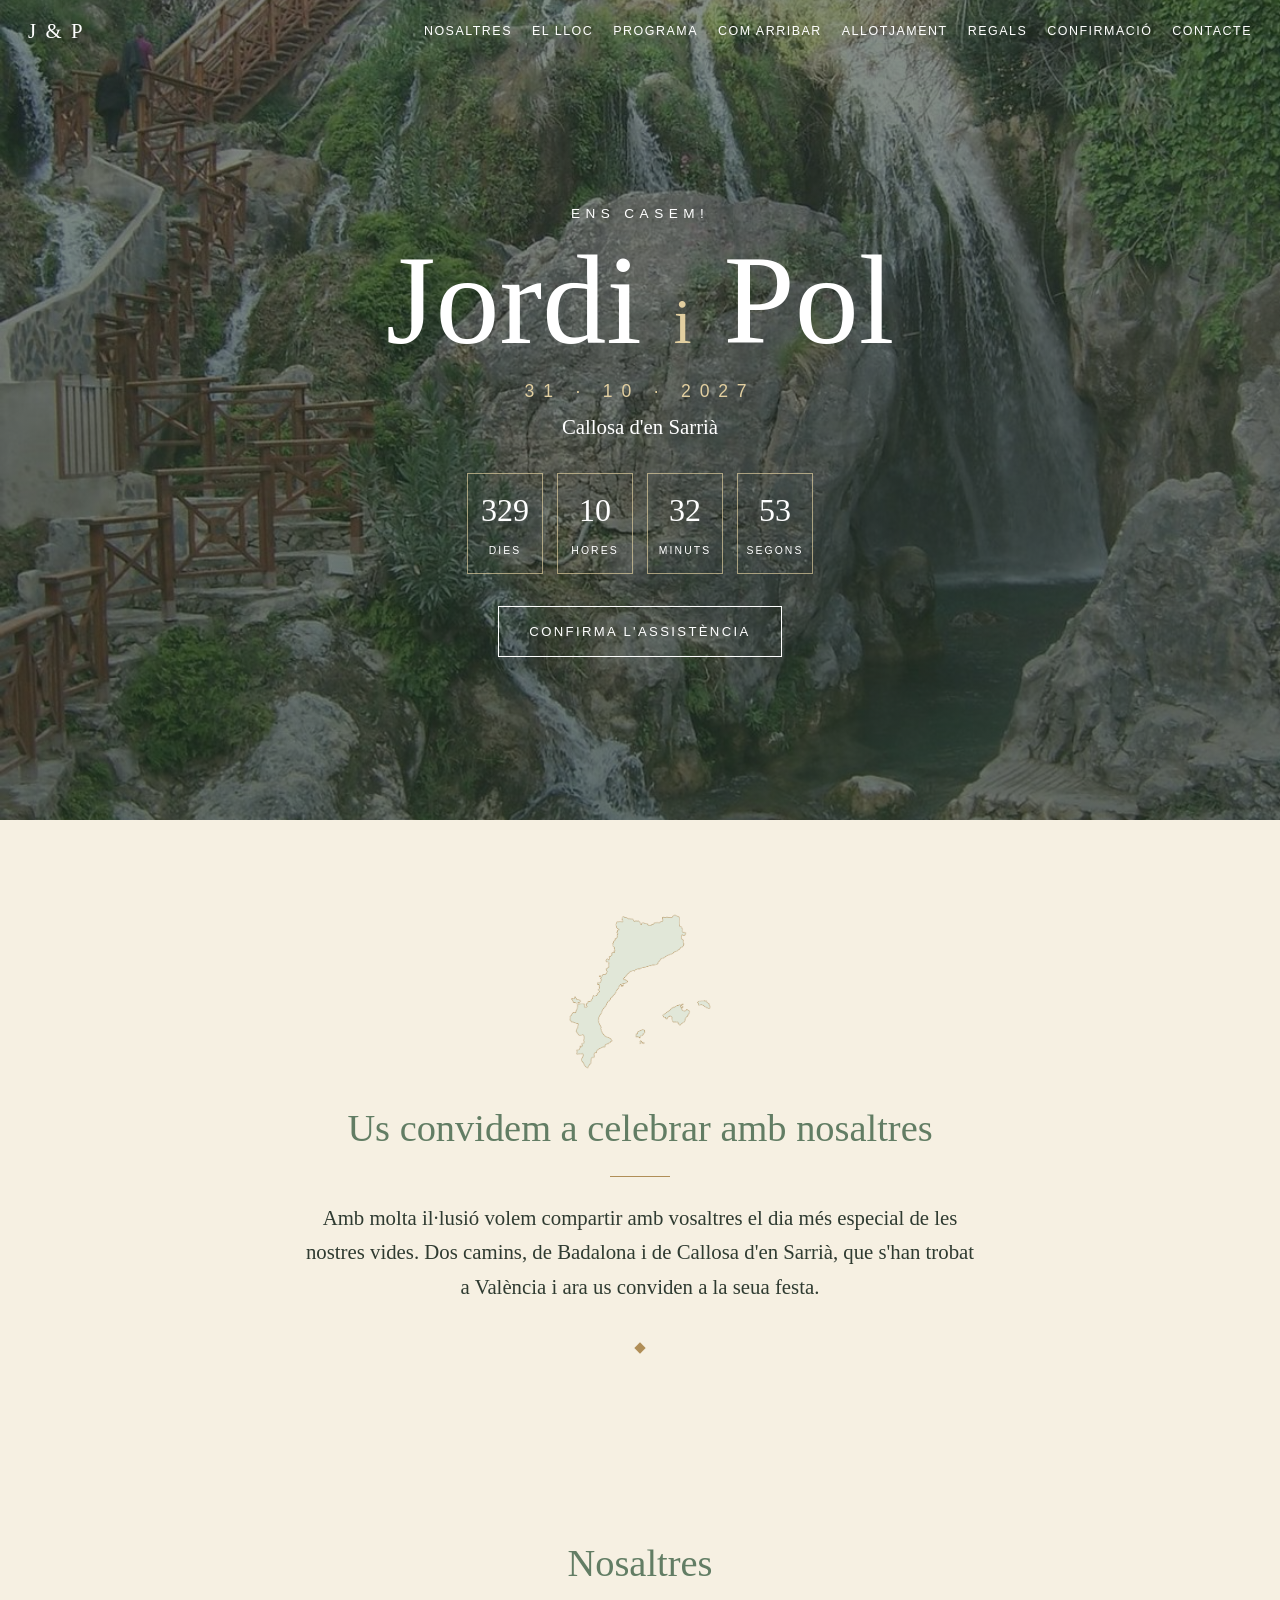
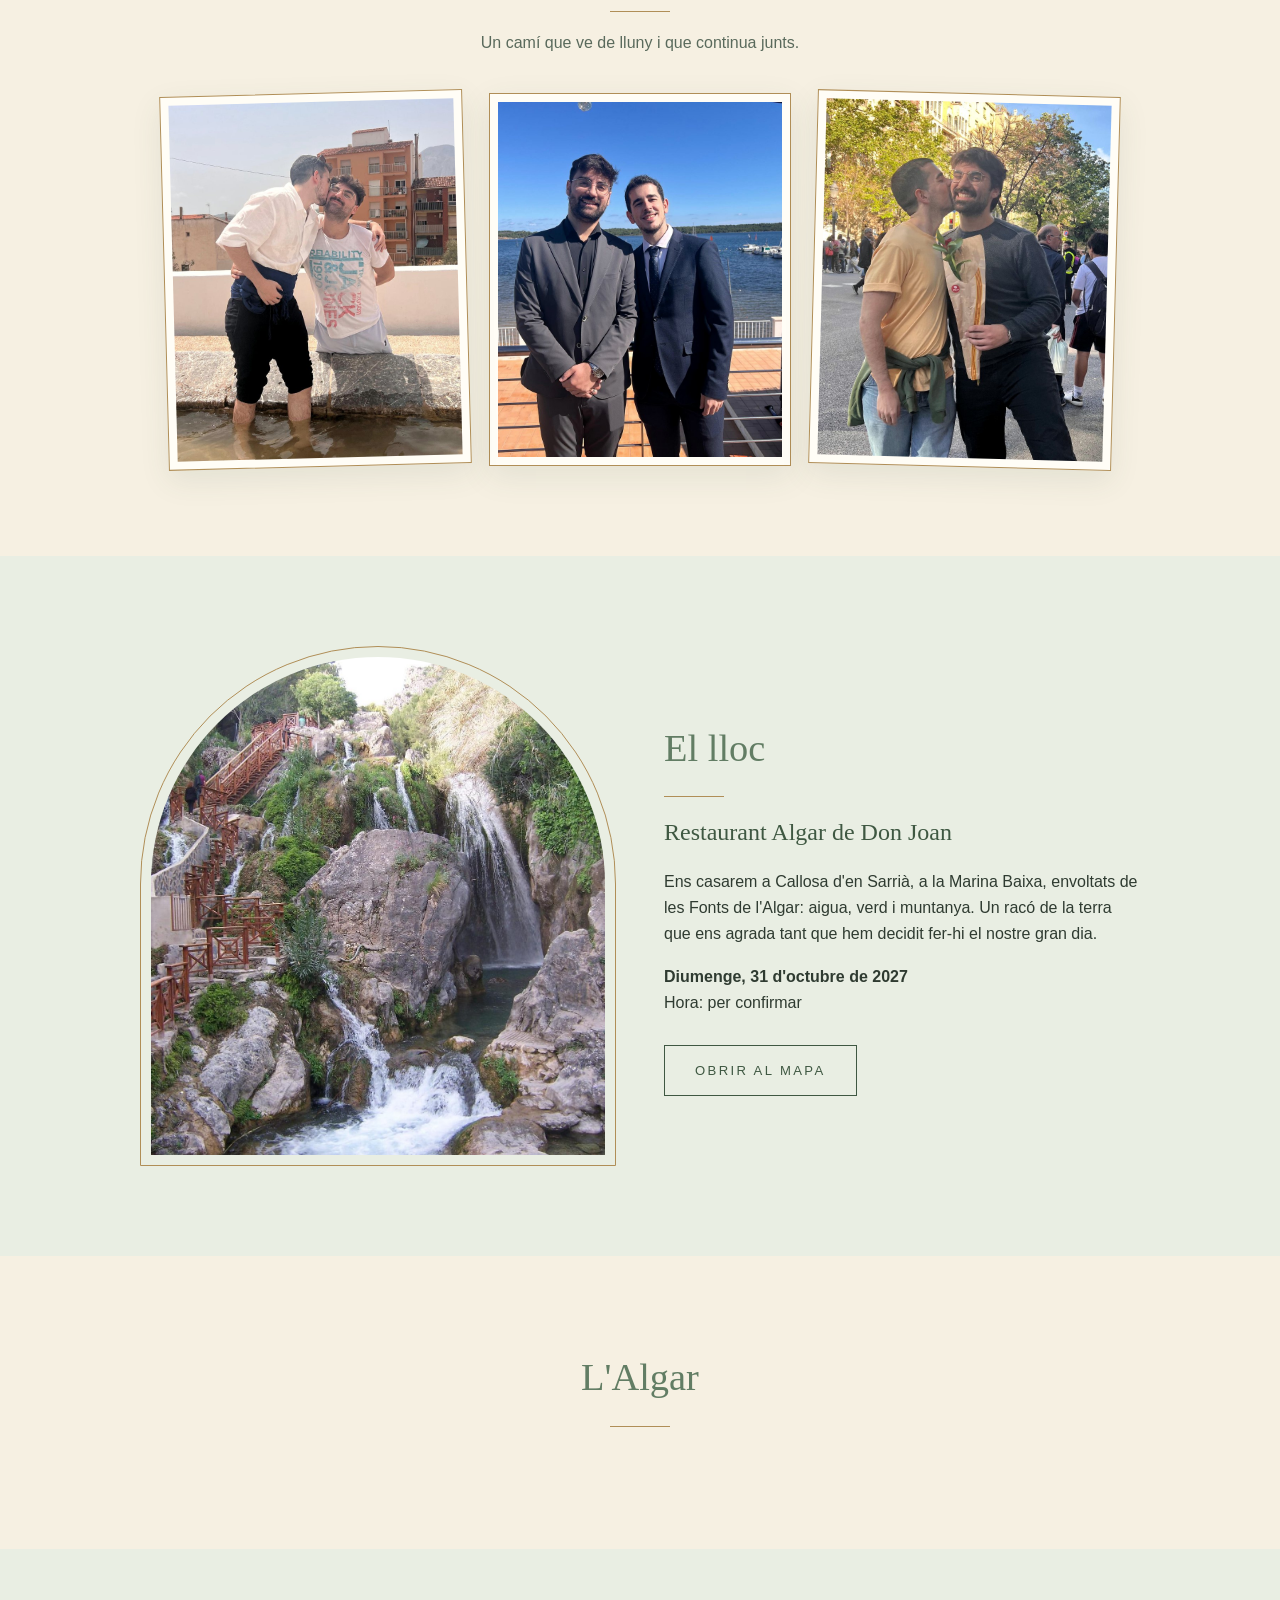
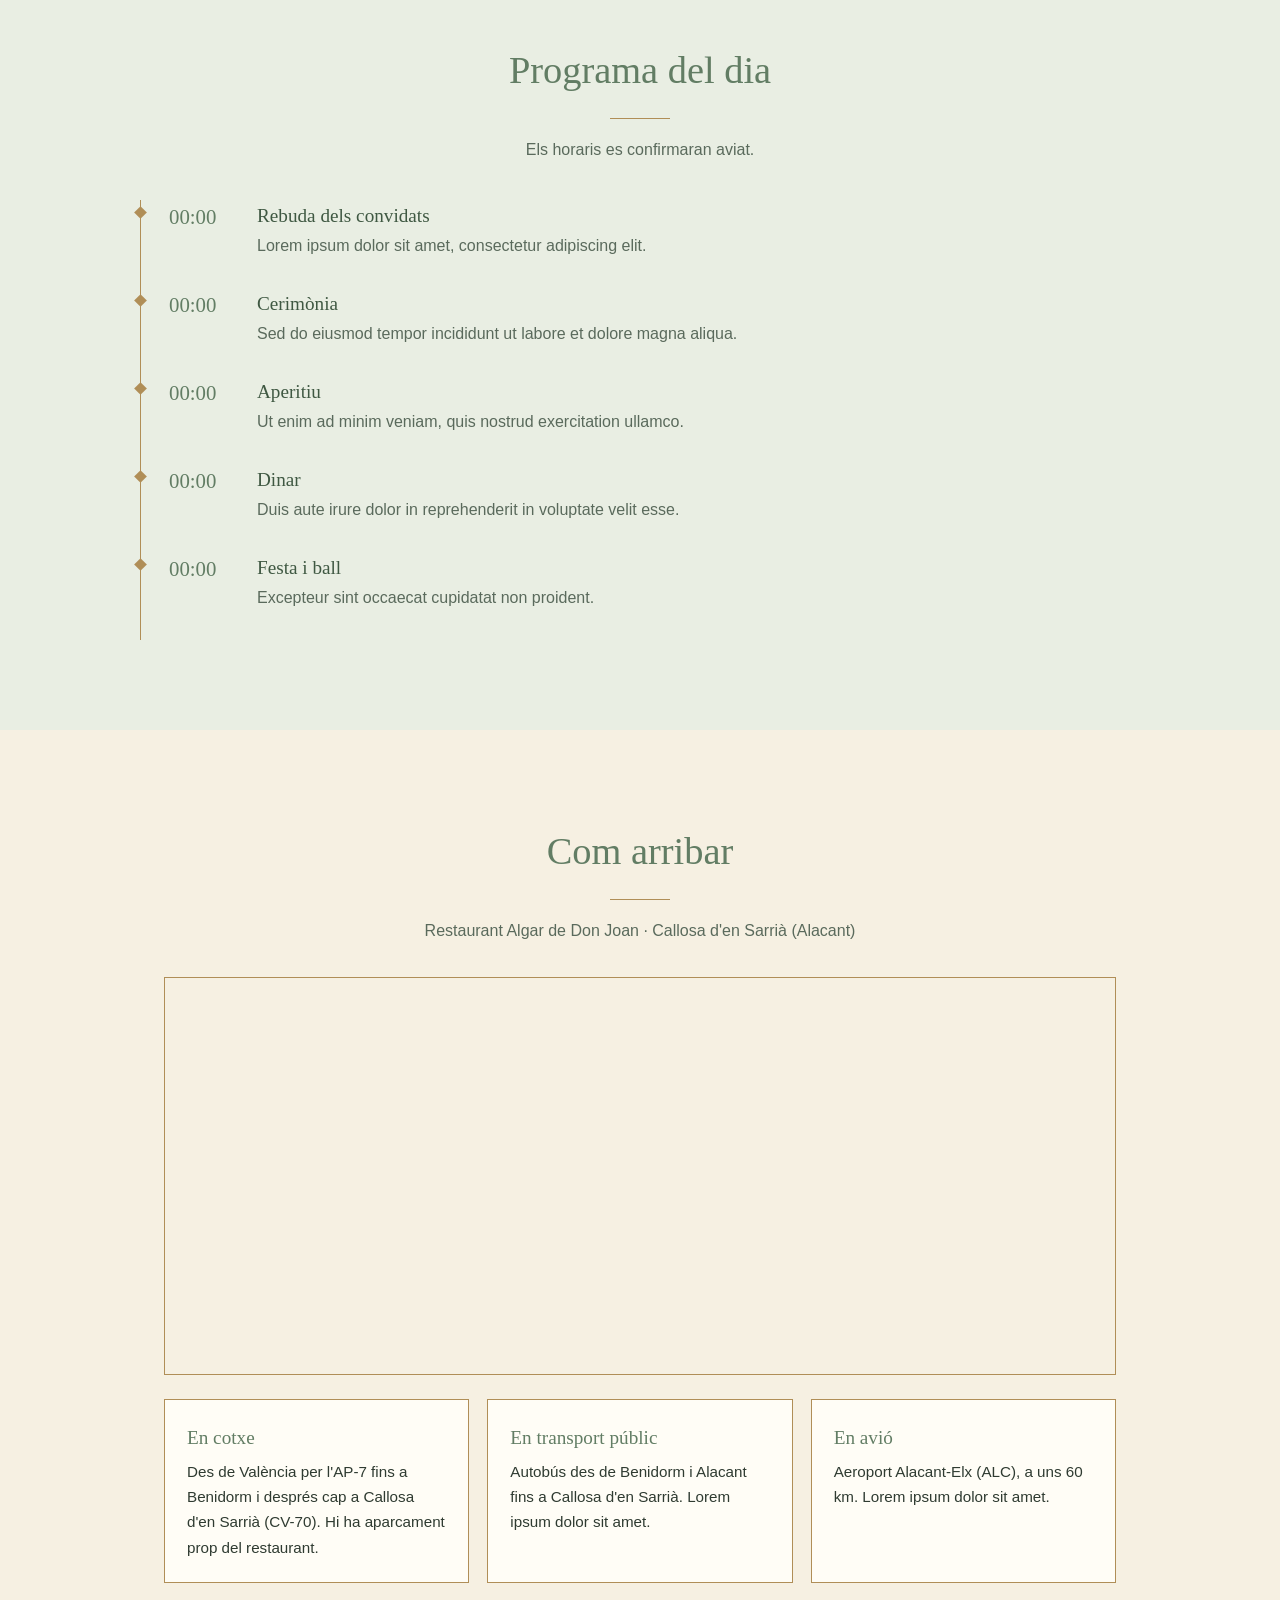
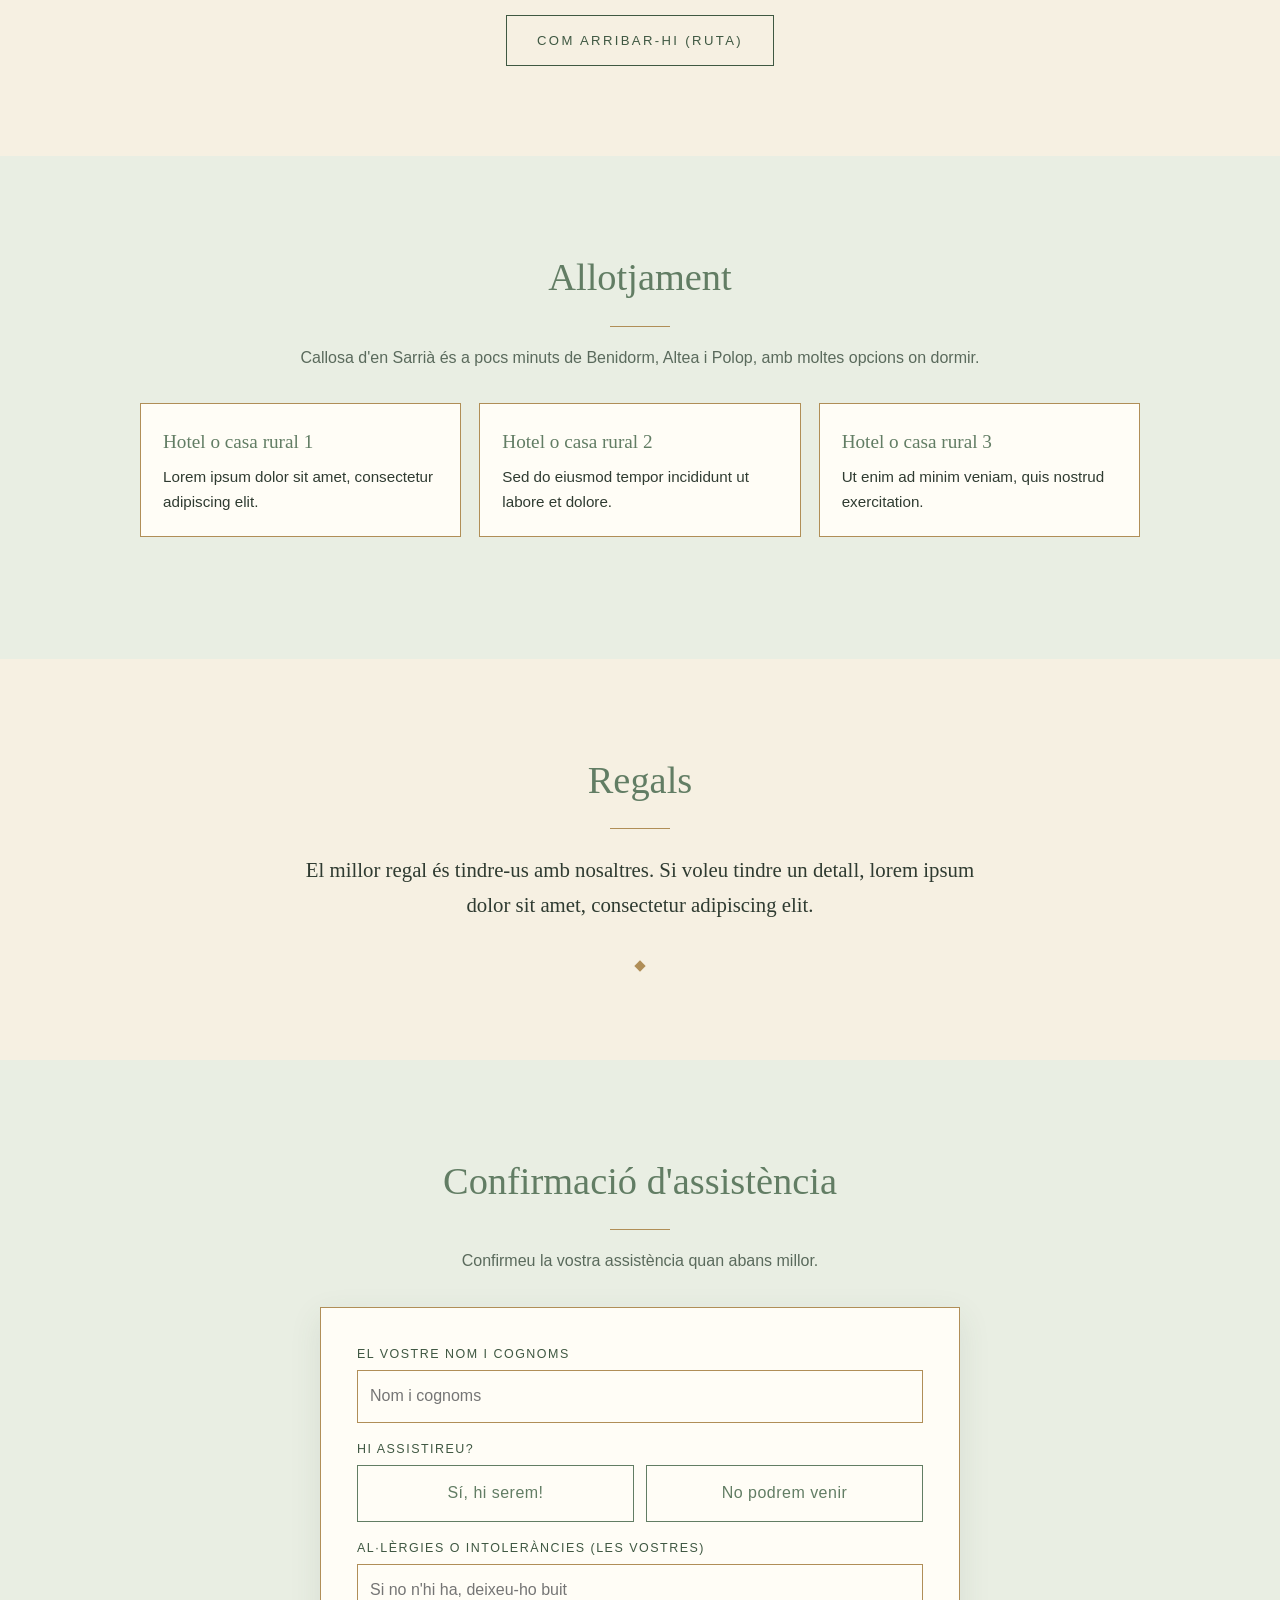
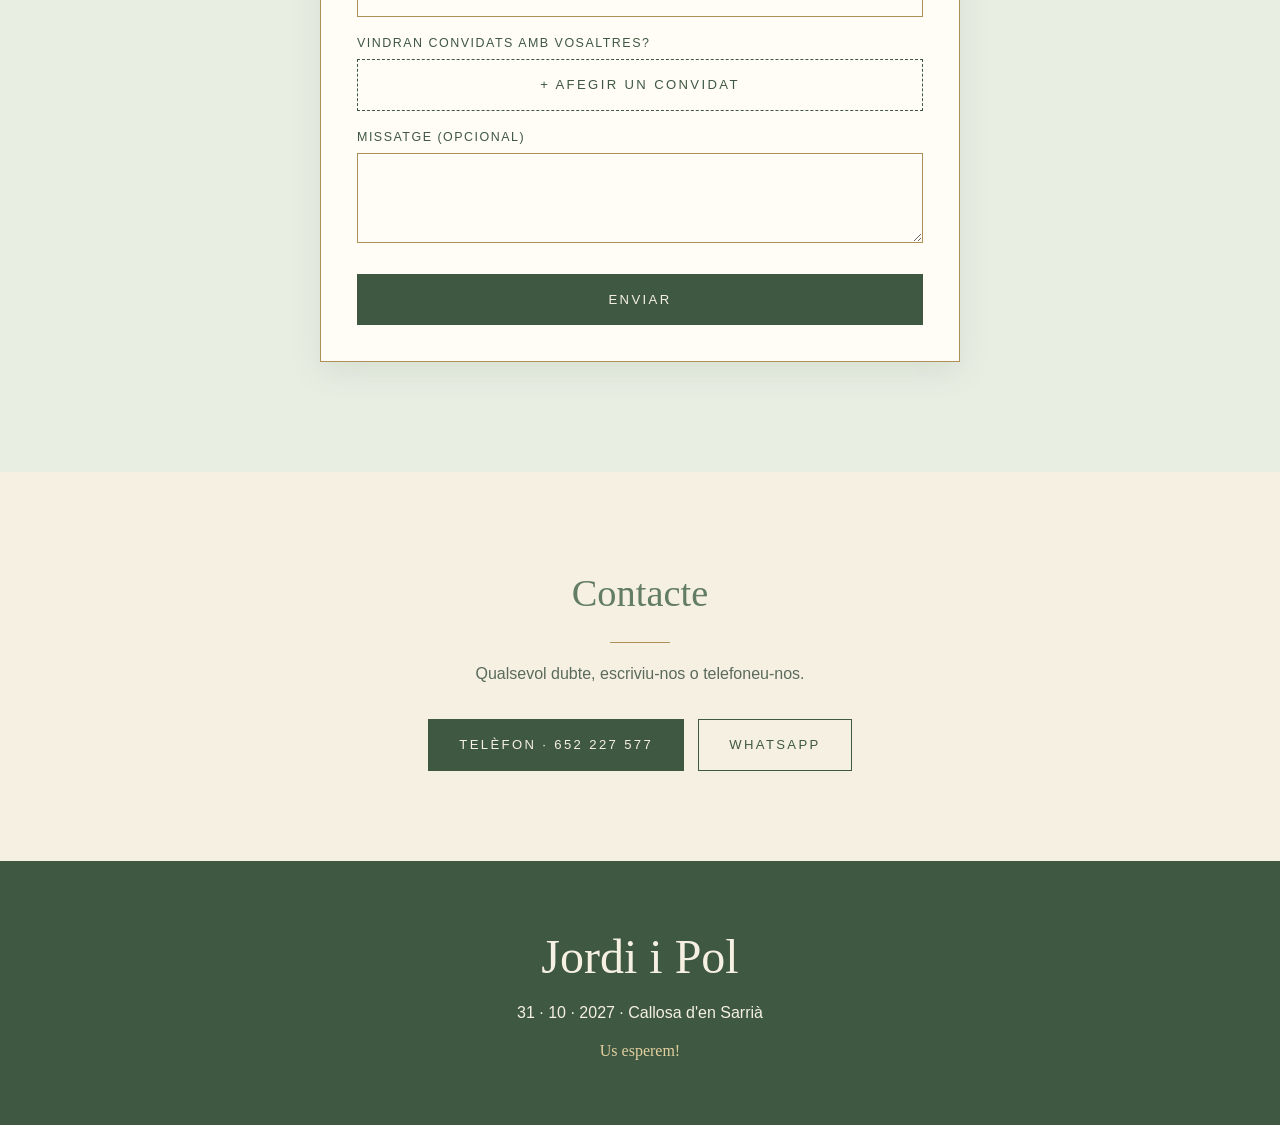
==== index.html @ e99ebb6a "Secció Nosaltres amb fotos" ====
<!doctype html>
<html lang="ca">
<head>
<meta charset="utf-8">
<meta name="viewport" content="width=device-width,initial-scale=1">
<title>Jordi i Pol · 31 d'octubre de 2027</title>
<meta name="description" content="Ens casem! 31 d'octubre de 2027 · Restaurant Algar de Don Joan, Callosa d'en Sarrià">
<meta name="robots" content="noindex">
<link rel="stylesheet" href="site.css?v=4">
</head>
<body>

<nav id="nav">
  <a href="#inici" class="brand">J &amp; P</a>
  <div class="links">
    <a href="#nosaltres">Nosaltres</a>
    <a href="#lloc">El lloc</a>
    <a href="#programa">Programa</a>
    <a href="#arribar">Com arribar</a>
    <a href="#allotjament">Allotjament</a>
    <a href="#regals">Regals</a>
    <a href="#confirmacio">Confirmació</a>
    <a href="#contacte">Contacte</a>
  </div>
</nav>

<header id="inici" class="hero">
  <div class="hero-inner">
    <p class="kicker">Ens casem!</p>
    <h1>Jordi <span>i</span> Pol</h1>
    <p class="when">31 · 10 · 2027</p>
    <p class="where">Callosa d'en Sarrià</p>
    <div id="count" class="count" aria-live="off">
      <div><b id="cd">–</b><span>dies</span></div>
      <div><b id="ch">–</b><span>hores</span></div>
      <div><b id="cm">–</b><span>minuts</span></div>
      <div><b id="cs">–</b><span>segons</span></div>
    </div>
    <a class="btn" href="#confirmacio">Confirma l'assistència</a>
  </div>
</header>

<section class="sec intro">
  <img class="mapa" src="paisos_catalans.png" alt="">
  <h2>Us convidem a celebrar amb nosaltres</h2>
  <p class="lead">Amb molta il·lusió volem compartir amb vosaltres el dia més especial de les nostres vides. Dos camins, de Badalona i de Callosa d'en Sarrià, que s'han trobat a València i ara us conviden a la seua festa.</p>
  <div class="orn"></div>
</section>

<section id="nosaltres" class="sec">
  <h2>Nosaltres</h2>
  <p class="soft">Un camí que ve de lluny i que continua junts.</p>
  <div class="us-grid">
    <figure><img src="img/nosaltres-1.jpg" alt="Jordi i Pol" loading="lazy"></figure>
    <figure><img src="img/nosaltres-2.jpg" alt="Jordi i Pol" loading="lazy"></figure>
    <figure><img src="img/nosaltres-3.jpg" alt="Jordi i Pol" loading="lazy"></figure>
  </div>
</section>

<section id="lloc" class="sec alt">
  <div class="split">
    <div class="photo"><img src="img/fonts.jpg" alt="Les Fonts de l'Algar"></div>
    <div class="txt">
      <h2>El lloc</h2>
      <h3>Restaurant Algar de Don Joan</h3>
      <p>Ens casarem a Callosa d'en Sarrià, a la Marina Baixa, envoltats de les Fonts de l'Algar: aigua, verd i muntanya. Un racó de la terra que ens agrada tant que hem decidit fer-hi el nostre gran dia.</p>
      <p><b>Diumenge, 31 d'octubre de 2027</b><br>Hora: per confirmar</p>
      <a class="btn ghost" href="https://www.google.com/maps/search/?api=1&query=Restaurante+Algar+de+Don+Joan+Callosa+d%27en+Sarria" target="_blank" rel="noopener">Obrir al mapa</a>
    </div>
  </div>
</section>

<section id="galeria" class="sec">
  <h2>L'Algar</h2>
  <div class="gallery">
    <figure><img src="img/algar-1.jpg" alt="Restaurant Algar de Don Joan" onerror="this.parentNode.remove()"></figure>
    <figure><img src="img/algar-2.jpg" alt="Restaurant Algar de Don Joan" onerror="this.parentNode.remove()"></figure>
    <figure><img src="img/algar-3.jpg" alt="Restaurant Algar de Don Joan" onerror="this.parentNode.remove()"></figure>
    <figure><img src="img/algar-4.jpg" alt="Restaurant Algar de Don Joan" onerror="this.parentNode.remove()"></figure>
  </div>
</section>

<section id="programa" class="sec alt">
  <h2>Programa del dia</h2>
  <p class="soft">Els horaris es confirmaran aviat.</p>
  <ol class="timeline">
    <li><time>00:00</time><div><h4>Rebuda dels convidats</h4><p>Lorem ipsum dolor sit amet, consectetur adipiscing elit.</p></div></li>
    <li><time>00:00</time><div><h4>Cerimònia</h4><p>Sed do eiusmod tempor incididunt ut labore et dolore magna aliqua.</p></div></li>
    <li><time>00:00</time><div><h4>Aperitiu</h4><p>Ut enim ad minim veniam, quis nostrud exercitation ullamco.</p></div></li>
    <li><time>00:00</time><div><h4>Dinar</h4><p>Duis aute irure dolor in reprehenderit in voluptate velit esse.</p></div></li>
    <li><time>00:00</time><div><h4>Festa i ball</h4><p>Excepteur sint occaecat cupidatat non proident.</p></div></li>
  </ol>
</section>

<section id="arribar" class="sec">
  <h2>Com arribar</h2>
  <p class="soft">Restaurant Algar de Don Joan · Callosa d'en Sarrià (Alacant)</p>
  <div class="mapwrap">
    <iframe title="Mapa" loading="lazy" referrerpolicy="no-referrer-when-downgrade"
      src="https://www.google.com/maps?q=Restaurante+Algar+de+Don+Joan+Callosa+d%27en+Sarria&hl=ca&z=14&output=embed"></iframe>
  </div>
  <div class="cards">
    <div class="card"><h4>En cotxe</h4><p>Des de València per l'AP-7 fins a Benidorm i després cap a Callosa d'en Sarrià (CV-70). Hi ha aparcament prop del restaurant.</p></div>
    <div class="card"><h4>En transport públic</h4><p>Autobús des de Benidorm i Alacant fins a Callosa d'en Sarrià. Lorem ipsum dolor sit amet.</p></div>
    <div class="card"><h4>En avió</h4><p>Aeroport Alacant-Elx (ALC), a uns 60 km. Lorem ipsum dolor sit amet.</p></div>
  </div>
  <a class="btn ghost" href="https://www.google.com/maps/dir/?api=1&destination=Restaurante+Algar+de+Don+Joan+Callosa+d%27en+Sarria" target="_blank" rel="noopener">Com arribar-hi (ruta)</a>
</section>

<section id="allotjament" class="sec alt">
  <h2>Allotjament</h2>
  <p class="soft">Callosa d'en Sarrià és a pocs minuts de Benidorm, Altea i Polop, amb moltes opcions on dormir.</p>
  <div class="cards">
    <div class="card"><h4>Hotel o casa rural 1</h4><p>Lorem ipsum dolor sit amet, consectetur adipiscing elit.</p></div>
    <div class="card"><h4>Hotel o casa rural 2</h4><p>Sed do eiusmod tempor incididunt ut labore et dolore.</p></div>
    <div class="card"><h4>Hotel o casa rural 3</h4><p>Ut enim ad minim veniam, quis nostrud exercitation.</p></div>
  </div>
</section>

<section id="regals" class="sec">
  <h2>Regals</h2>
  <p class="lead">El millor regal és tindre-us amb nosaltres. Si voleu tindre un detall, lorem ipsum dolor sit amet, consectetur adipiscing elit.</p>
  <div class="orn"></div>
</section>

<section id="confirmacio" class="sec alt">
  <h2>Confirmació d'assistència</h2>
  <p class="soft">Confirmeu la vostra assistència quan abans millor.</p>
  <form id="f" class="rsvp card-form">
    <div>
      <label for="nom">El vostre nom i cognoms</label>
      <input type="text" id="nom" name="nom" required maxlength="120" autocomplete="name" placeholder="Nom i cognoms">
    </div>
    <div>
      <label>Hi assistireu?</label>
      <div class="choice">
        <div><input type="radio" name="assistencia" id="si" value="Sí" required><label for="si">Sí, hi serem!</label></div>
        <div><input type="radio" name="assistencia" id="no" value="No"><label for="no">No podrem venir</label></div>
      </div>
    </div>
    <div id="extra">
      <div>
        <label for="alergies">Al·lèrgies o intoleràncies (les vostres)</label>
        <input type="text" id="alergies" maxlength="60" placeholder="Si no n'hi ha, deixeu-ho buit">
      </div>
      <div style="margin-top:16px">
        <label>Vindran convidats amb vosaltres?</label>
        <div id="guests"></div>
        <button type="button" id="add" class="btn ghost small">+ Afegir un convidat</button>
      </div>
    </div>
    <div>
      <label for="missatge">Missatge (opcional)</label>
      <textarea id="missatge" name="missatge" maxlength="500"></textarea>
    </div>
    <input type="text" name="web" tabindex="-1" autocomplete="off" class="hidden">
    <button type="submit" id="btn" class="btn">Enviar</button>
  </form>
  <div id="res" class="msg"></div>
</section>

<section id="contacte" class="sec">
  <h2>Contacte</h2>
  <p class="soft">Qualsevol dubte, escriviu-nos o telefoneu-nos.</p>
  <div class="contact">
    <a class="btn" href="tel:+34652227577">Telèfon · 652 227 577</a>
    <a class="btn ghost" href="https://wa.me/34652227577" target="_blank" rel="noopener">WhatsApp</a>
  </div>
</section>

<footer>
  <p class="script">Jordi i Pol</p>
  <p>31 · 10 · 2027 · Callosa d'en Sarrià</p>
  <p class="us">Us esperem!</p>
</footer>

<script src="config.js"></script>
<script>
const target = new Date('2027-10-31T12:00:00+01:00').getTime();
const pad = n => String(n).padStart(2, '0');
function tick() {
  let d = Math.max(0, target - Date.now()) / 1000;
  cd.textContent = Math.floor(d / 86400);
  ch.textContent = pad(Math.floor(d % 86400 / 3600));
  cm.textContent = pad(Math.floor(d % 3600 / 60));
  cs.textContent = pad(Math.floor(d % 60));
}
tick(); setInterval(tick, 1000);

addEventListener('scroll', () => nav.classList.toggle('solid', scrollY > 60), { passive: true });

const f = document.getElementById('f'), res = document.getElementById('res'), btn = document.getElementById('btn'), extra = document.getElementById('extra');
const guests = document.getElementById('guests'), add = document.getElementById('add'), MAX = 9;
function renum() { [...guests.children].forEach((g, i) => g.querySelector('.gt').textContent = 'Convidat ' + (i + 2)); }
function addGuest() {
  if (guests.children.length >= MAX) return;
  const g = document.createElement('div'); g.className = 'guest';
  g.innerHTML = '<div class="gh"><span class="gt"></span><button type="button" class="rm">Eliminar</button></div>' +
    '<div class="gf"><div><label>Nom i cognoms</label><input type="text" class="gn" maxlength="50"></div>' +
    '<div><label>Al·lèrgies o intoleràncies</label><input type="text" class="ga" maxlength="60" placeholder="Opcional"></div></div>';
  g.querySelector('.rm').onclick = () => { g.remove(); renum(); add.classList.remove('hidden'); };
  guests.appendChild(g); renum();
  add.classList.toggle('hidden', guests.children.length >= MAX);
}
add.onclick = addGuest;
f.addEventListener('change', () => extra.classList.toggle('hidden', f.assistencia.value === 'No'));
const hasSurname = n => n.trim().split(/\s+/).filter(Boolean).length >= 2;
function fail(msg, el) { res.className = 'msg err'; res.textContent = msg; if (el) el.focus(); res.scrollIntoView({ block: 'center', behavior: 'smooth' }); }
f.addEventListener('submit', async e => {
  e.preventDefault();
  res.className = 'msg'; res.textContent = '';
  if (!window.SCRIPT_URL) return fail('El formulari encara no està configurat.');
  const nom = f.nom.value.trim();
  if (!hasSurname(nom)) return fail('Escriviu el vostre nom i, almenys, un cognom.', f.nom);
  const d = { nom, assistencia: f.assistencia.value, missatge: f.missatge.value, web: f.web.value, convidats: [] };
  if (d.assistencia === 'Sí') {
    d.convidats.push({ nom, alergies: f.alergies.value.trim() });
    for (const g of guests.children) {
      const gn = g.querySelector('.gn'), ga = g.querySelector('.ga').value.trim();
      if (!gn.value.trim()) { if (ga) return fail('Falta el nom d\'un convidat.', gn); continue; }
      if (!hasSurname(gn.value)) return fail('Cada convidat necessita nom i, almenys, un cognom.', gn);
      d.convidats.push({ nom: gn.value.trim(), alergies: ga });
    }
  } else d.convidats.push({ nom, alergies: '' });
  btn.disabled = true; btn.textContent = 'Enviant…';
  try {
    await fetch(window.SCRIPT_URL, { method: 'POST', mode: 'no-cors', headers: { 'Content-Type': 'text/plain' }, body: JSON.stringify(d) });
    f.classList.add('hidden');
    res.textContent = d.assistencia === 'Sí'
      ? 'Gràcies! Hem rebut la vostra confirmació. Us esperem el 31 d\'octubre!'
      : 'Gràcies per avisar-nos. Us trobarem a faltar!';
  } catch (err) {
    res.className = 'msg err'; res.textContent = 'No s\'ha pogut enviar. Torneu-ho a provar o escriviu-nos al 652 227 577.';
    btn.disabled = false; btn.textContent = 'Enviar';
  }
});
</script>
</body>
</html>
---- site.css ----
:root{--green:#627d64;--dgreen:#3f5842;--gold:#b08e57;--cream:#f6f0e2;--sage:#e9eee3;--ink:#2f3b31}
*{box-sizing:border-box}
html{scroll-behavior:smooth;scroll-padding-top:64px}
body{margin:0;background:var(--cream);color:var(--ink);font-family:"Avenir Next",Avenir,"Helvetica Neue",Arial,sans-serif;line-height:1.65}
img{max-width:100%;display:block}
h1,h2,h3,h4{font-family:Didot,"Playfair Display",Georgia,serif;font-weight:400;margin:0}
.script,h1{font-family:"Snell Roundhand","Brush Script MT",cursive}

nav{position:fixed;top:0;left:0;right:0;z-index:10;display:flex;justify-content:space-between;align-items:center;padding:14px 28px;color:#fff;transition:.3s}
nav.solid{background:var(--cream);color:var(--dgreen);box-shadow:0 1px 0 #b08e5755}
nav a{color:inherit;text-decoration:none}
.brand{font-family:Didot,Georgia,serif;font-size:1.3rem;letter-spacing:.1em}
.links{display:flex;gap:20px;font-size:.78rem;letter-spacing:.12em;text-transform:uppercase}
.links a:hover{color:var(--gold)}
@media(max-width:860px){.links{display:none}}

.hero{min-height:min(100vh,820px);display:flex;align-items:center;justify-content:center;text-align:center;color:#fff;
  background:linear-gradient(rgba(35,52,38,.55),rgba(35,52,38,.65)),url(img/fonts.jpg) center/cover;padding:100px 24px 60px}
.kicker{letter-spacing:.4em;text-transform:uppercase;font-size:.85rem;margin:0 0 8px}
.hero h1{font-size:clamp(4rem,12vw,8rem);line-height:1.05;margin:0}
.hero h1 span{font-size:.5em;color:#e2cfa0}
.when{letter-spacing:.5em;font-size:1.1rem;margin:10px 0 0;color:#e2cfa0}
.where{font-family:Didot,Georgia,serif;font-size:1.3rem;margin:4px 0 28px}
.count{display:flex;gap:14px;justify-content:center;margin-bottom:32px;flex-wrap:wrap}
.count div{border:1px solid #e2cfa0aa;min-width:76px;padding:10px 8px}
.count b{display:block;font-family:Didot,Georgia,serif;font-size:2rem;font-weight:400}
.count span{font-size:.65rem;letter-spacing:.2em;text-transform:uppercase}

.btn{display:inline-block;padding:14px 30px;background:var(--dgreen);color:var(--cream);text-decoration:none;border:1px solid var(--dgreen);font:inherit;font-size:.82rem;letter-spacing:.18em;text-transform:uppercase;cursor:pointer;transition:.25s}
.btn:hover{background:var(--gold);border-color:var(--gold)}
.hero .btn{background:transparent;border-color:#fff;color:#fff}
.hero .btn:hover{background:#fff;color:var(--dgreen)}
.btn.ghost{background:transparent;color:var(--dgreen)}
.btn.ghost:hover{background:var(--dgreen);color:var(--cream)}
.btn:disabled{opacity:.6}

.sec{padding:90px 24px;max-width:1000px;margin:0 auto;text-align:center}
.alt{max-width:none;background:var(--sage)}
.sec h2{font-size:2.4rem;color:var(--green);margin-bottom:12px}
.sec h2::after{content:"";display:block;width:60px;height:1px;background:var(--gold);margin:16px auto 0}
.soft{color:#5a6a5c;margin:18px 0 32px}
.lead{font-family:Didot,Georgia,serif;font-size:1.3rem;max-width:680px;margin:24px auto 0}
.intro .mapa{width:150px;margin:0 auto 24px;opacity:.9}
.orn{width:8px;height:8px;background:var(--gold);transform:rotate(45deg);margin:40px auto 0}

.split{display:grid;grid-template-columns:1fr 1fr;gap:48px;align-items:center;text-align:left}
.photo img{width:100%;height:520px;object-fit:cover;border-radius:260px 260px 0 0;border:1px solid var(--gold);padding:10px}
.txt h2{text-align:left}.txt h2::after{margin-left:0}
.txt h3{color:var(--dgreen);font-size:1.5rem;margin:16px 0}
.txt .btn{margin-top:12px}
@media(max-width:760px){.split{grid-template-columns:1fr}.photo img{height:380px}}

.gallery{display:grid;grid-template-columns:repeat(auto-fit,minmax(220px,1fr));gap:14px;margin-top:32px}
.gallery:empty{display:none}
.gallery img{width:100%;height:260px;object-fit:cover}

.timeline{list-style:none;padding:0;margin:36px auto 0;max-width:640px;text-align:left;border-left:1px solid var(--gold)}
.timeline li{display:flex;gap:24px;padding:0 0 28px 28px;position:relative}
.timeline li::before{content:"";position:absolute;left:-5px;top:8px;width:9px;height:9px;background:var(--gold);transform:rotate(45deg)}
.timeline time{font-family:Didot,Georgia,serif;font-size:1.3rem;color:var(--green);min-width:64px}
.timeline h4{font-size:1.2rem;color:var(--dgreen)}
.timeline p{margin:2px 0 0;color:#5a6a5c}

.mapwrap{border:1px solid var(--gold);padding:8px;margin-bottom:24px}
.mapwrap iframe{width:100%;height:380px;border:0;display:block;filter:saturate(.8)}
.cards{display:grid;grid-template-columns:repeat(auto-fit,minmax(240px,1fr));gap:18px;margin:0 0 32px;text-align:left}
.card{border:1px solid var(--gold);padding:22px;background:#fffdf6}
.card h4{color:var(--green);font-size:1.2rem;margin-bottom:6px}
.card p{margin:0;font-size:.95rem}

.rsvp{display:grid;gap:16px;text-align:left;max-width:560px;margin:0 auto}
label{font-size:.78rem;letter-spacing:.12em;text-transform:uppercase;color:var(--dgreen);display:block;margin-bottom:6px}
input[type=text],input[type=number],textarea{width:100%;padding:12px;border:1px solid var(--gold);background:#fffdf6;font:inherit;color:var(--ink);border-radius:0}
textarea{min-height:90px;resize:vertical}
.choice{display:grid;grid-template-columns:1fr 1fr;gap:12px}
.choice>div{position:relative}
.choice input{position:absolute;opacity:0}
.choice label{margin:0;padding:14px;border:1px solid var(--green);text-align:center;cursor:pointer;text-transform:none;letter-spacing:.03em;font-size:1rem;color:var(--green)}
.choice input:checked+label{background:var(--green);color:var(--cream)}
.choice input:focus-visible+label{outline:2px solid var(--gold)}
.msg{margin-top:20px;font-family:Didot,Georgia,serif;font-size:1.25rem}
.err{color:#9a3b2e}
.hidden{display:none}

.contact{display:flex;gap:14px;justify-content:center;flex-wrap:wrap}
footer{background:var(--dgreen);color:var(--cream);text-align:center;padding:56px 24px}
footer .script{font-size:3rem;margin:0}
footer p{margin:4px 0}
footer .us{color:#e2cfa0;font-family:Didot,Georgia,serif;margin-top:12px}
.alt>*{margin-left:auto;margin-right:auto;max-width:1000px}
.card-form{background:#fffdf6;border:1px solid var(--gold);padding:36px;box-shadow:0 10px 30px #3f58421a}
.card-form .btn[type=submit]{width:100%;margin-top:6px}
.guest{border:1px solid #b08e5788;background:var(--cream);padding:16px;margin-bottom:12px;position:relative}
.gh{display:flex;justify-content:space-between;align-items:center;margin-bottom:10px}
.gt{font-family:Didot,Georgia,serif;font-size:1.1rem;color:var(--green)}
.gf{display:grid;grid-template-columns:1fr 1fr;gap:12px}
.rm{background:none;border:0;color:#9a3b2e;font:inherit;font-size:.75rem;letter-spacing:.1em;text-transform:uppercase;cursor:pointer;padding:0}
.rm:hover{text-decoration:underline}
#add{width:100%;border-style:dashed}
@media(max-width:600px){.card-form{padding:22px 16px}.gf{grid-template-columns:1fr}}
.alt>.rsvp{max-width:640px}
.us-grid{display:grid;grid-template-columns:repeat(3,1fr);gap:22px;margin-top:36px;align-items:center}
.us-grid figure{margin:0;border:1px solid var(--gold);padding:8px;background:#fffdf6;box-shadow:0 10px 30px #3f58421a}
.us-grid figure:nth-child(1){transform:rotate(-1.5deg)}
.us-grid figure:nth-child(3){transform:rotate(1.5deg)}
.us-grid img{width:100%;aspect-ratio:4/5;object-fit:cover}
@media(max-width:700px){.us-grid{grid-template-columns:1fr;max-width:340px;margin-left:auto;margin-right:auto}.us-grid figure{transform:none!important}}
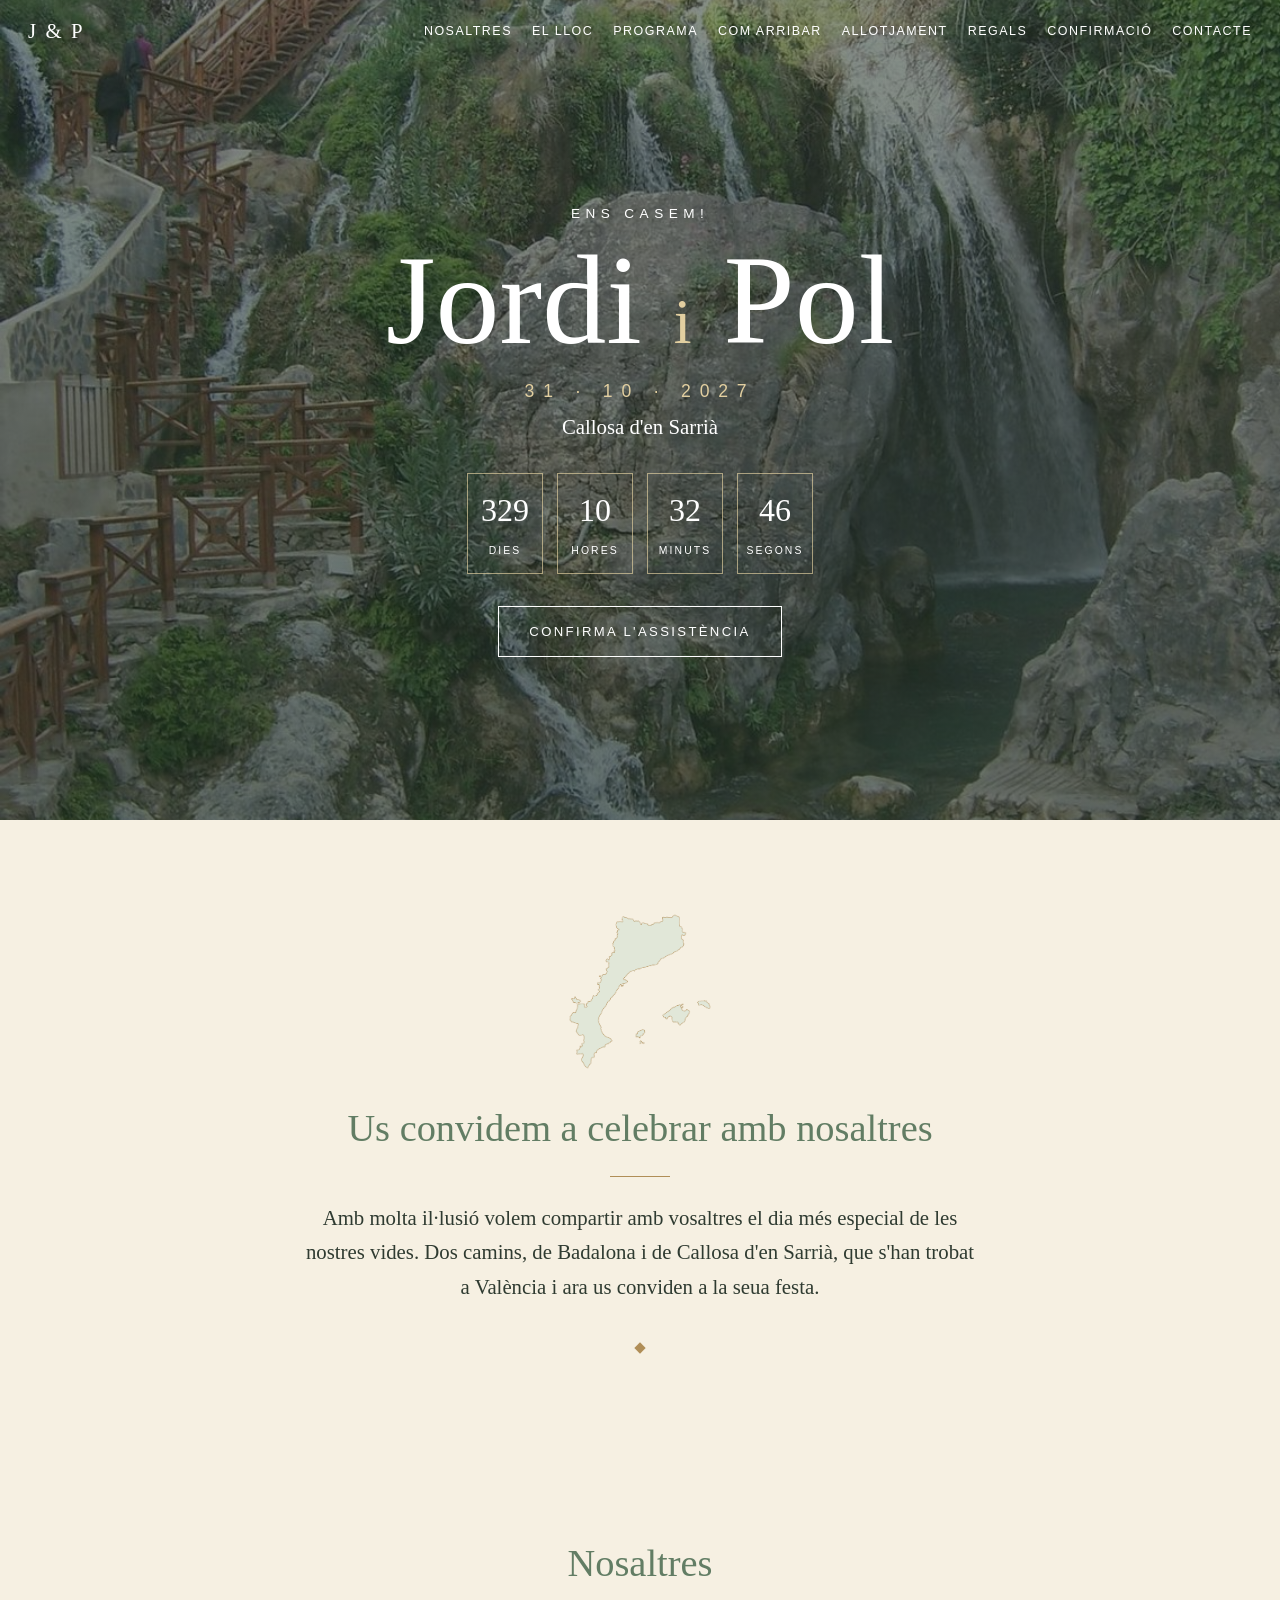
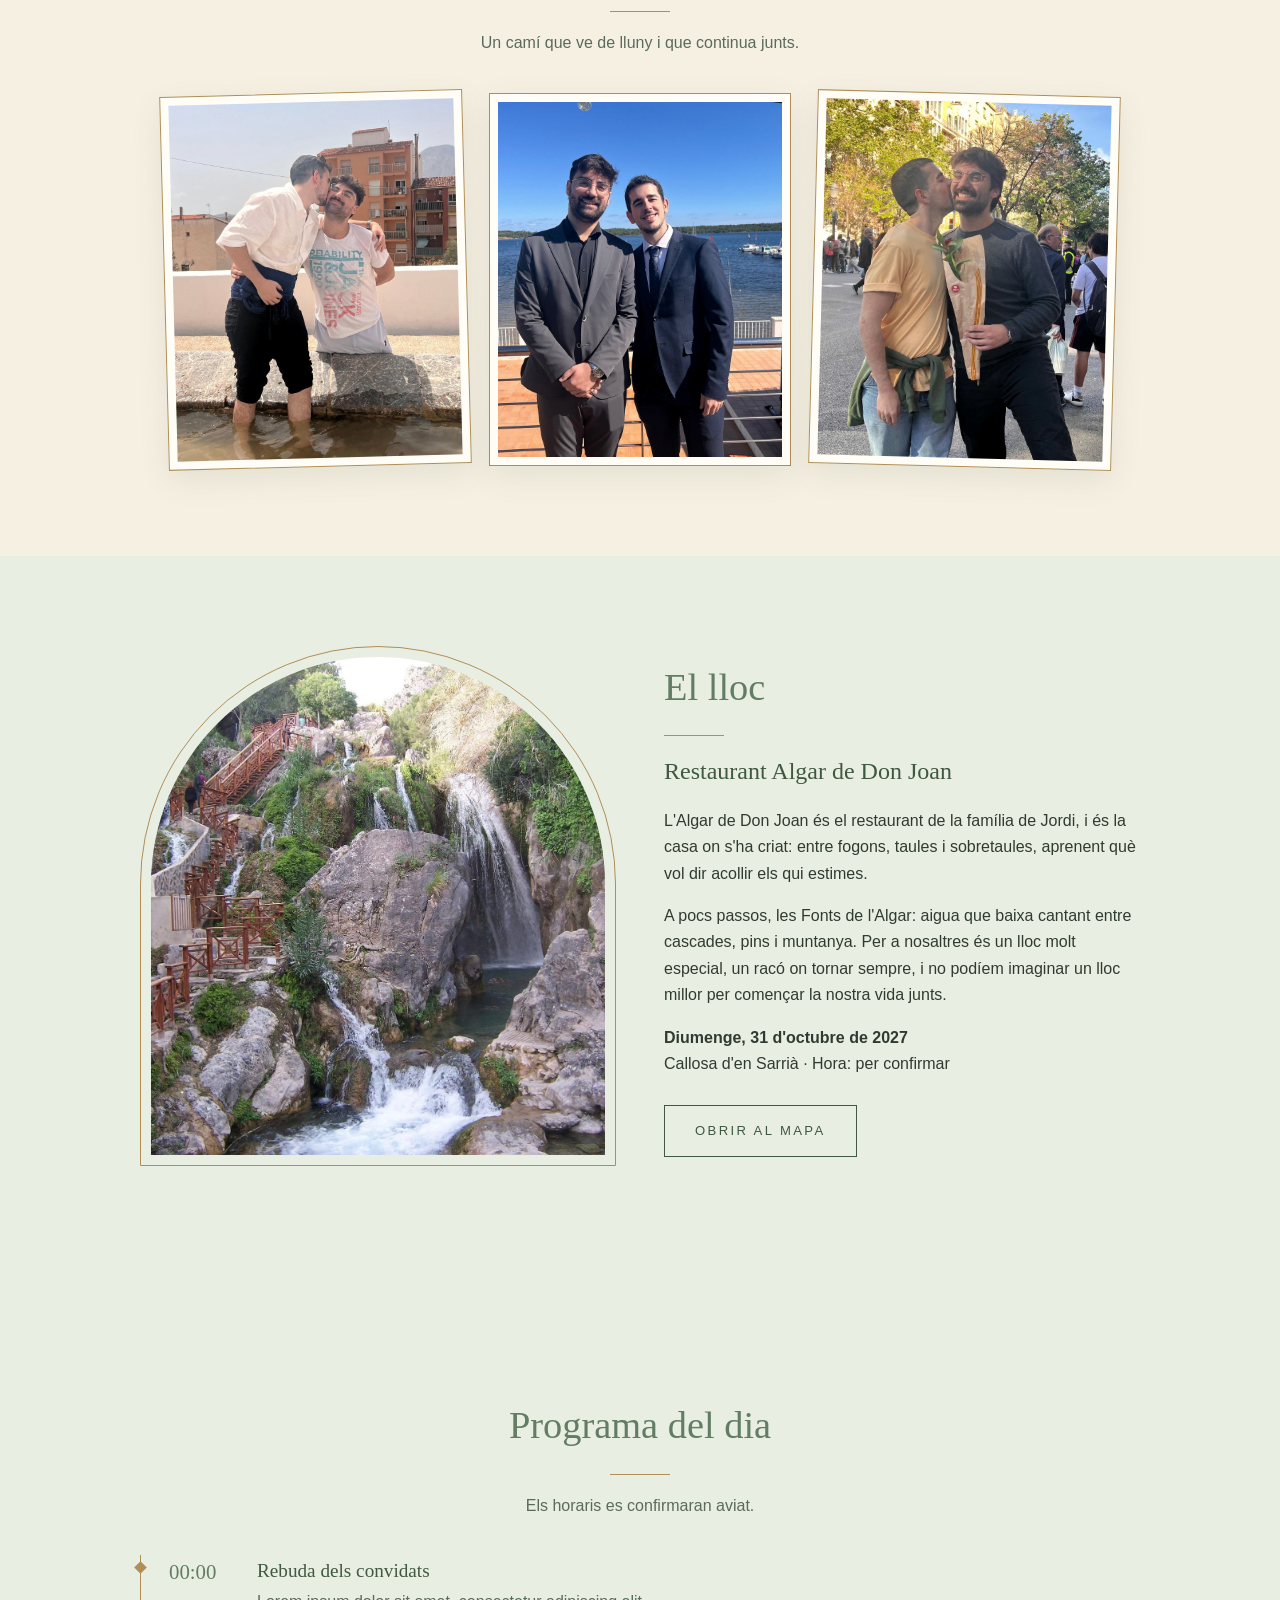
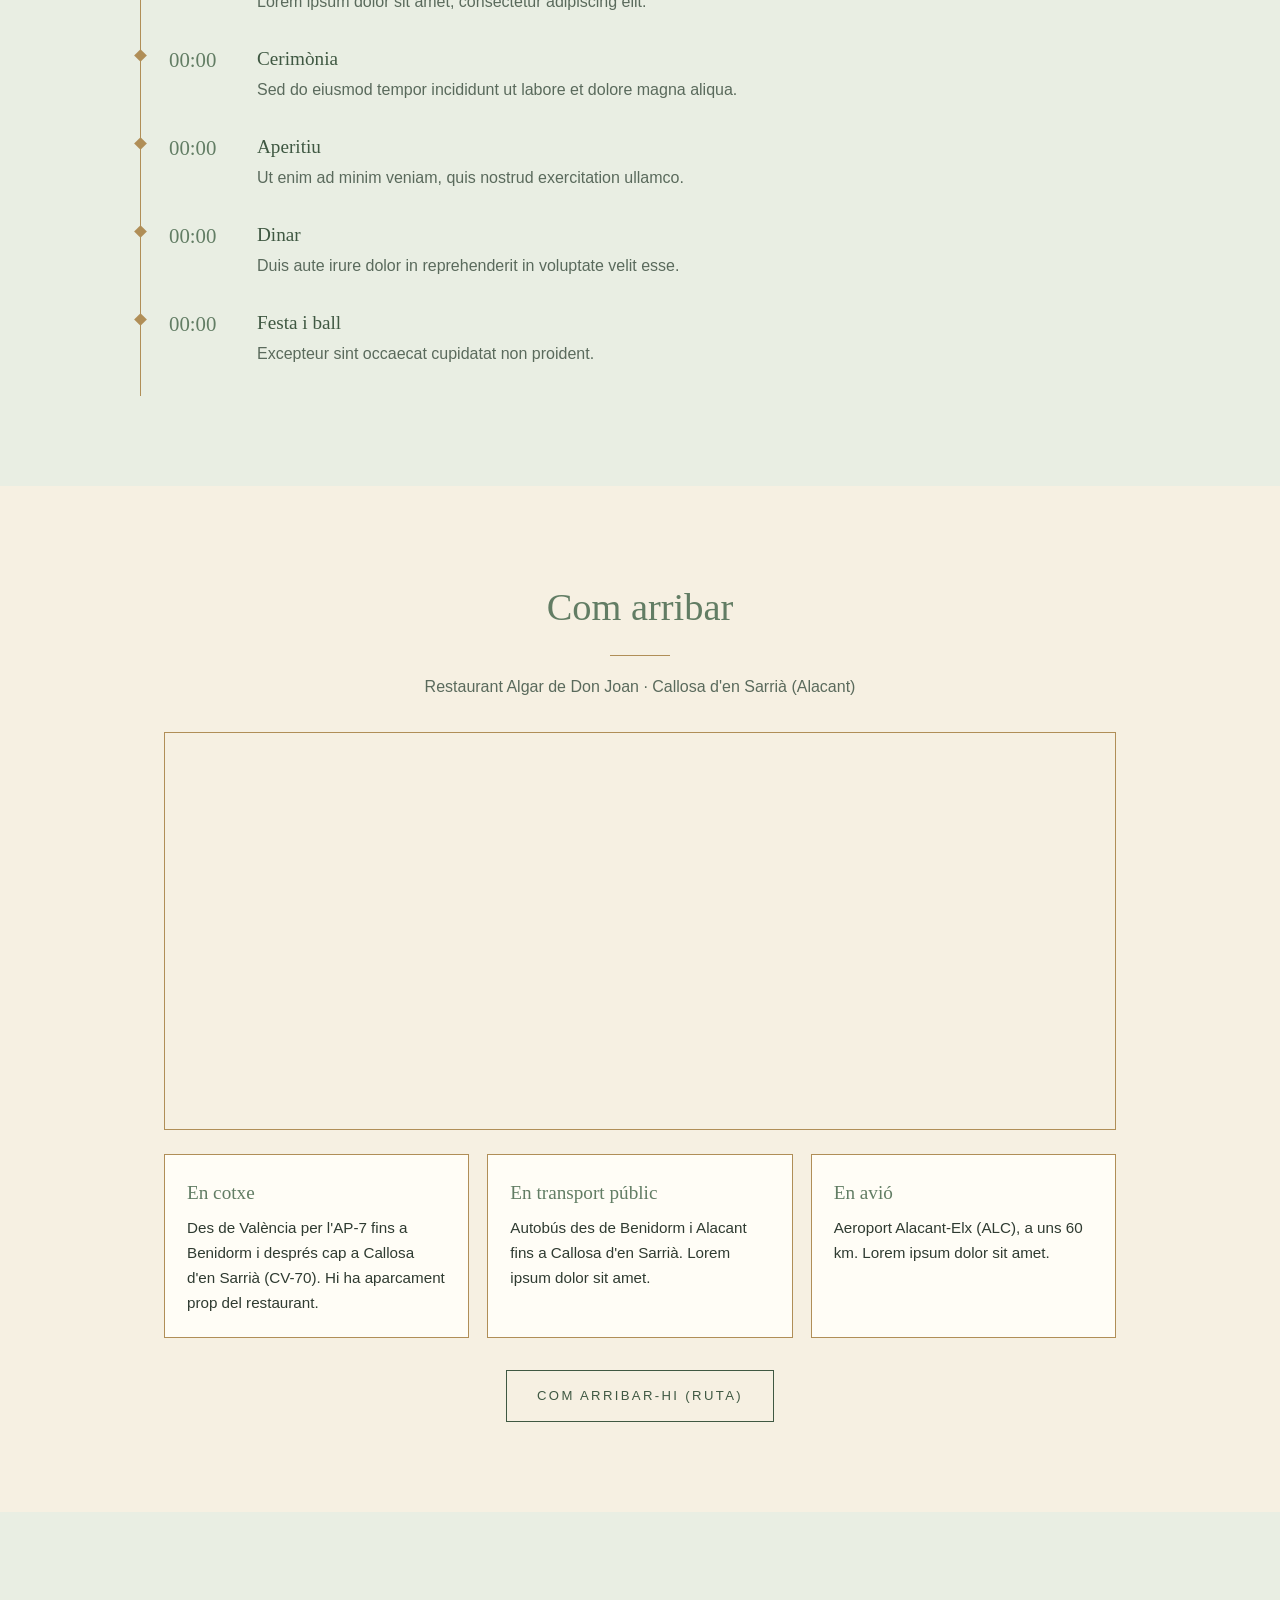
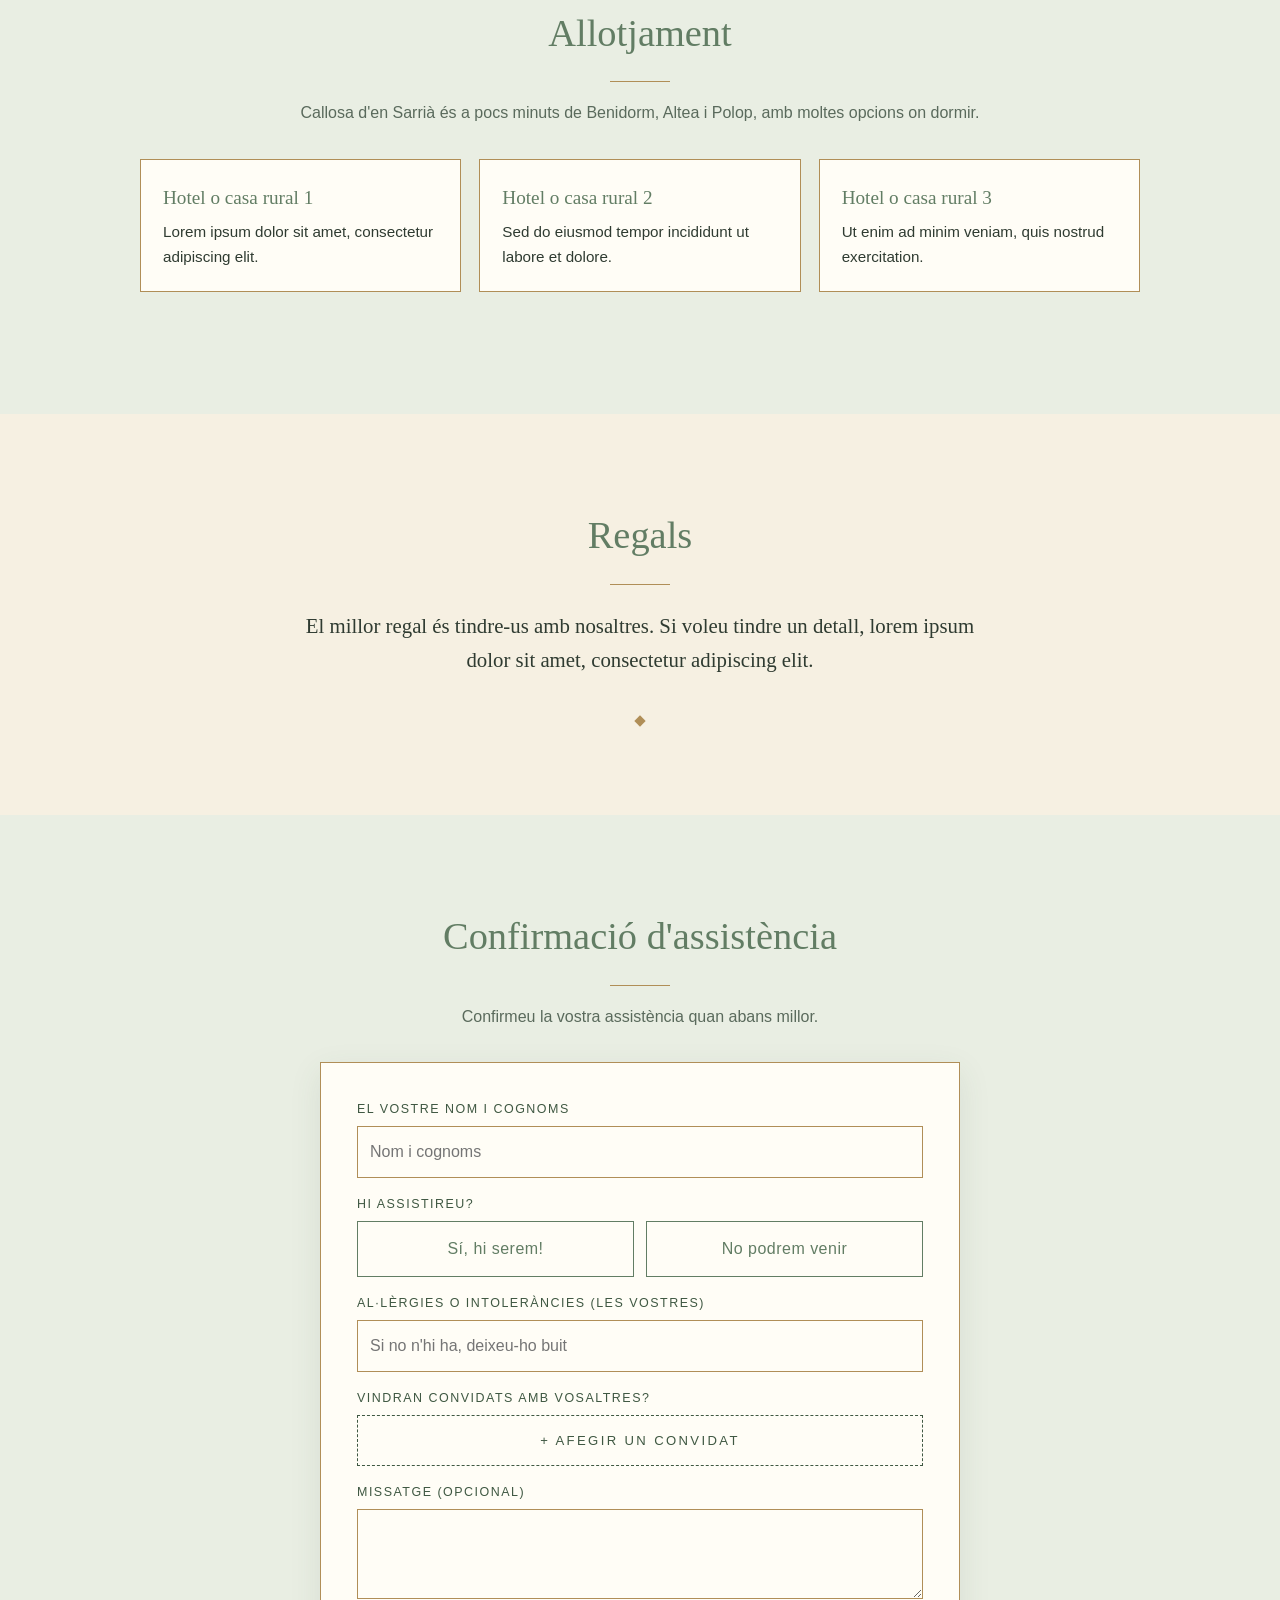
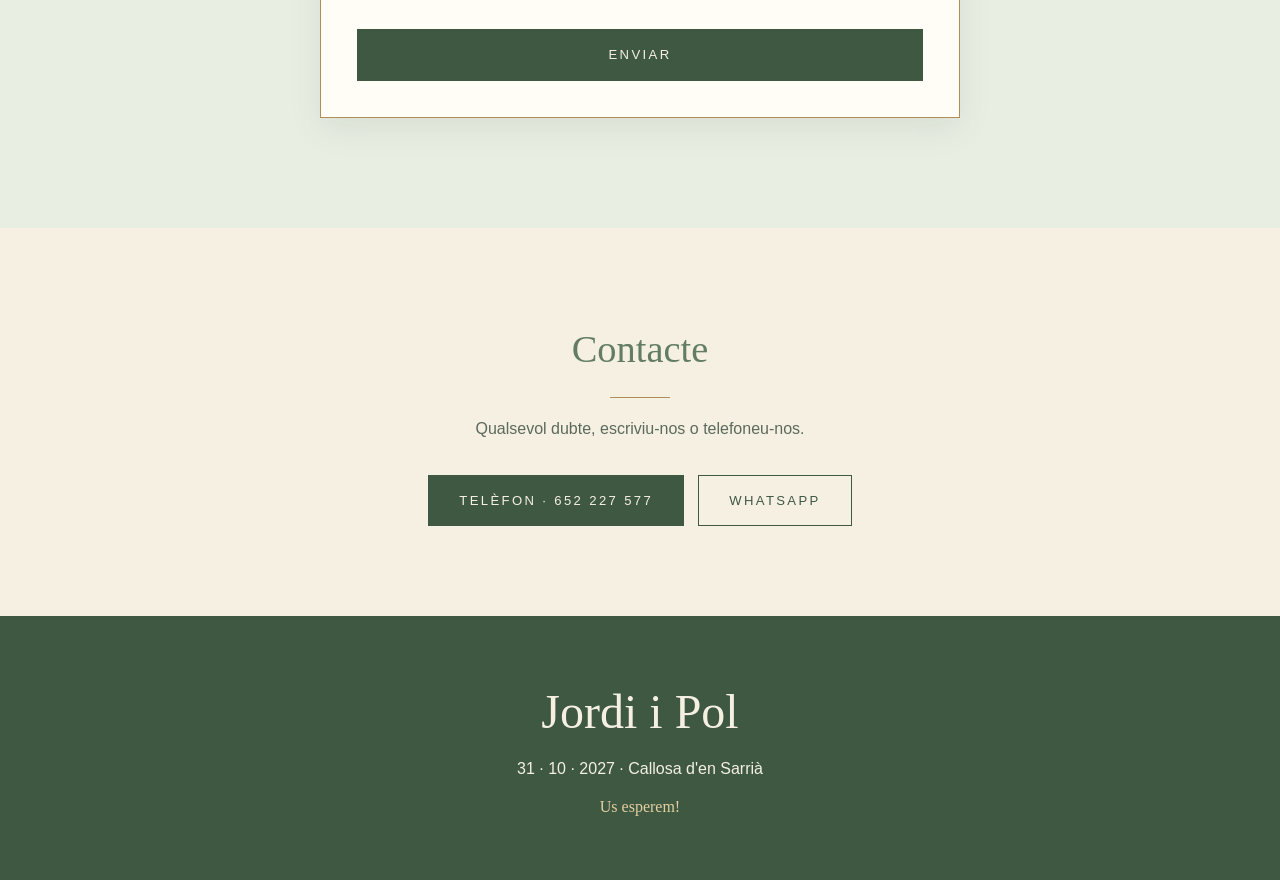
==== commit 85282b48: "Fusiona lloc i Algar" ====
--- a/index.html
+++ b/index.html
@@ -63,16 +63,13 @@
     <div class="txt">
       <h2>El lloc</h2>
       <h3>Restaurant Algar de Don Joan</h3>
-      <p>Ens casarem a Callosa d'en Sarrià, a la Marina Baixa, envoltats de les Fonts de l'Algar: aigua, verd i muntanya. Un racó de la terra que ens agrada tant que hem decidit fer-hi el nostre gran dia.</p>
-      <p><b>Diumenge, 31 d'octubre de 2027</b><br>Hora: per confirmar</p>
+      <p>L'Algar de Don Joan és el restaurant de la família de Jordi, i és la casa on s'ha criat: entre fogons, taules i sobretaules, aprenent què vol dir acollir els qui estimes.</p>
+      <p>A pocs passos, les Fonts de l'Algar: aigua que baixa cantant entre cascades, pins i muntanya. Per a nosaltres és un lloc molt especial, un racó on tornar sempre, i no podíem imaginar un lloc millor per començar la nostra vida junts.</p>
+      <p><b>Diumenge, 31 d'octubre de 2027</b><br>Callosa d'en Sarrià · Hora: per confirmar</p>
       <a class="btn ghost" href="https://www.google.com/maps/search/?api=1&query=Restaurante+Algar+de+Don+Joan+Callosa+d%27en+Sarria" target="_blank" rel="noopener">Obrir al mapa</a>
     </div>
   </div>
-</section>
-
-<section id="galeria" class="sec">
-  <h2>L'Algar</h2>
-  <div class="gallery">
+  <div class="gallery" style="margin-top:48px">
     <figure><img src="img/algar-1.jpg" alt="Restaurant Algar de Don Joan" onerror="this.parentNode.remove()"></figure>
     <figure><img src="img/algar-2.jpg" alt="Restaurant Algar de Don Joan" onerror="this.parentNode.remove()"></figure>
     <figure><img src="img/algar-3.jpg" alt="Restaurant Algar de Don Joan" onerror="this.parentNode.remove()"></figure>
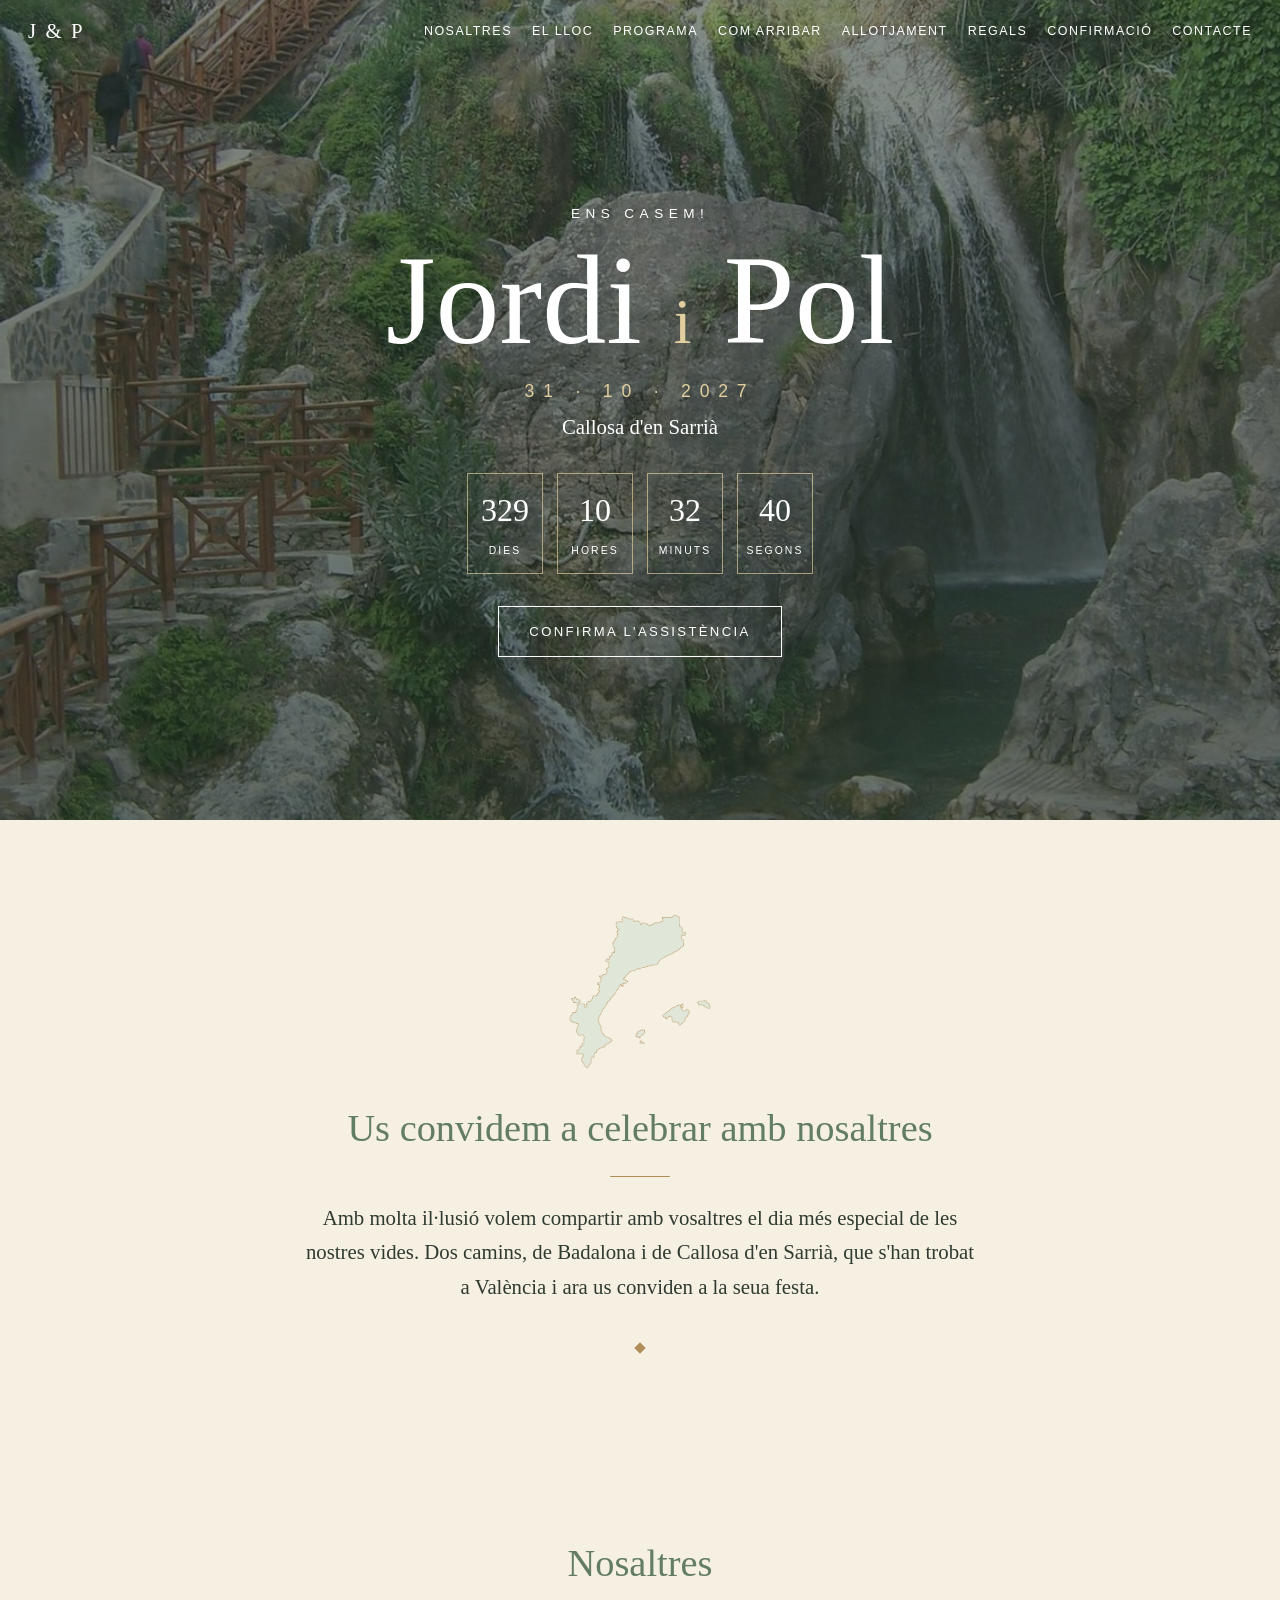
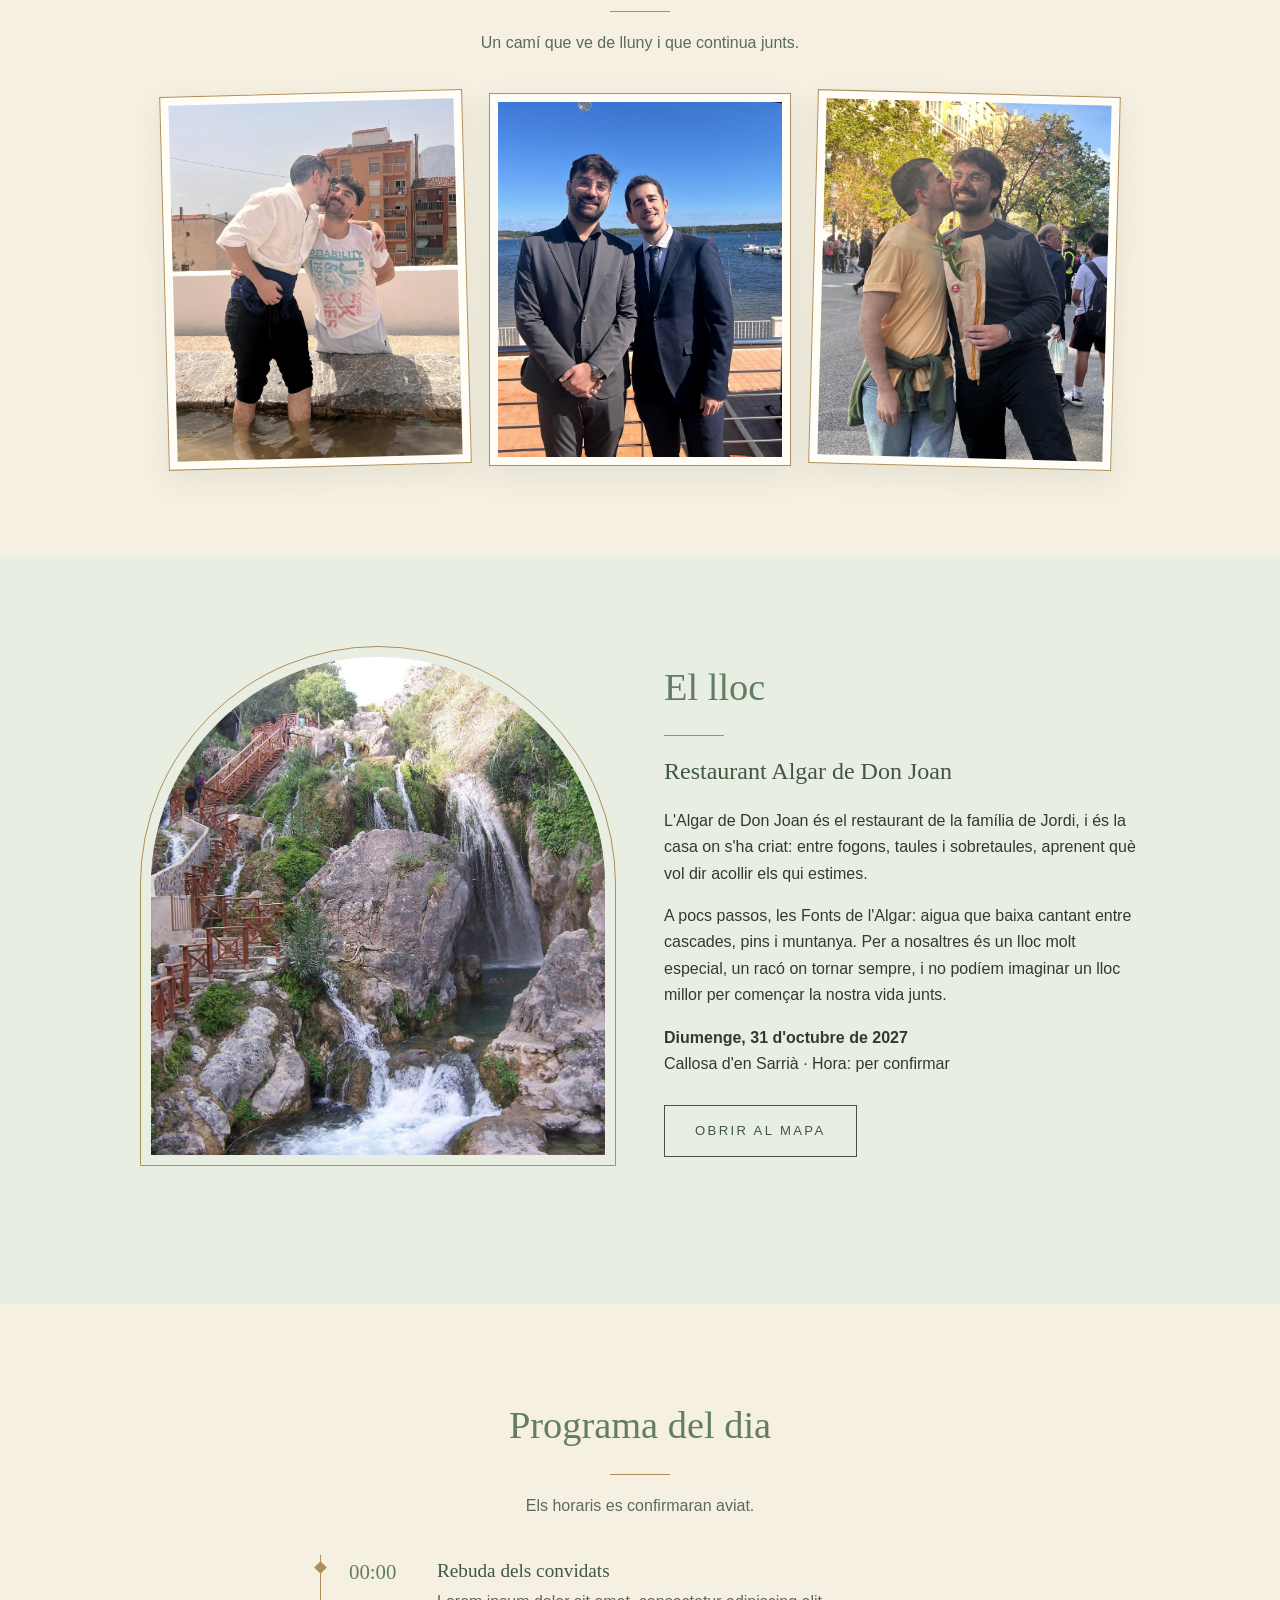
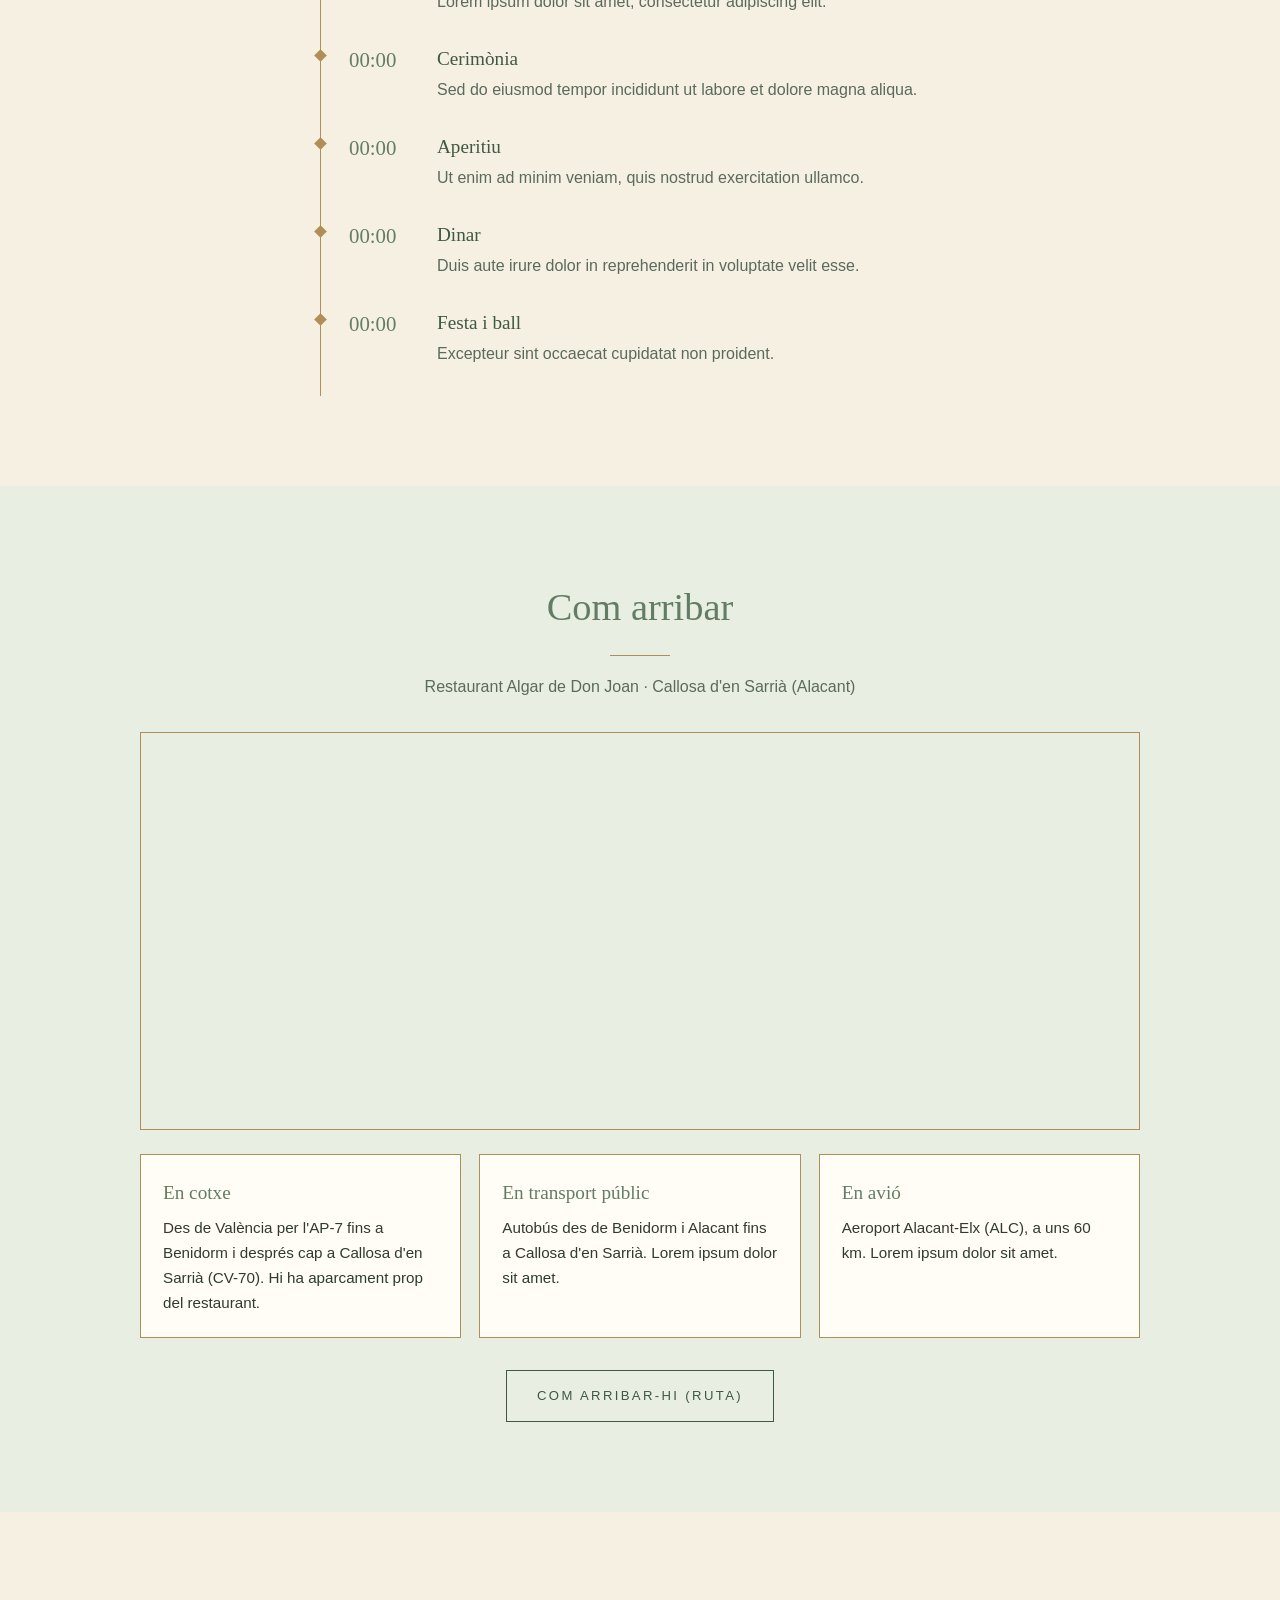
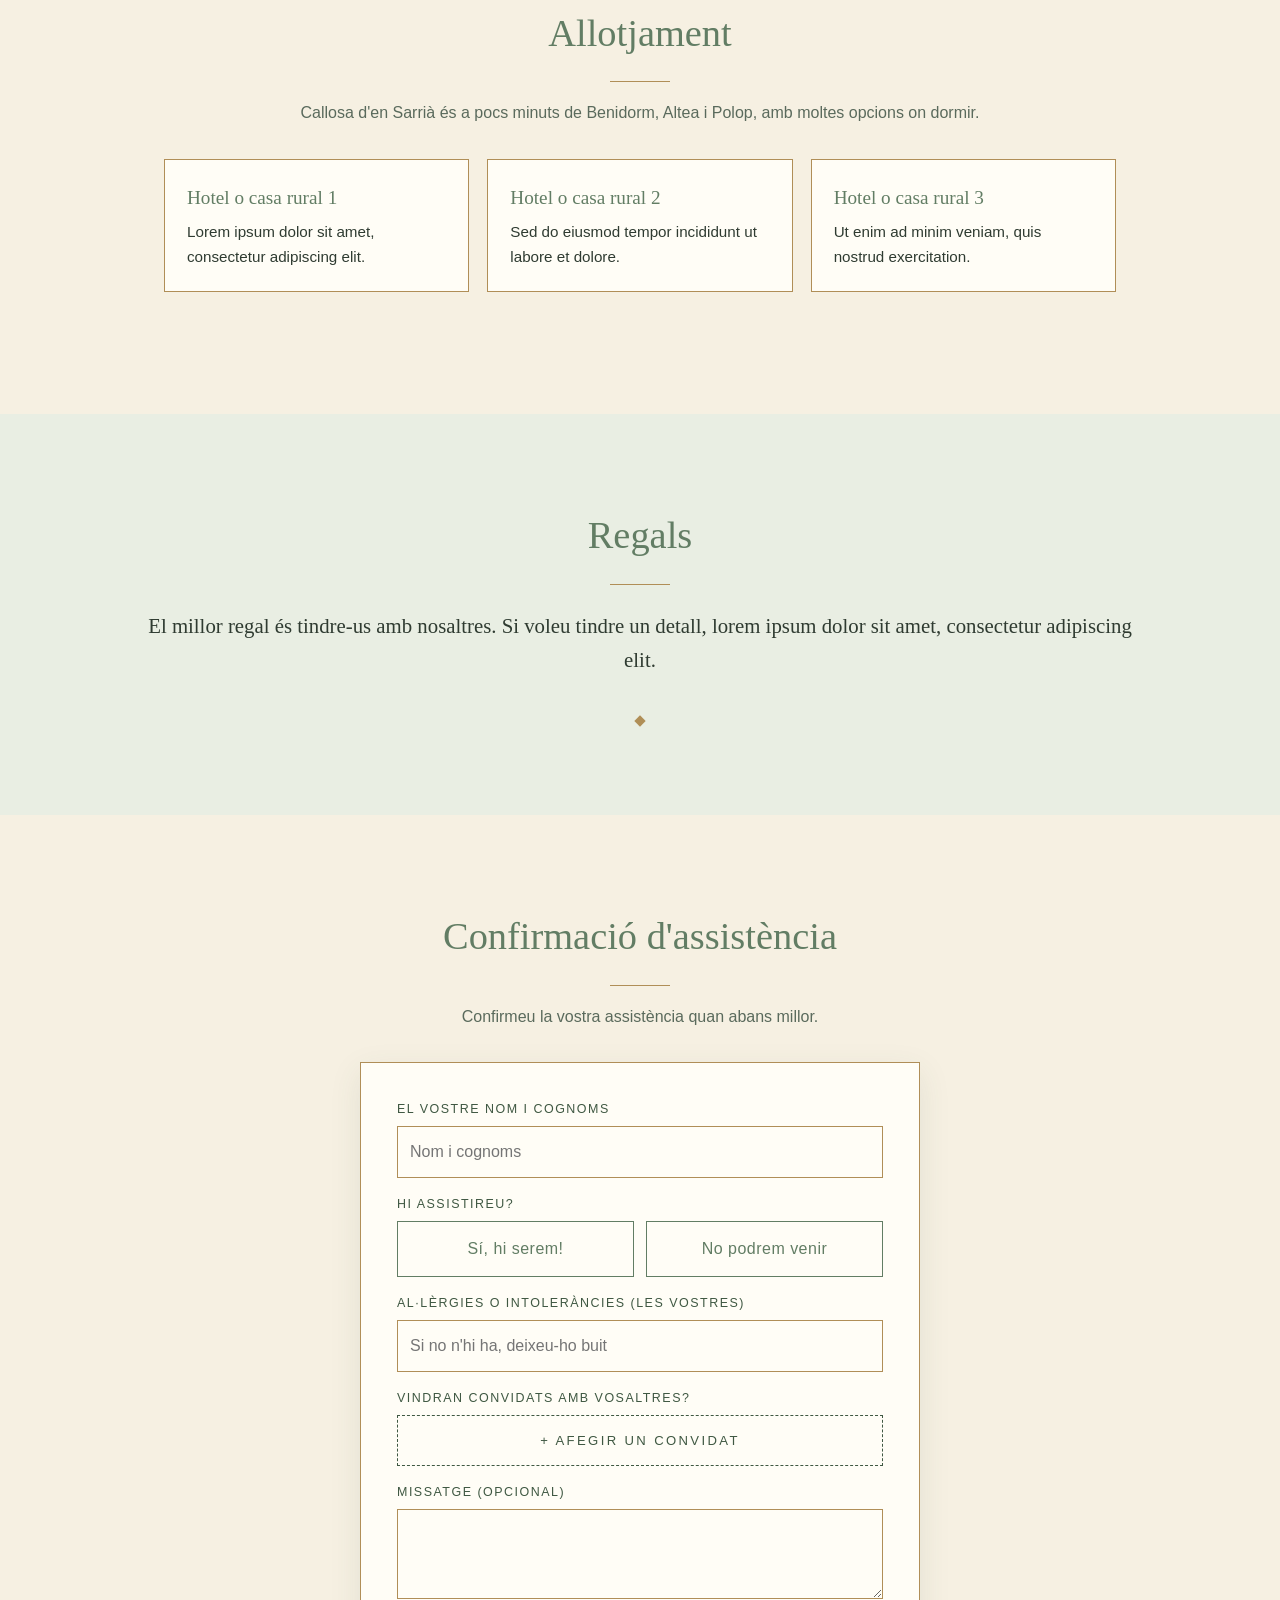
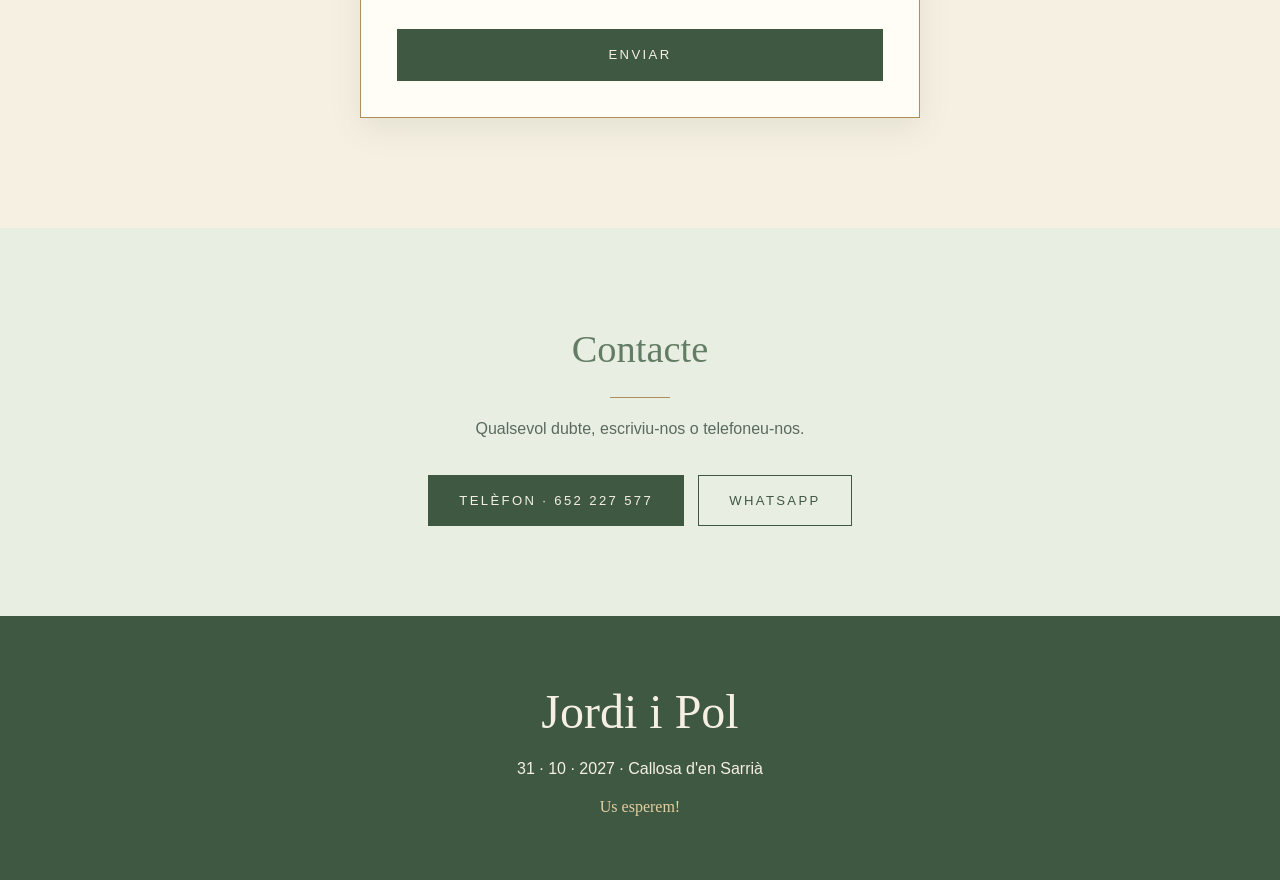
==== commit ed5c1a7d: "Alterna colors de seccions" ====
--- a/index.html
+++ b/index.html
@@ -77,7 +77,7 @@
   </div>
 </section>
 
-<section id="programa" class="sec alt">
+<section id="programa" class="sec">
   <h2>Programa del dia</h2>
   <p class="soft">Els horaris es confirmaran aviat.</p>
   <ol class="timeline">
@@ -89,7 +89,7 @@
   </ol>
 </section>
 
-<section id="arribar" class="sec">
+<section id="arribar" class="sec alt">
   <h2>Com arribar</h2>
   <p class="soft">Restaurant Algar de Don Joan · Callosa d'en Sarrià (Alacant)</p>
   <div class="mapwrap">
@@ -104,7 +104,7 @@
   <a class="btn ghost" href="https://www.google.com/maps/dir/?api=1&destination=Restaurante+Algar+de+Don+Joan+Callosa+d%27en+Sarria" target="_blank" rel="noopener">Com arribar-hi (ruta)</a>
 </section>
 
-<section id="allotjament" class="sec alt">
+<section id="allotjament" class="sec">
   <h2>Allotjament</h2>
   <p class="soft">Callosa d'en Sarrià és a pocs minuts de Benidorm, Altea i Polop, amb moltes opcions on dormir.</p>
   <div class="cards">
@@ -114,13 +114,13 @@
   </div>
 </section>
 
-<section id="regals" class="sec">
+<section id="regals" class="sec alt">
   <h2>Regals</h2>
   <p class="lead">El millor regal és tindre-us amb nosaltres. Si voleu tindre un detall, lorem ipsum dolor sit amet, consectetur adipiscing elit.</p>
   <div class="orn"></div>
 </section>
 
-<section id="confirmacio" class="sec alt">
+<section id="confirmacio" class="sec">
   <h2>Confirmació d'assistència</h2>
   <p class="soft">Confirmeu la vostra assistència quan abans millor.</p>
   <form id="f" class="rsvp card-form">
@@ -156,7 +156,7 @@
   <div id="res" class="msg"></div>
 </section>
 
-<section id="contacte" class="sec">
+<section id="contacte" class="sec alt">
   <h2>Contacte</h2>
   <p class="soft">Qualsevol dubte, escriviu-nos o telefoneu-nos.</p>
   <div class="contact">
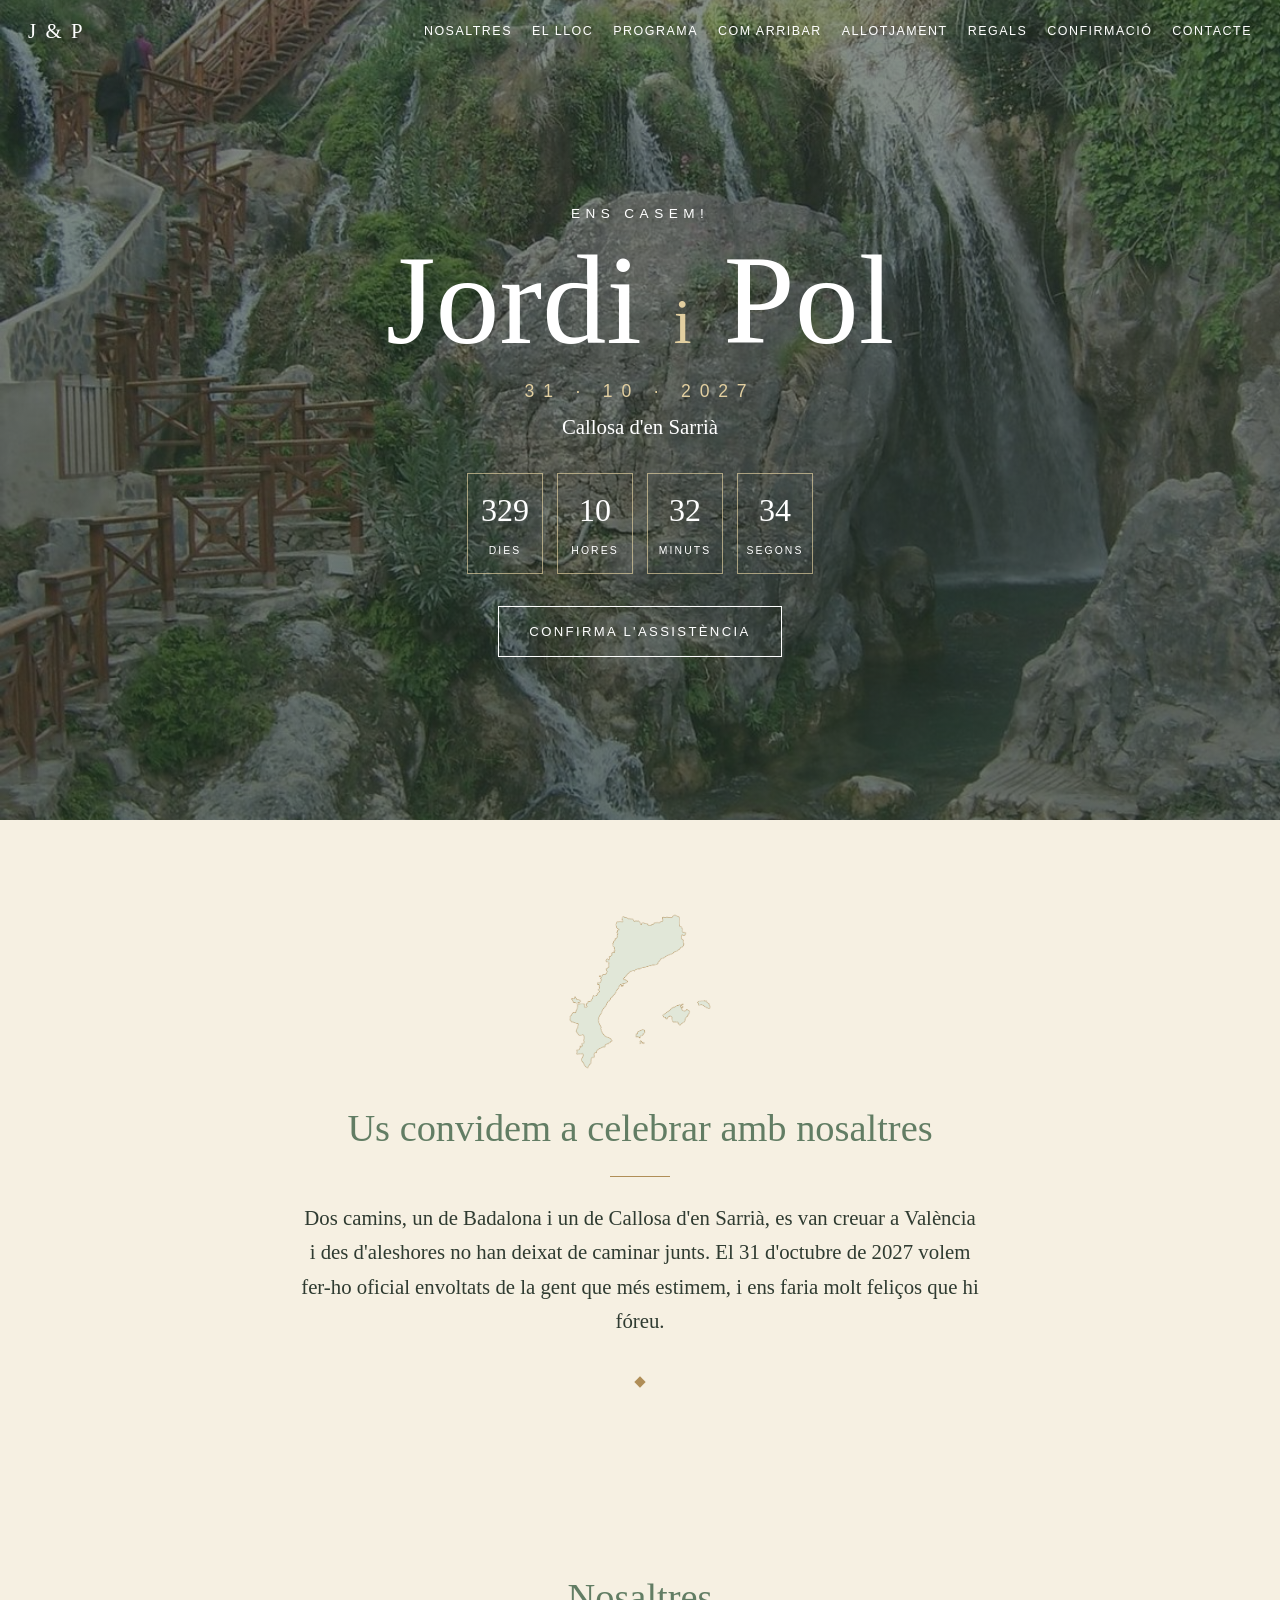
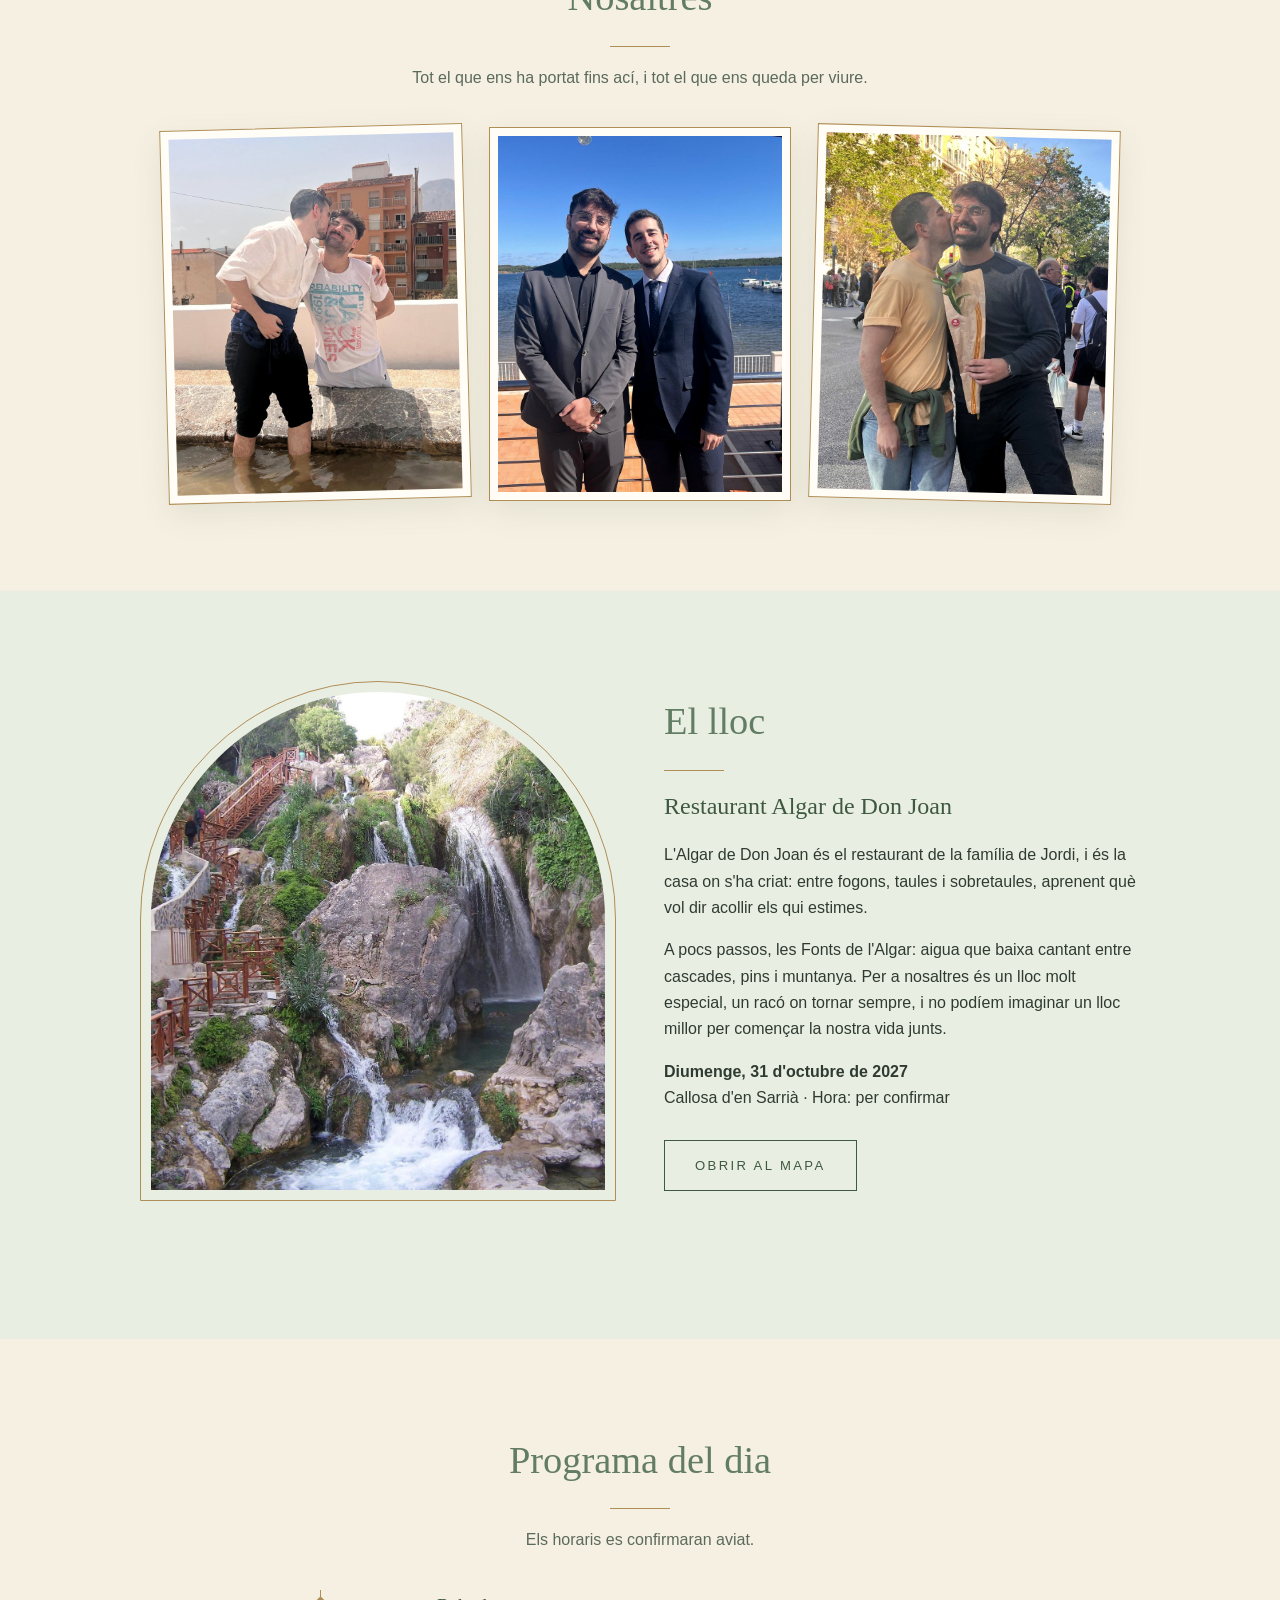
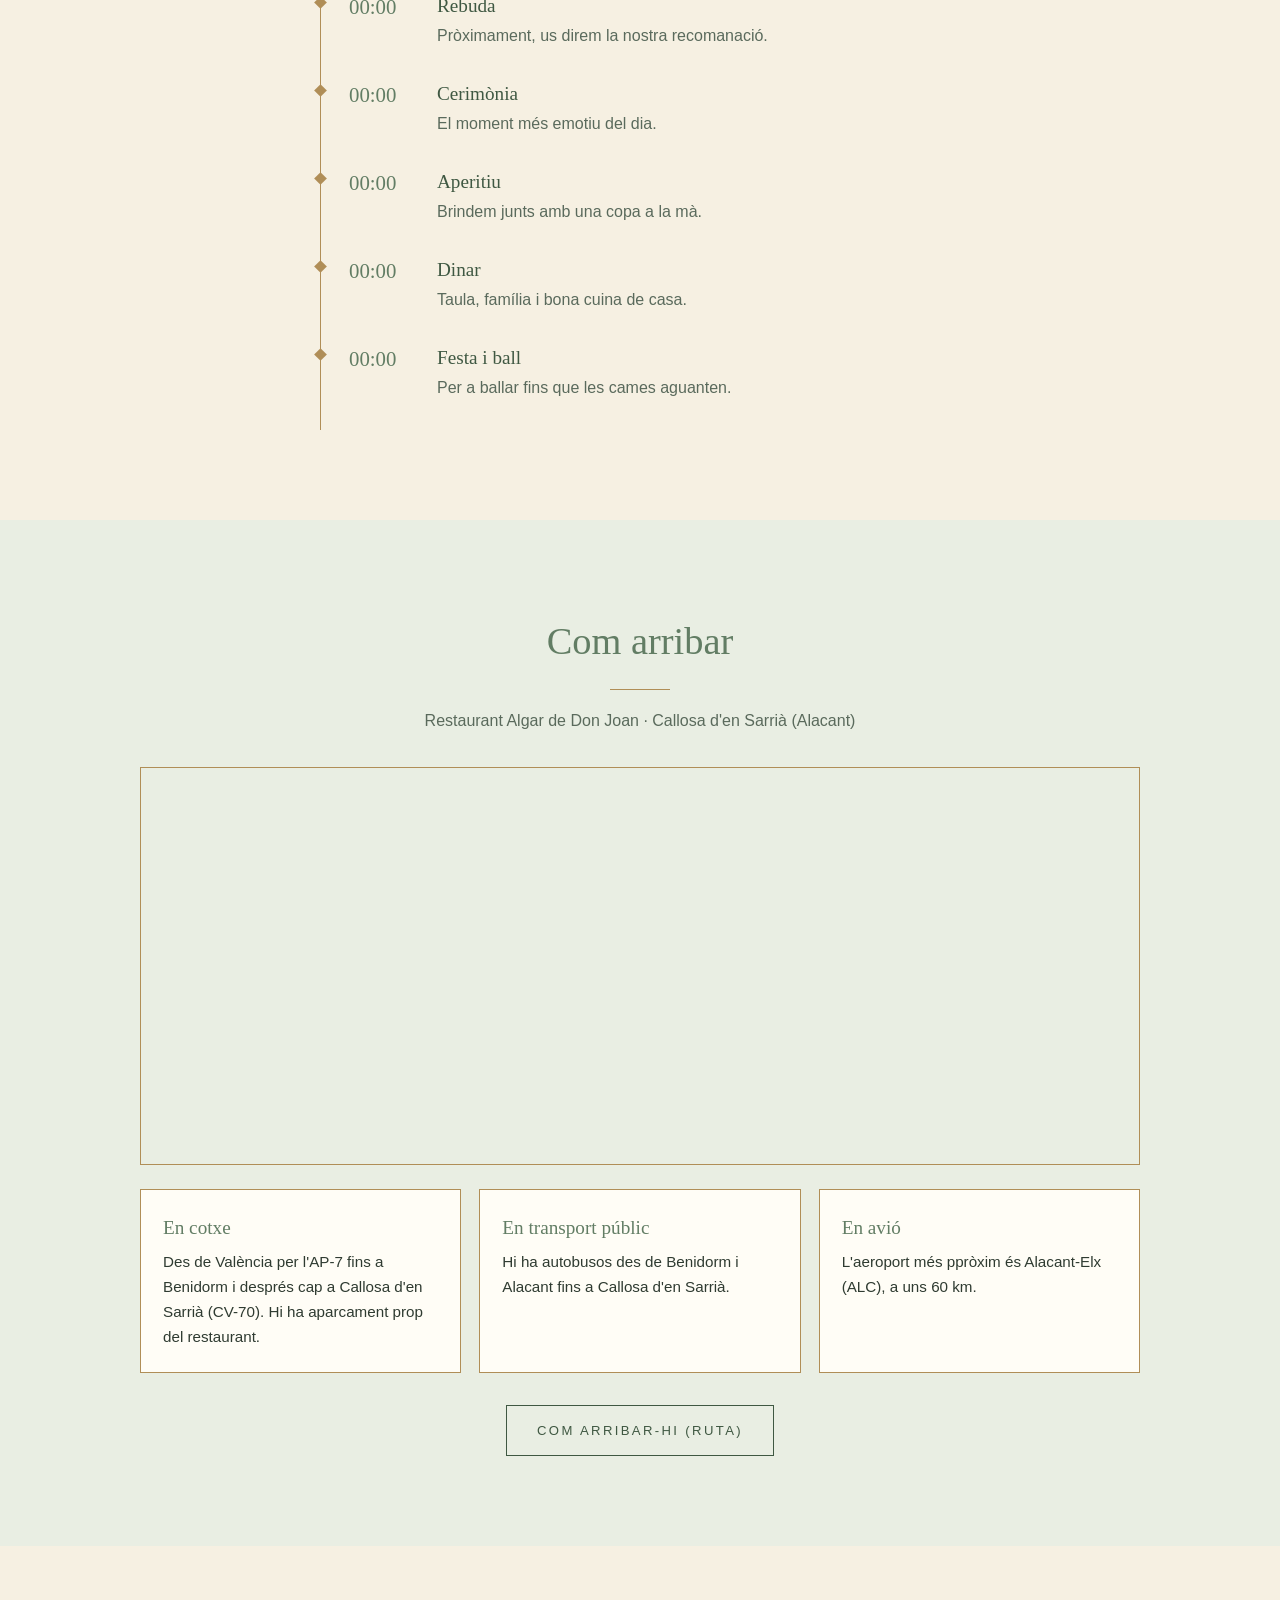
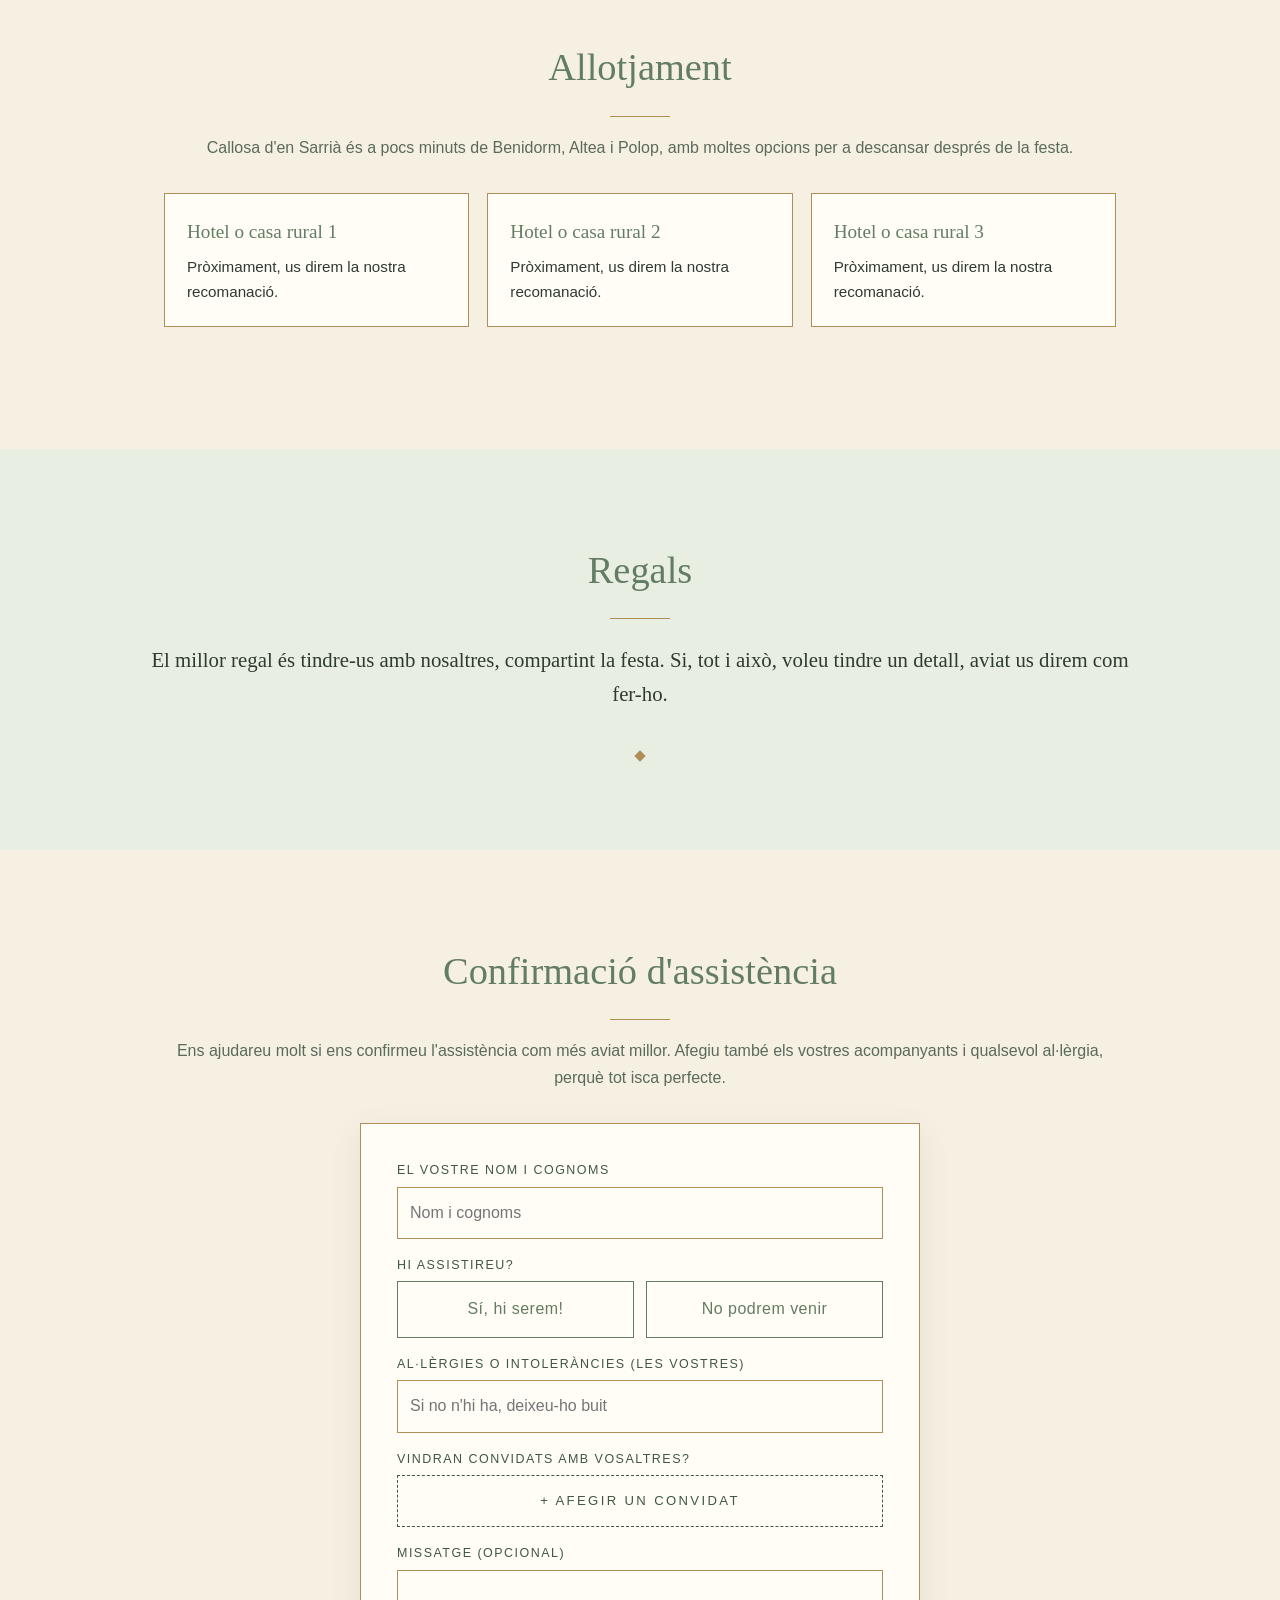
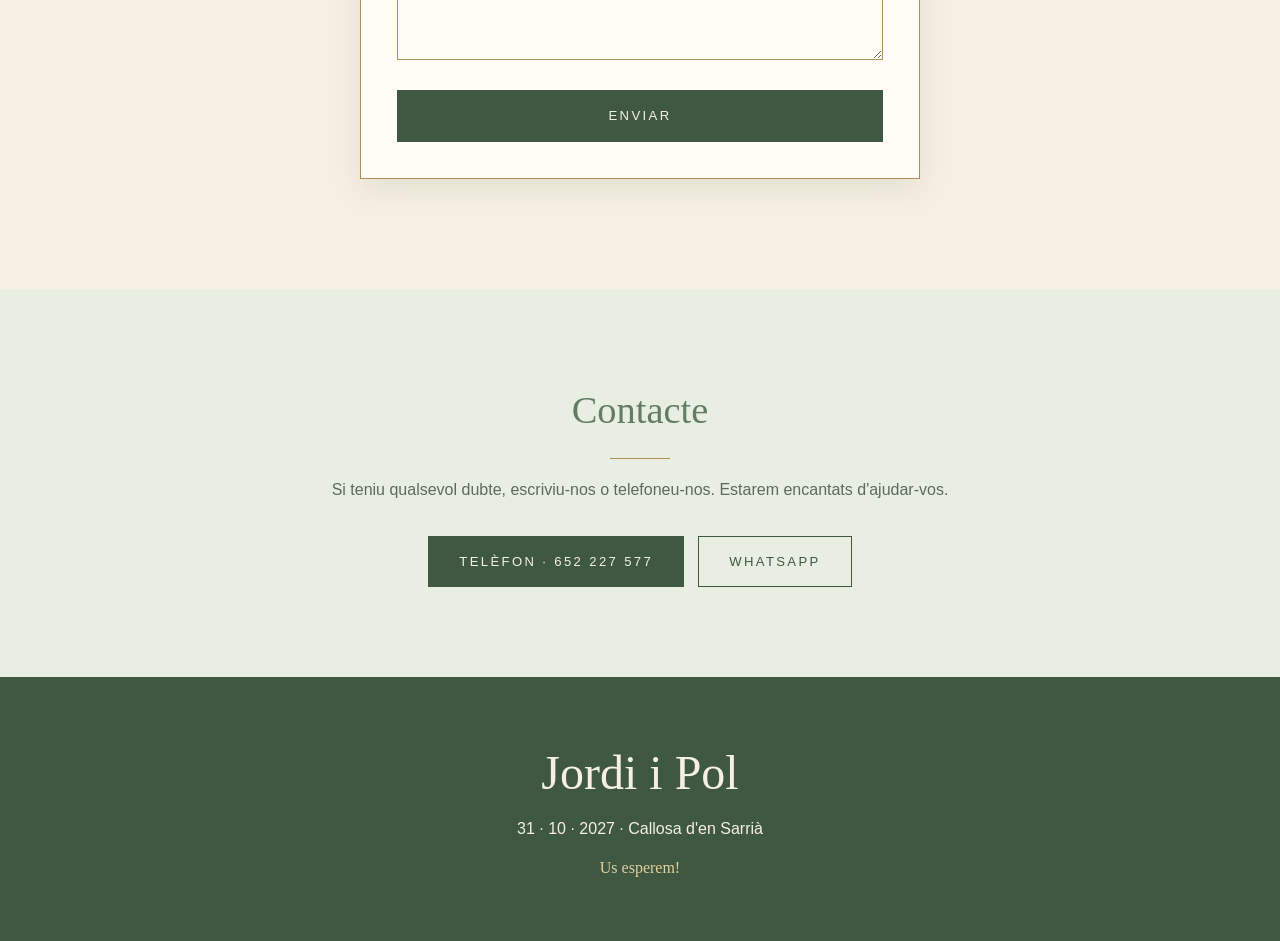
==== commit c877fa63: "Millora textos" ====
--- a/index.html
+++ b/index.html
@@ -43,13 +43,13 @@
 <section class="sec intro">
   <img class="mapa" src="paisos_catalans.png" alt="">
   <h2>Us convidem a celebrar amb nosaltres</h2>
-  <p class="lead">Amb molta il·lusió volem compartir amb vosaltres el dia més especial de les nostres vides. Dos camins, de Badalona i de Callosa d'en Sarrià, que s'han trobat a València i ara us conviden a la seua festa.</p>
+  <p class="lead">Dos camins, un de Badalona i un de Callosa d'en Sarrià, es van creuar a València i des d'aleshores no han deixat de caminar junts. El 31 d'octubre de 2027 volem fer-ho oficial envoltats de la gent que més estimem, i ens faria molt feliços que hi fóreu.</p>
   <div class="orn"></div>
 </section>
 
 <section id="nosaltres" class="sec">
   <h2>Nosaltres</h2>
-  <p class="soft">Un camí que ve de lluny i que continua junts.</p>
+  <p class="soft">Tot el que ens ha portat fins ací, i tot el que ens queda per viure.</p>
   <div class="us-grid">
     <figure><img src="img/nosaltres-1.jpg" alt="Jordi i Pol" loading="lazy"></figure>
     <figure><img src="img/nosaltres-2.jpg" alt="Jordi i Pol" loading="lazy"></figure>
@@ -81,11 +81,11 @@
   <h2>Programa del dia</h2>
   <p class="soft">Els horaris es confirmaran aviat.</p>
   <ol class="timeline">
-    <li><time>00:00</time><div><h4>Rebuda dels convidats</h4><p>Lorem ipsum dolor sit amet, consectetur adipiscing elit.</p></div></li>
-    <li><time>00:00</time><div><h4>Cerimònia</h4><p>Sed do eiusmod tempor incididunt ut labore et dolore magna aliqua.</p></div></li>
-    <li><time>00:00</time><div><h4>Aperitiu</h4><p>Ut enim ad minim veniam, quis nostrud exercitation ullamco.</p></div></li>
-    <li><time>00:00</time><div><h4>Dinar</h4><p>Duis aute irure dolor in reprehenderit in voluptate velit esse.</p></div></li>
-    <li><time>00:00</time><div><h4>Festa i ball</h4><p>Excepteur sint occaecat cupidatat non proident.</p></div></li>
+    <li><time>00:00</time><div><h4>Rebuda</h4><p>Pròximament, us direm la nostra recomanació.</p></div></li>
+    <li><time>00:00</time><div><h4>Cerimònia</h4><p>El moment més emotiu del dia.</p></div></li>
+    <li><time>00:00</time><div><h4>Aperitiu</h4><p>Brindem junts amb una copa a la mà.</p></div></li>
+    <li><time>00:00</time><div><h4>Dinar</h4><p>Taula, família i bona cuina de casa.</p></div></li>
+    <li><time>00:00</time><div><h4>Festa i ball</h4><p>Per a ballar fins que les cames aguanten.</p></div></li>
   </ol>
 </section>
 
@@ -98,31 +98,31 @@
   </div>
   <div class="cards">
     <div class="card"><h4>En cotxe</h4><p>Des de València per l'AP-7 fins a Benidorm i després cap a Callosa d'en Sarrià (CV-70). Hi ha aparcament prop del restaurant.</p></div>
-    <div class="card"><h4>En transport públic</h4><p>Autobús des de Benidorm i Alacant fins a Callosa d'en Sarrià. Lorem ipsum dolor sit amet.</p></div>
-    <div class="card"><h4>En avió</h4><p>Aeroport Alacant-Elx (ALC), a uns 60 km. Lorem ipsum dolor sit amet.</p></div>
+    <div class="card"><h4>En transport públic</h4><p>Hi ha autobusos des de Benidorm i Alacant fins a Callosa d'en Sarrià.</p></div>
+    <div class="card"><h4>En avió</h4><p>L'aeroport més ppròxim és Alacant-Elx (ALC), a uns 60 km.</p></div>
   </div>
   <a class="btn ghost" href="https://www.google.com/maps/dir/?api=1&destination=Restaurante+Algar+de+Don+Joan+Callosa+d%27en+Sarria" target="_blank" rel="noopener">Com arribar-hi (ruta)</a>
 </section>
 
 <section id="allotjament" class="sec">
   <h2>Allotjament</h2>
-  <p class="soft">Callosa d'en Sarrià és a pocs minuts de Benidorm, Altea i Polop, amb moltes opcions on dormir.</p>
+  <p class="soft">Callosa d'en Sarrià és a pocs minuts de Benidorm, Altea i Polop, amb moltes opcions per a descansar després de la festa.</p>
   <div class="cards">
-    <div class="card"><h4>Hotel o casa rural 1</h4><p>Lorem ipsum dolor sit amet, consectetur adipiscing elit.</p></div>
-    <div class="card"><h4>Hotel o casa rural 2</h4><p>Sed do eiusmod tempor incididunt ut labore et dolore.</p></div>
-    <div class="card"><h4>Hotel o casa rural 3</h4><p>Ut enim ad minim veniam, quis nostrud exercitation.</p></div>
+    <div class="card"><h4>Hotel o casa rural 1</h4><p>Pròximament, us direm la nostra recomanació.</p></div>
+    <div class="card"><h4>Hotel o casa rural 2</h4><p>Pròximament, us direm la nostra recomanació.</p></div>
+    <div class="card"><h4>Hotel o casa rural 3</h4><p>Pròximament, us direm la nostra recomanació.</p></div>
   </div>
 </section>
 
 <section id="regals" class="sec alt">
   <h2>Regals</h2>
-  <p class="lead">El millor regal és tindre-us amb nosaltres. Si voleu tindre un detall, lorem ipsum dolor sit amet, consectetur adipiscing elit.</p>
+  <p class="lead">El millor regal és tindre-us amb nosaltres, compartint la festa. Si, tot i això, voleu tindre un detall, aviat us direm com fer-ho.</p>
   <div class="orn"></div>
 </section>
 
 <section id="confirmacio" class="sec">
   <h2>Confirmació d'assistència</h2>
-  <p class="soft">Confirmeu la vostra assistència quan abans millor.</p>
+  <p class="soft">Ens ajudareu molt si ens confirmeu l'assistència com més aviat millor. Afegiu també els vostres acompanyants i qualsevol al·lèrgia, perquè tot isca perfecte.</p>
   <form id="f" class="rsvp card-form">
     <div>
       <label for="nom">El vostre nom i cognoms</label>
@@ -158,7 +158,7 @@
 
 <section id="contacte" class="sec alt">
   <h2>Contacte</h2>
-  <p class="soft">Qualsevol dubte, escriviu-nos o telefoneu-nos.</p>
+  <p class="soft">Si teniu qualsevol dubte, escriviu-nos o telefoneu-nos. Estarem encantats d'ajudar-vos.</p>
   <div class="contact">
     <a class="btn" href="tel:+34652227577">Telèfon · 652 227 577</a>
     <a class="btn ghost" href="https://wa.me/34652227577" target="_blank" rel="noopener">WhatsApp</a>
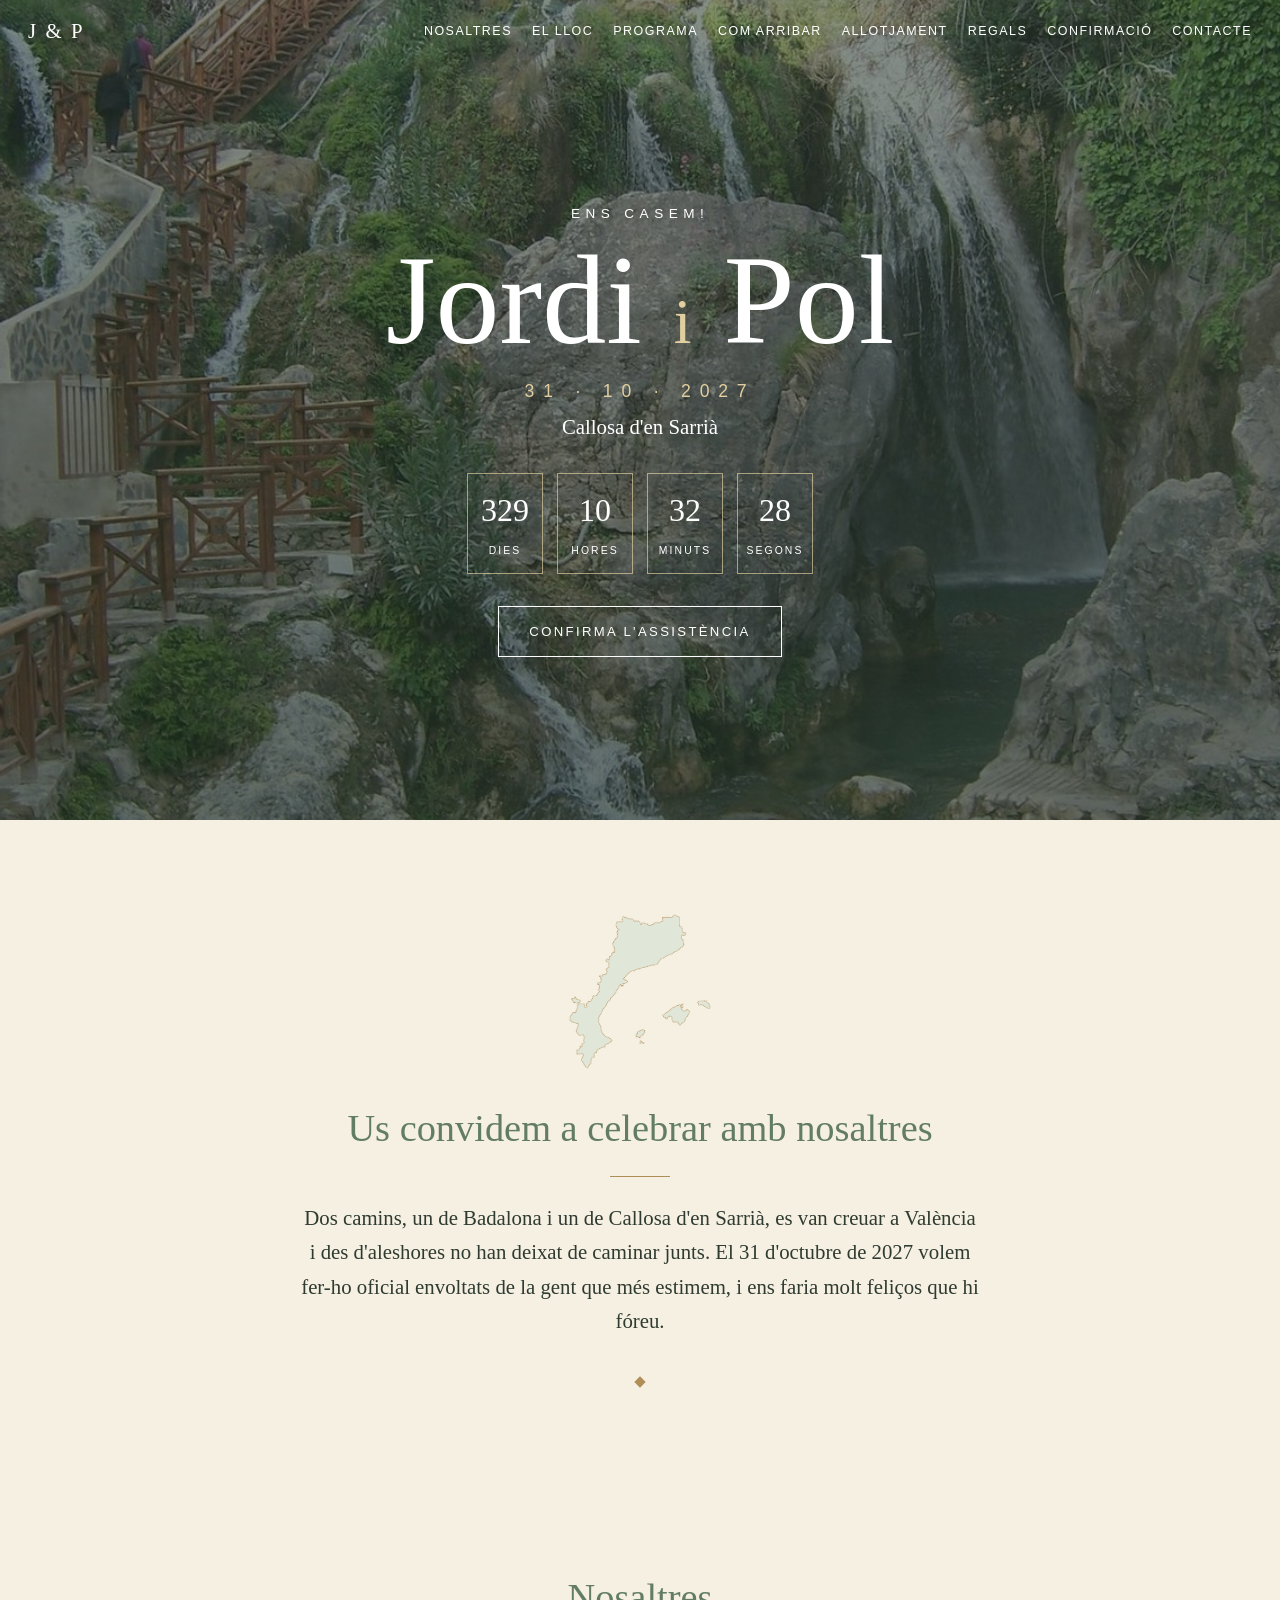
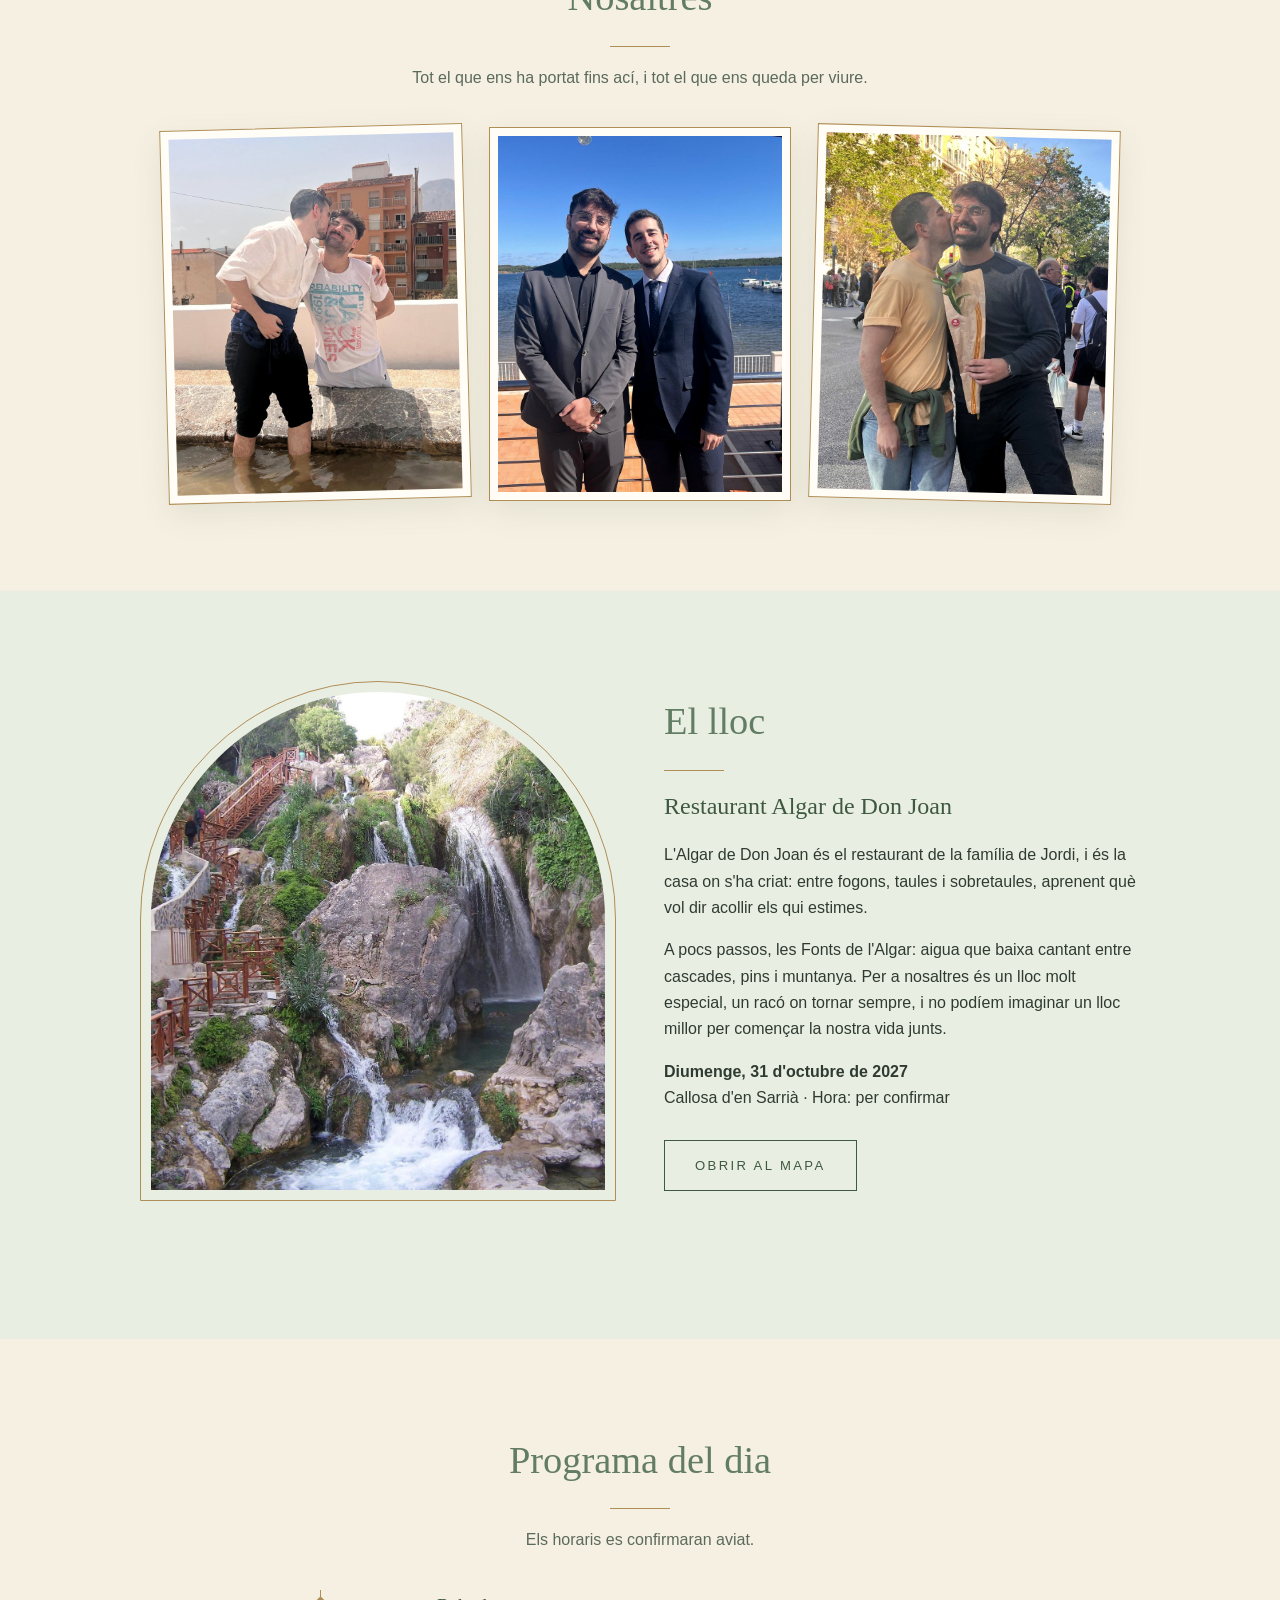
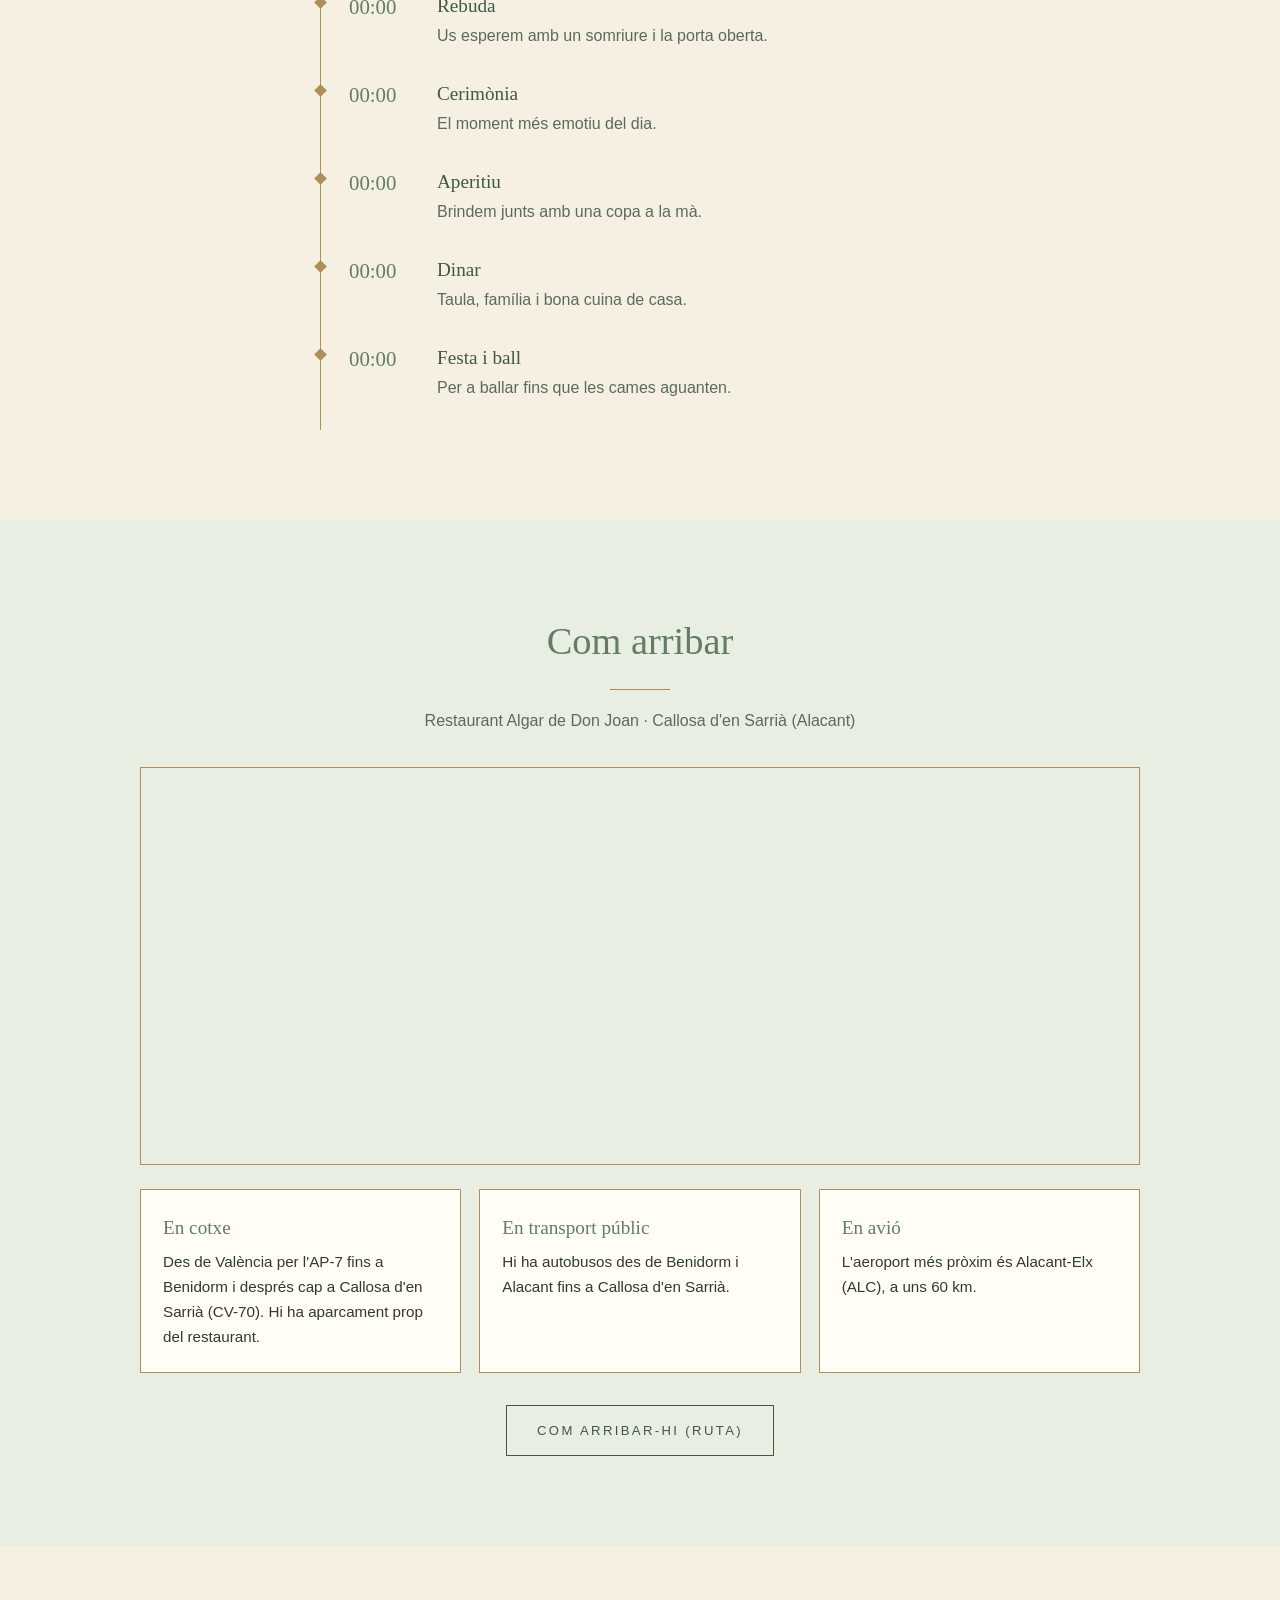
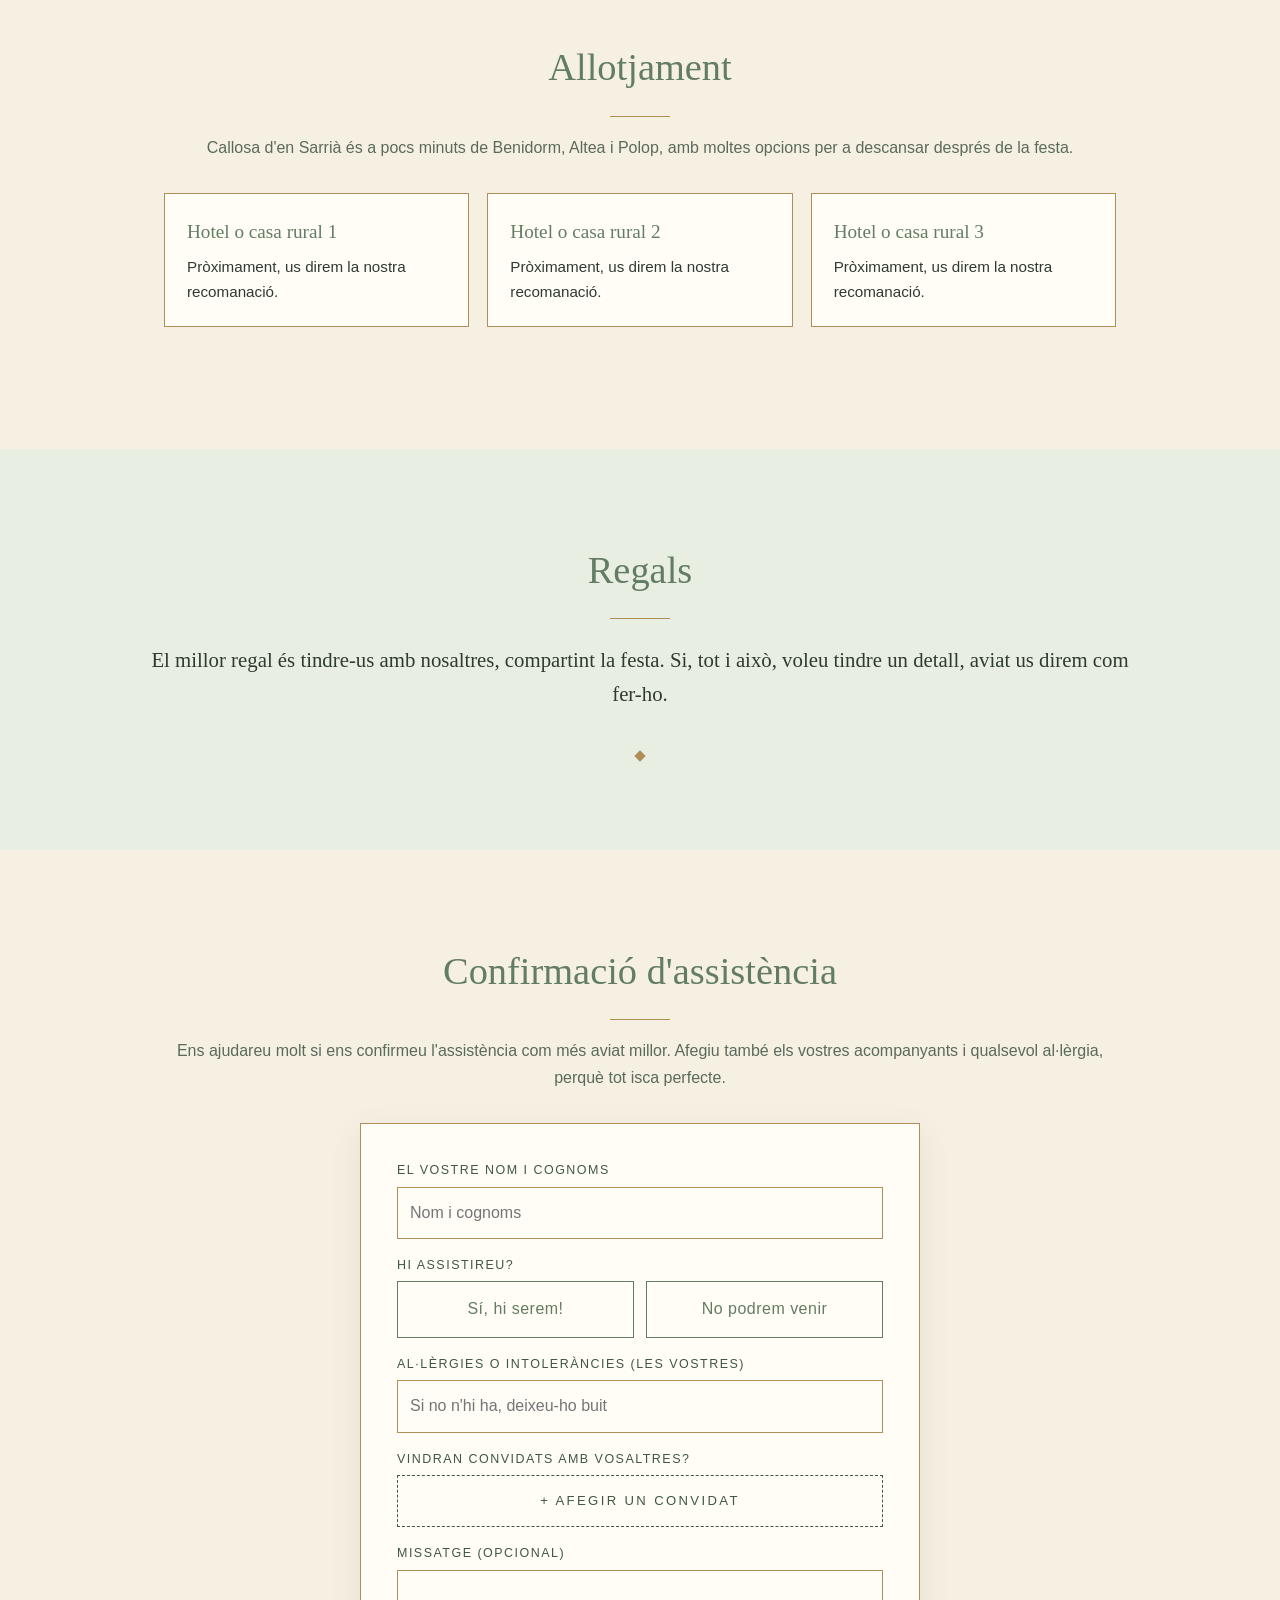
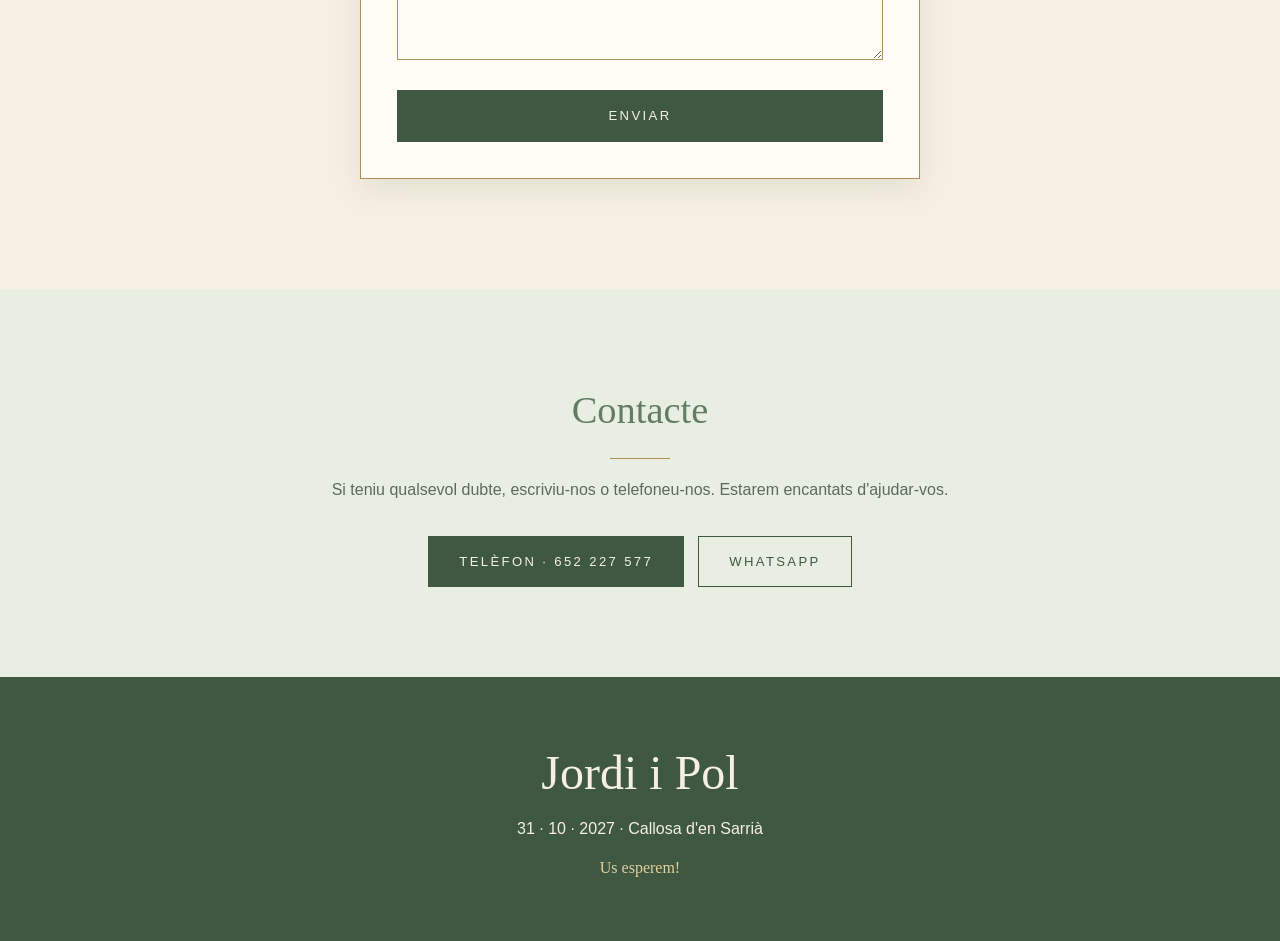
==== commit 420d9424: "Arregla textos" ====
--- a/index.html
+++ b/index.html
@@ -81,7 +81,7 @@
   <h2>Programa del dia</h2>
   <p class="soft">Els horaris es confirmaran aviat.</p>
   <ol class="timeline">
-    <li><time>00:00</time><div><h4>Rebuda</h4><p>Pròximament, us direm la nostra recomanació.</p></div></li>
+    <li><time>00:00</time><div><h4>Rebuda</h4><p>Us esperem amb un somriure i la porta oberta.</p></div></li>
     <li><time>00:00</time><div><h4>Cerimònia</h4><p>El moment més emotiu del dia.</p></div></li>
     <li><time>00:00</time><div><h4>Aperitiu</h4><p>Brindem junts amb una copa a la mà.</p></div></li>
     <li><time>00:00</time><div><h4>Dinar</h4><p>Taula, família i bona cuina de casa.</p></div></li>
@@ -99,7 +99,7 @@
   <div class="cards">
     <div class="card"><h4>En cotxe</h4><p>Des de València per l'AP-7 fins a Benidorm i després cap a Callosa d'en Sarrià (CV-70). Hi ha aparcament prop del restaurant.</p></div>
     <div class="card"><h4>En transport públic</h4><p>Hi ha autobusos des de Benidorm i Alacant fins a Callosa d'en Sarrià.</p></div>
-    <div class="card"><h4>En avió</h4><p>L'aeroport més ppròxim és Alacant-Elx (ALC), a uns 60 km.</p></div>
+    <div class="card"><h4>En avió</h4><p>L'aeroport més pròxim és Alacant-Elx (ALC), a uns 60 km.</p></div>
   </div>
   <a class="btn ghost" href="https://www.google.com/maps/dir/?api=1&destination=Restaurante+Algar+de+Don+Joan+Callosa+d%27en+Sarria" target="_blank" rel="noopener">Com arribar-hi (ruta)</a>
 </section>
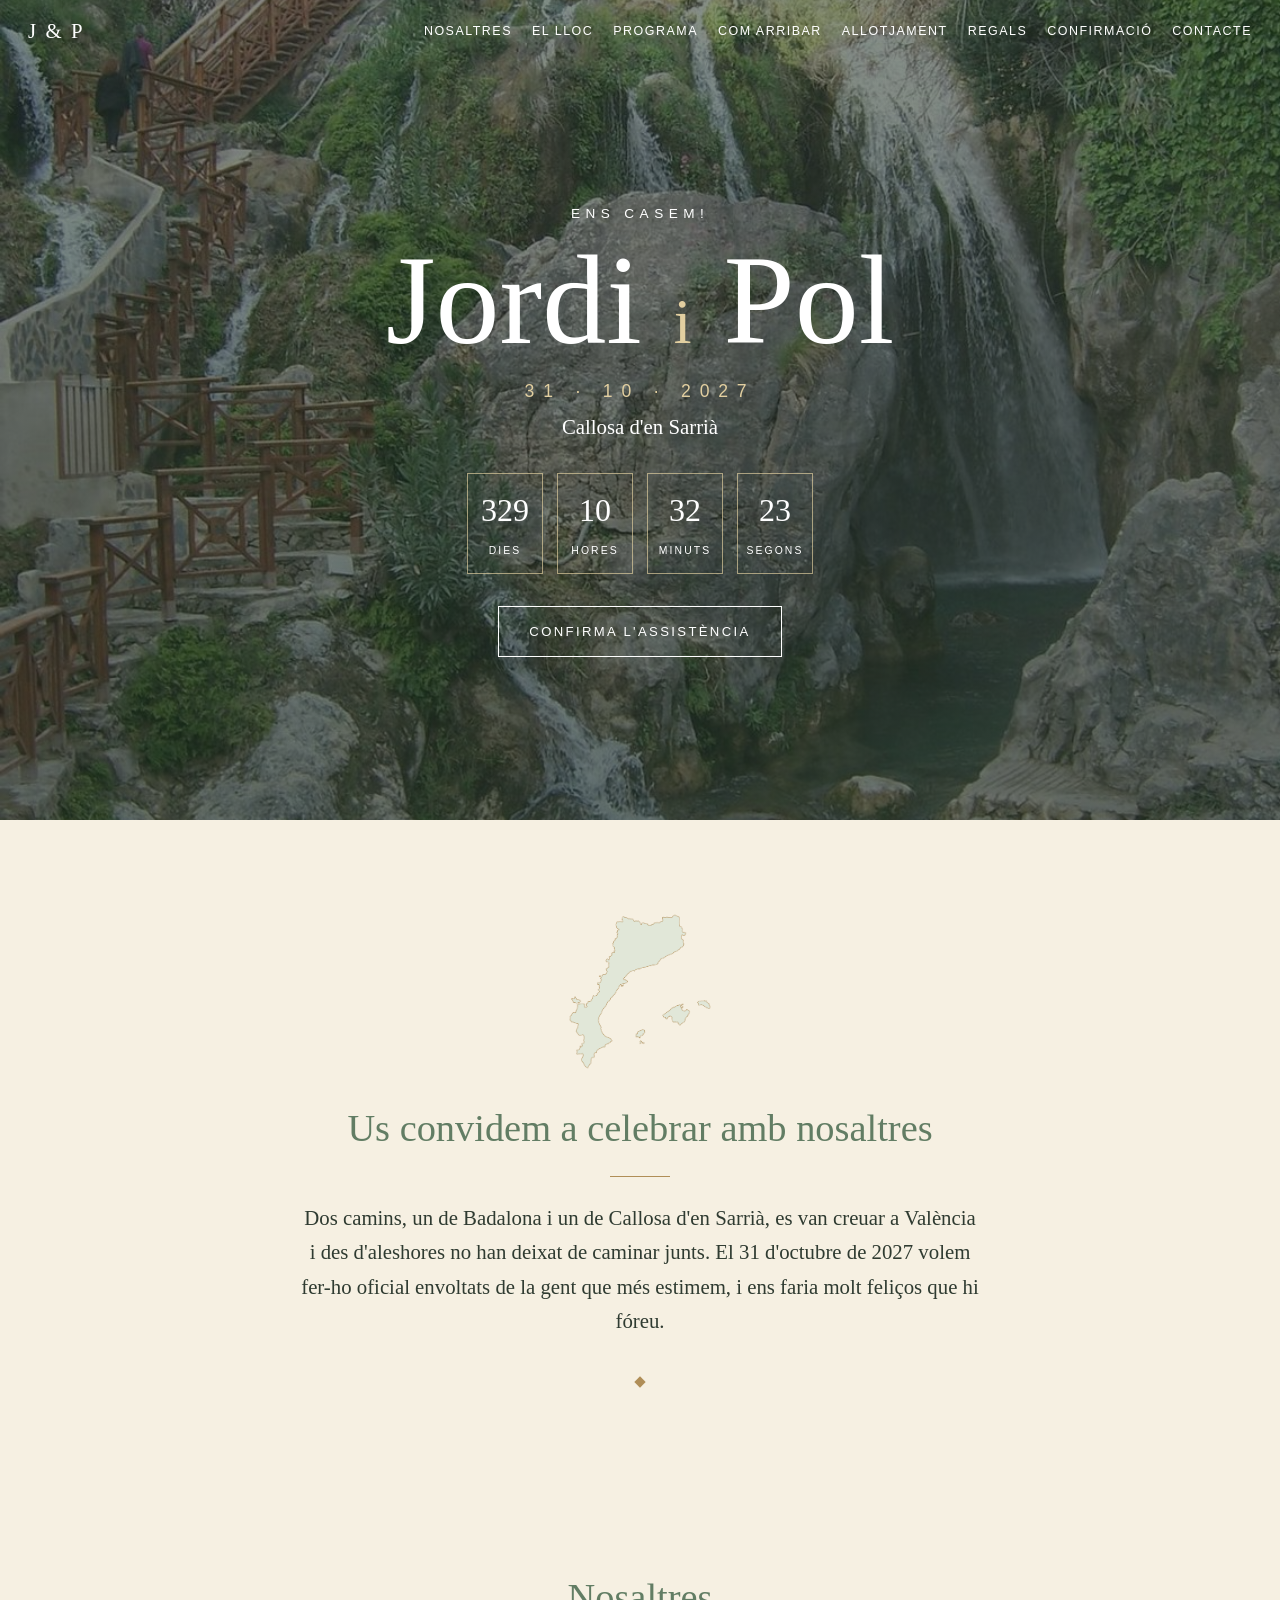
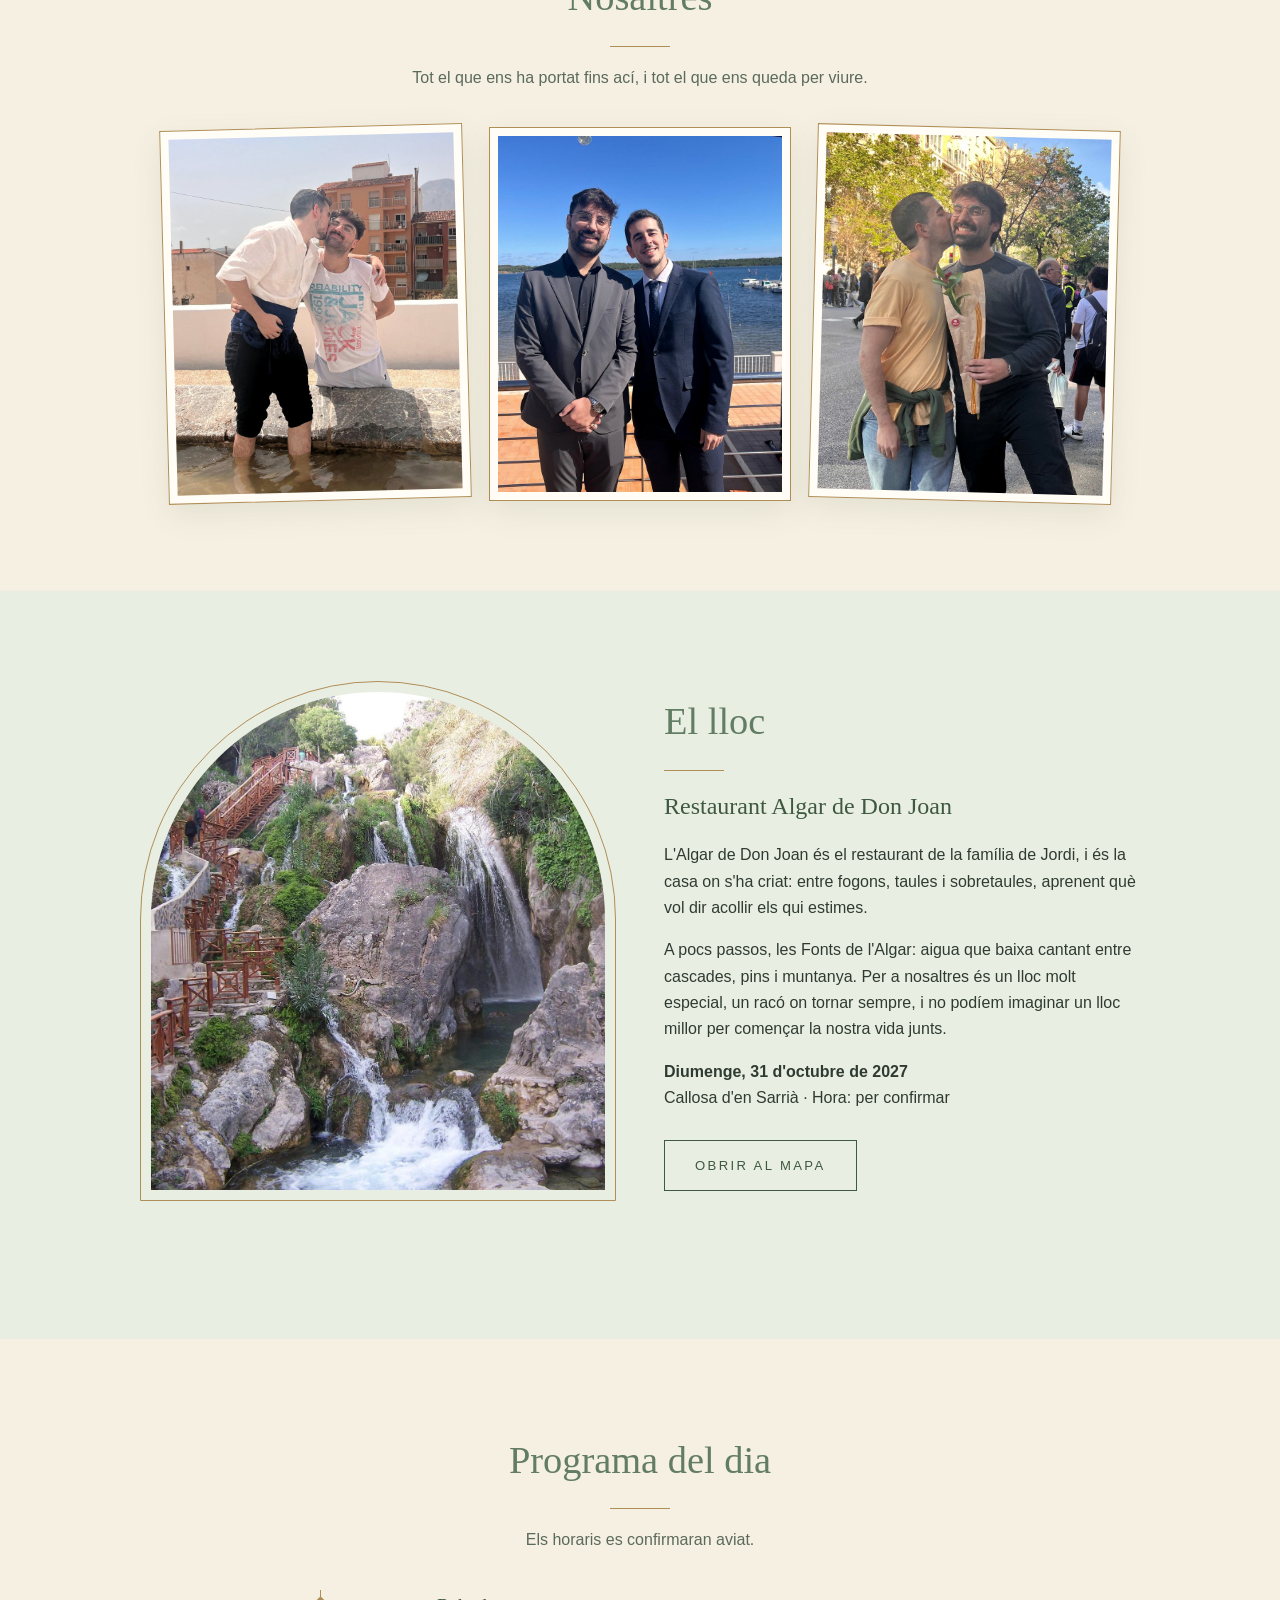
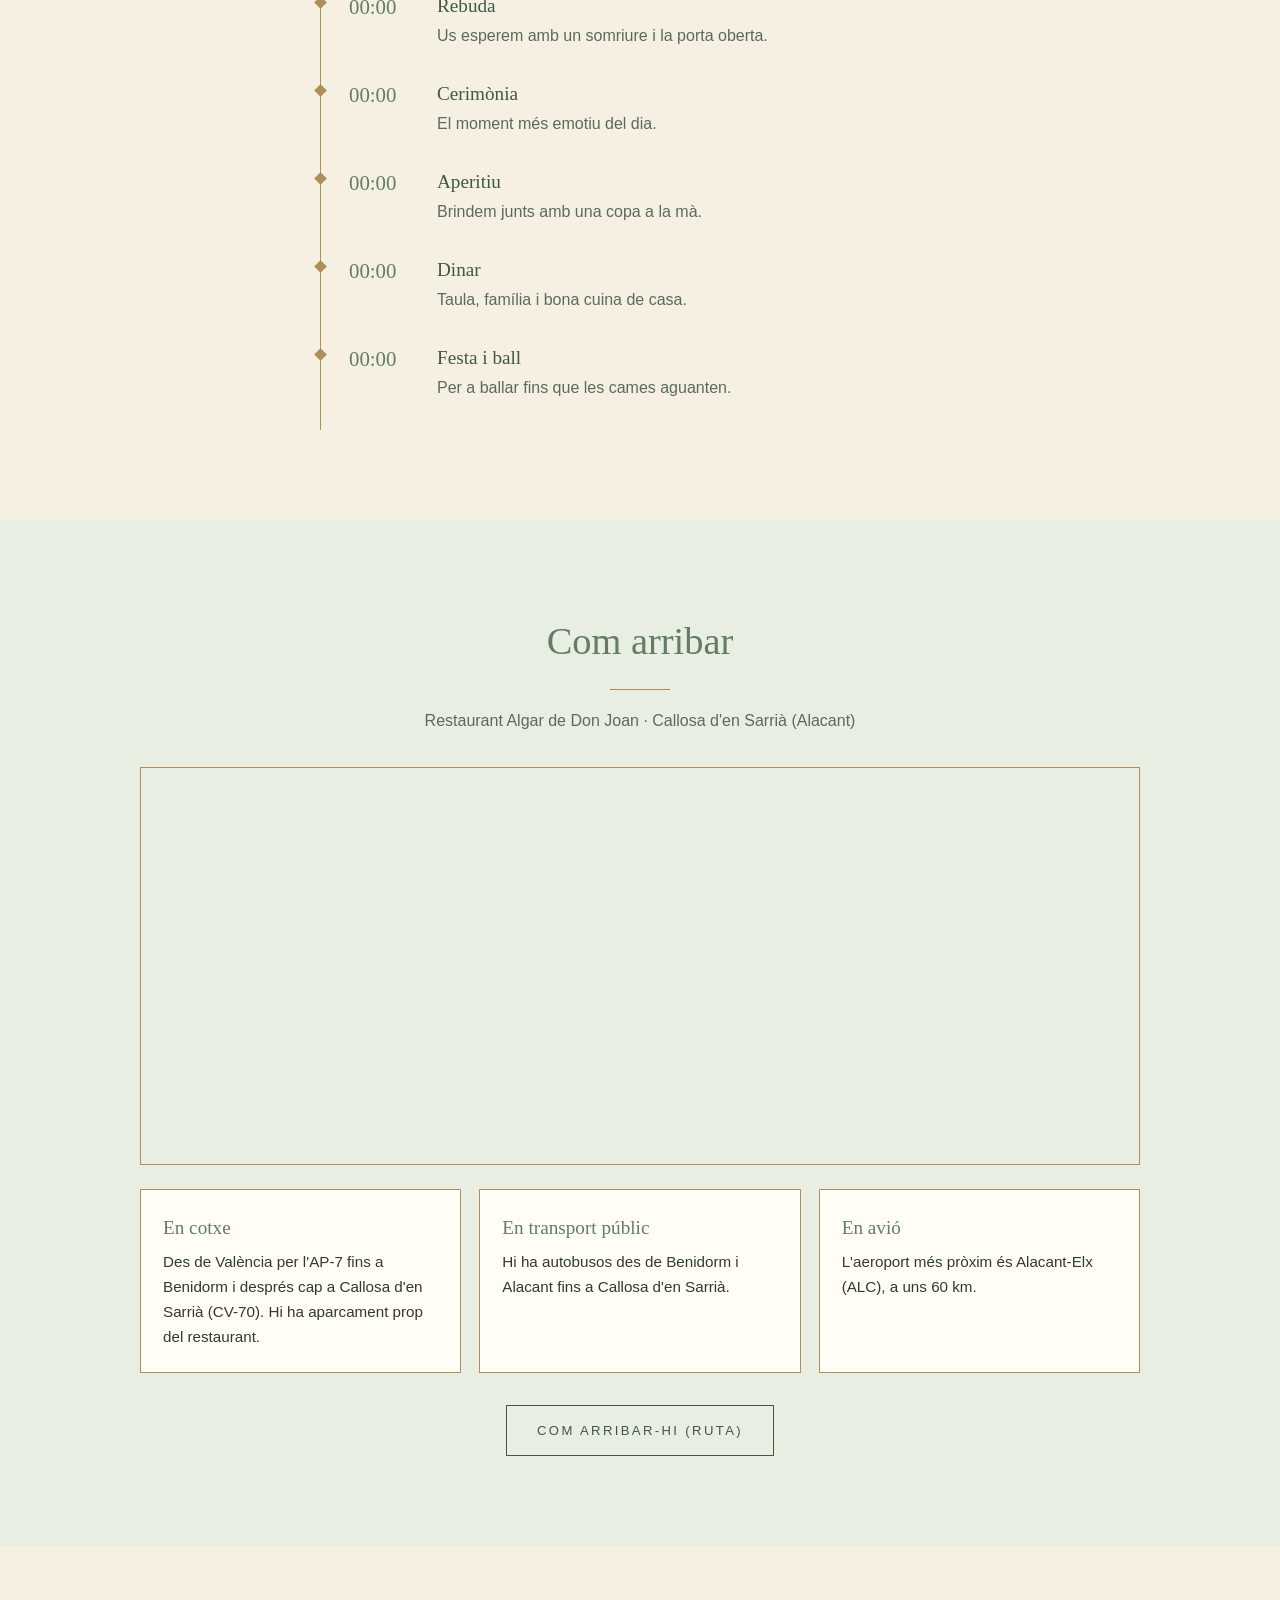
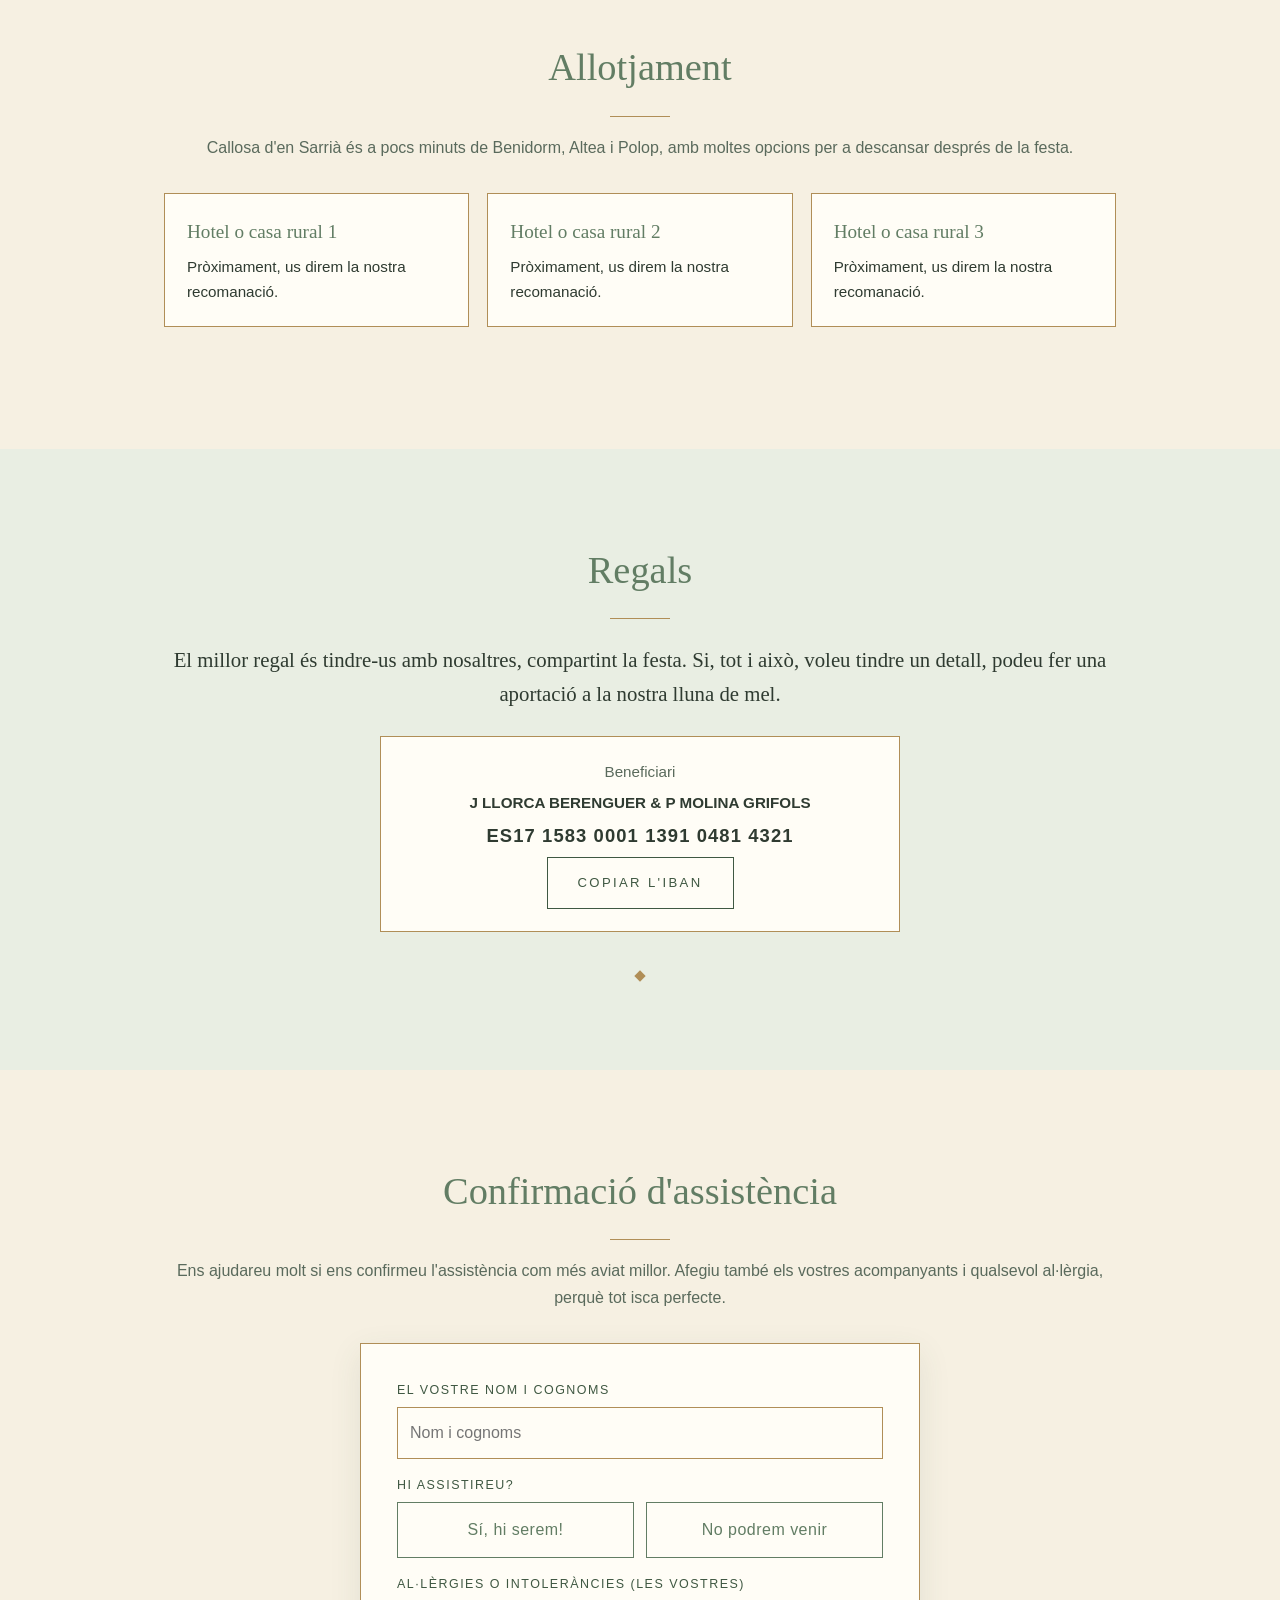
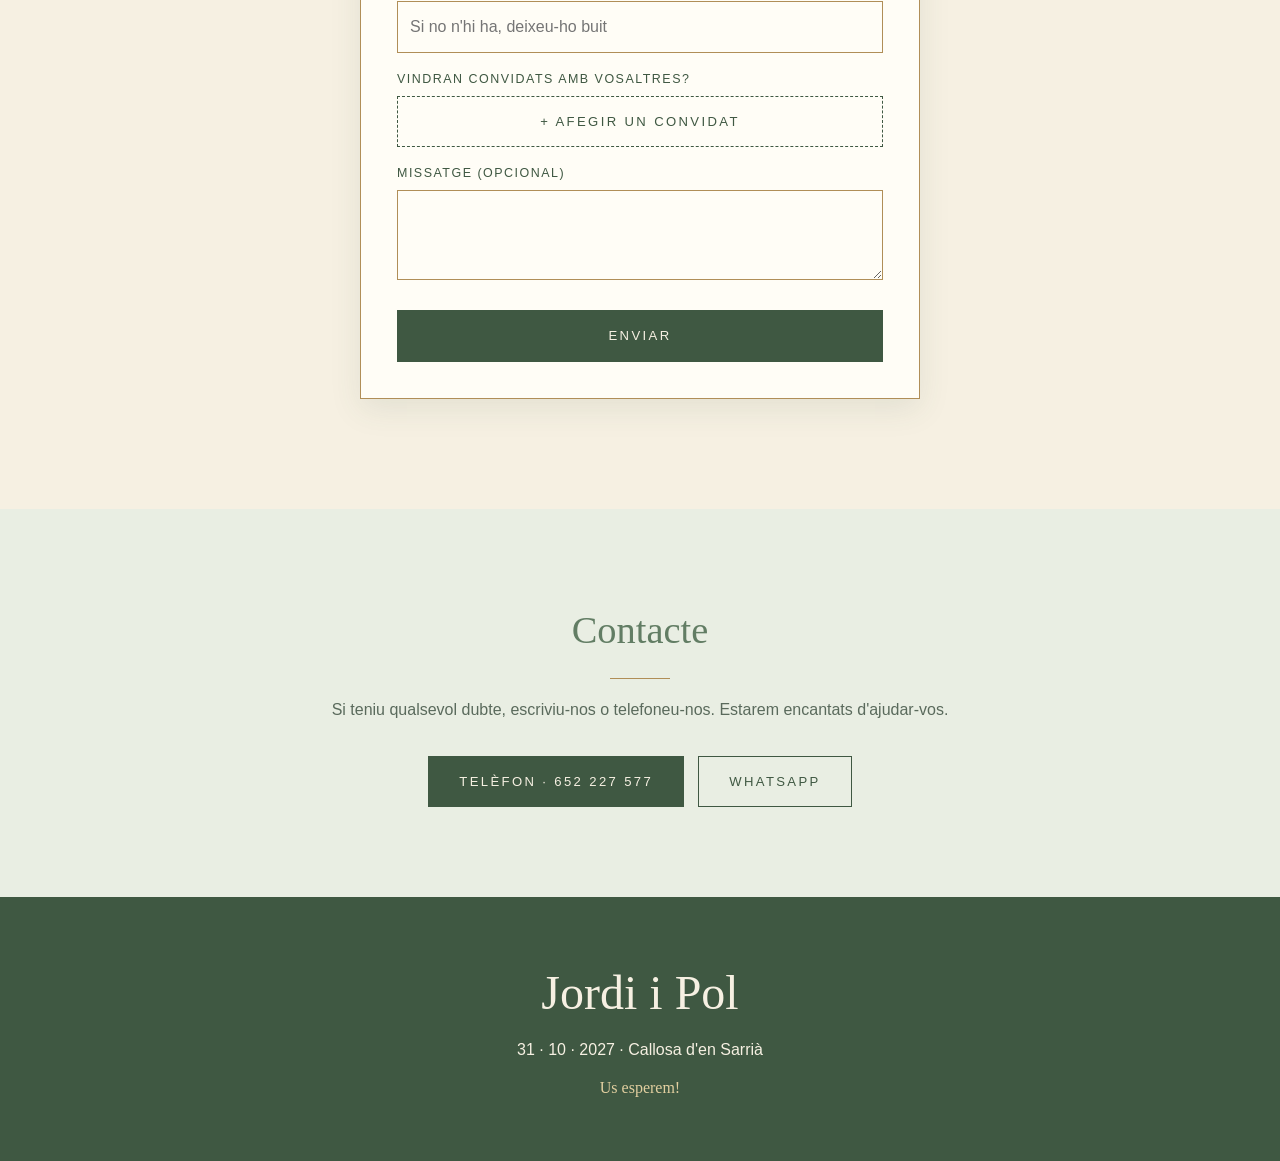
==== commit b1a66d5c: "Afegeix IBAN a regals" ====
--- a/index.html
+++ b/index.html
@@ -6,7 +6,7 @@
 <title>Jordi i Pol · 31 d'octubre de 2027</title>
 <meta name="description" content="Ens casem! 31 d'octubre de 2027 · Restaurant Algar de Don Joan, Callosa d'en Sarrià">
 <meta name="robots" content="noindex">
-<link rel="stylesheet" href="site.css?v=4">
+<link rel="stylesheet" href="site.css?v=5">
 </head>
 <body>
 
@@ -116,7 +116,13 @@
 
 <section id="regals" class="sec alt">
   <h2>Regals</h2>
-  <p class="lead">El millor regal és tindre-us amb nosaltres, compartint la festa. Si, tot i això, voleu tindre un detall, aviat us direm com fer-ho.</p>
+  <p class="lead">El millor regal és tindre-us amb nosaltres, compartint la festa. Si, tot i això, voleu tindre un detall, podeu fer una aportació a la nostra lluna de mel.</p>
+  <div class="card iban">
+    <p class="soft" style="margin:0">Beneficiari</p>
+    <p><b>J LLORCA BERENGUER &amp; P MOLINA GRIFOLS</b></p>
+    <p id="iban" style="letter-spacing:.06em;font-size:1.15em"><b>ES17 1583 0001 1391 0481 4321</b></p>
+    <button type="button" class="btn ghost small" onclick="navigator.clipboard.writeText('ES17 1583 0001 1391 0481 4321').then(()=>{this.textContent='Copiat!'})">Copiar l'IBAN</button>
+  </div>
   <div class="orn"></div>
 </section>
 
--- a/site.css
+++ b/site.css
@@ -105,3 +105,5 @@
 .us-grid figure:nth-child(3){transform:rotate(1.5deg)}
 .us-grid img{width:100%;aspect-ratio:4/5;object-fit:cover}
 @media(max-width:700px){.us-grid{grid-template-columns:1fr;max-width:340px;margin-left:auto;margin-right:auto}.us-grid figure{transform:none!important}}
+
+.iban{max-width:520px;margin:24px auto 0;text-align:center}.iban p{margin:6px 0}
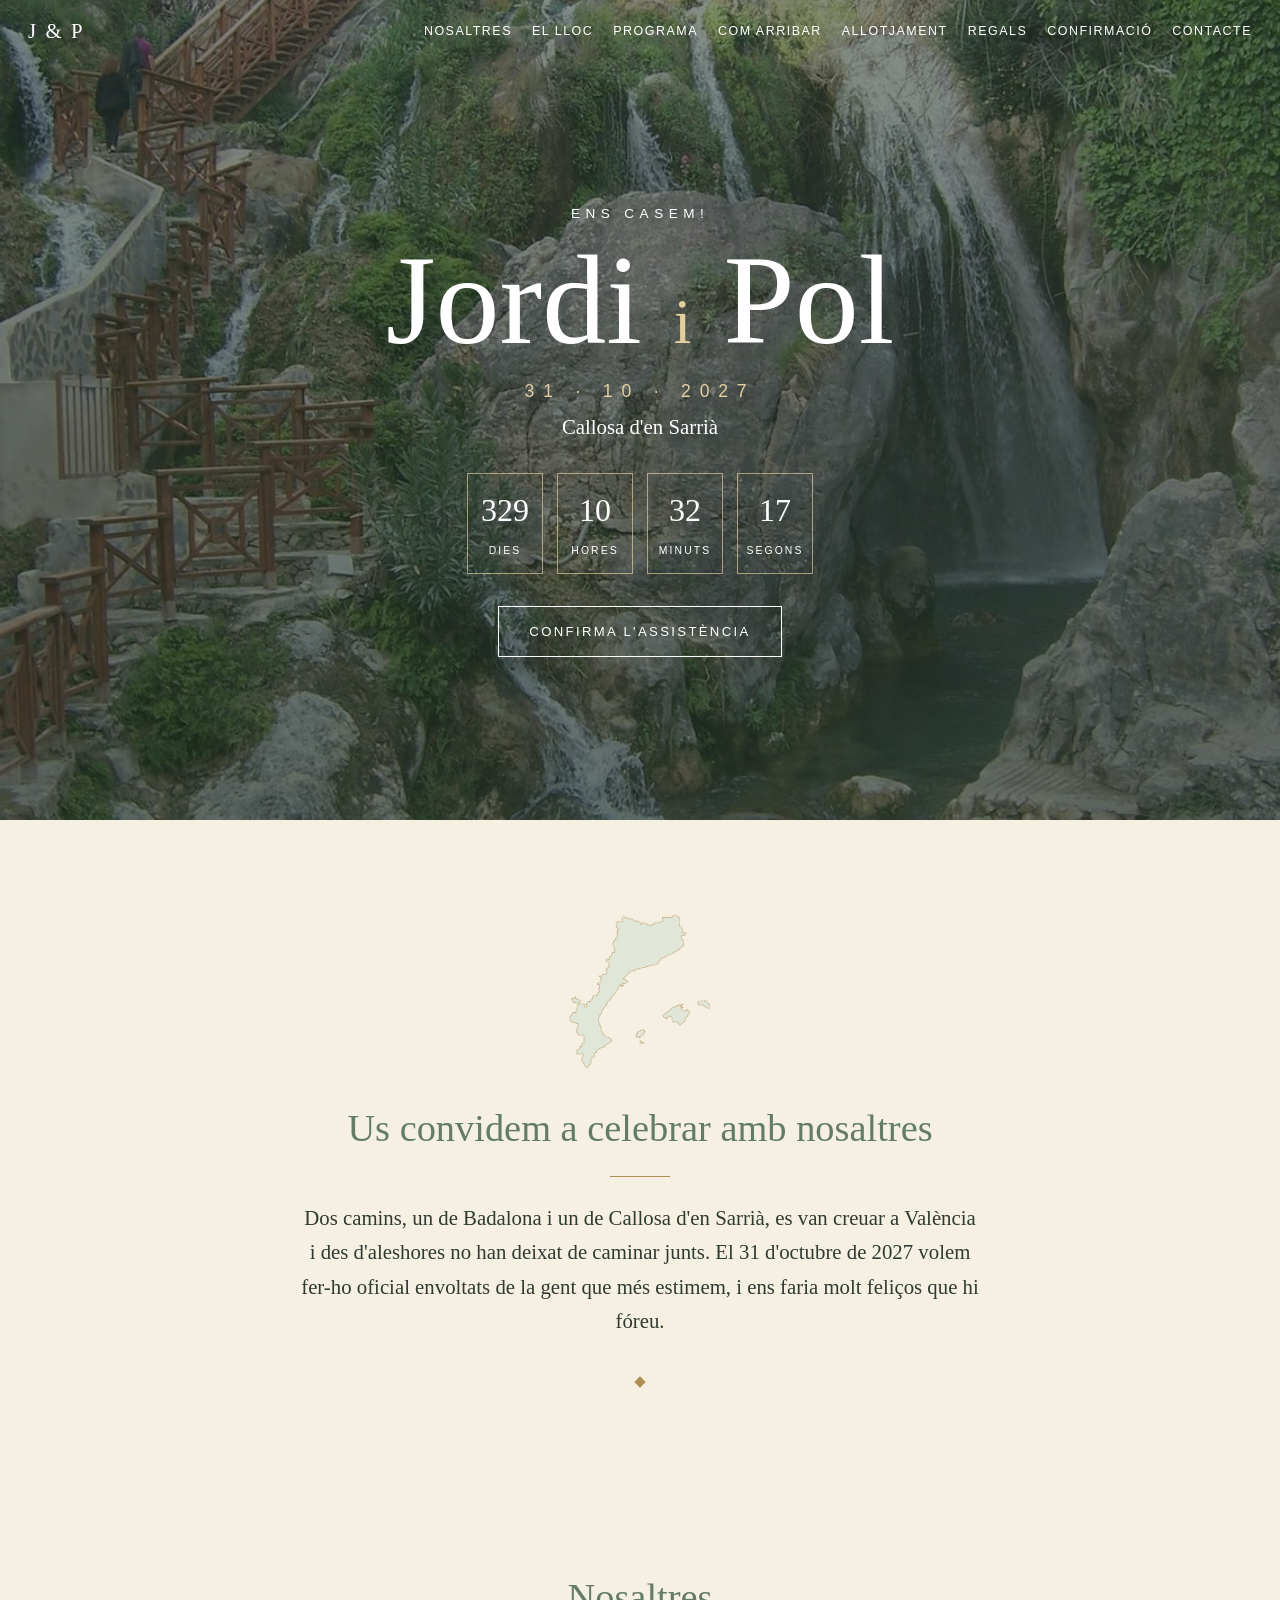
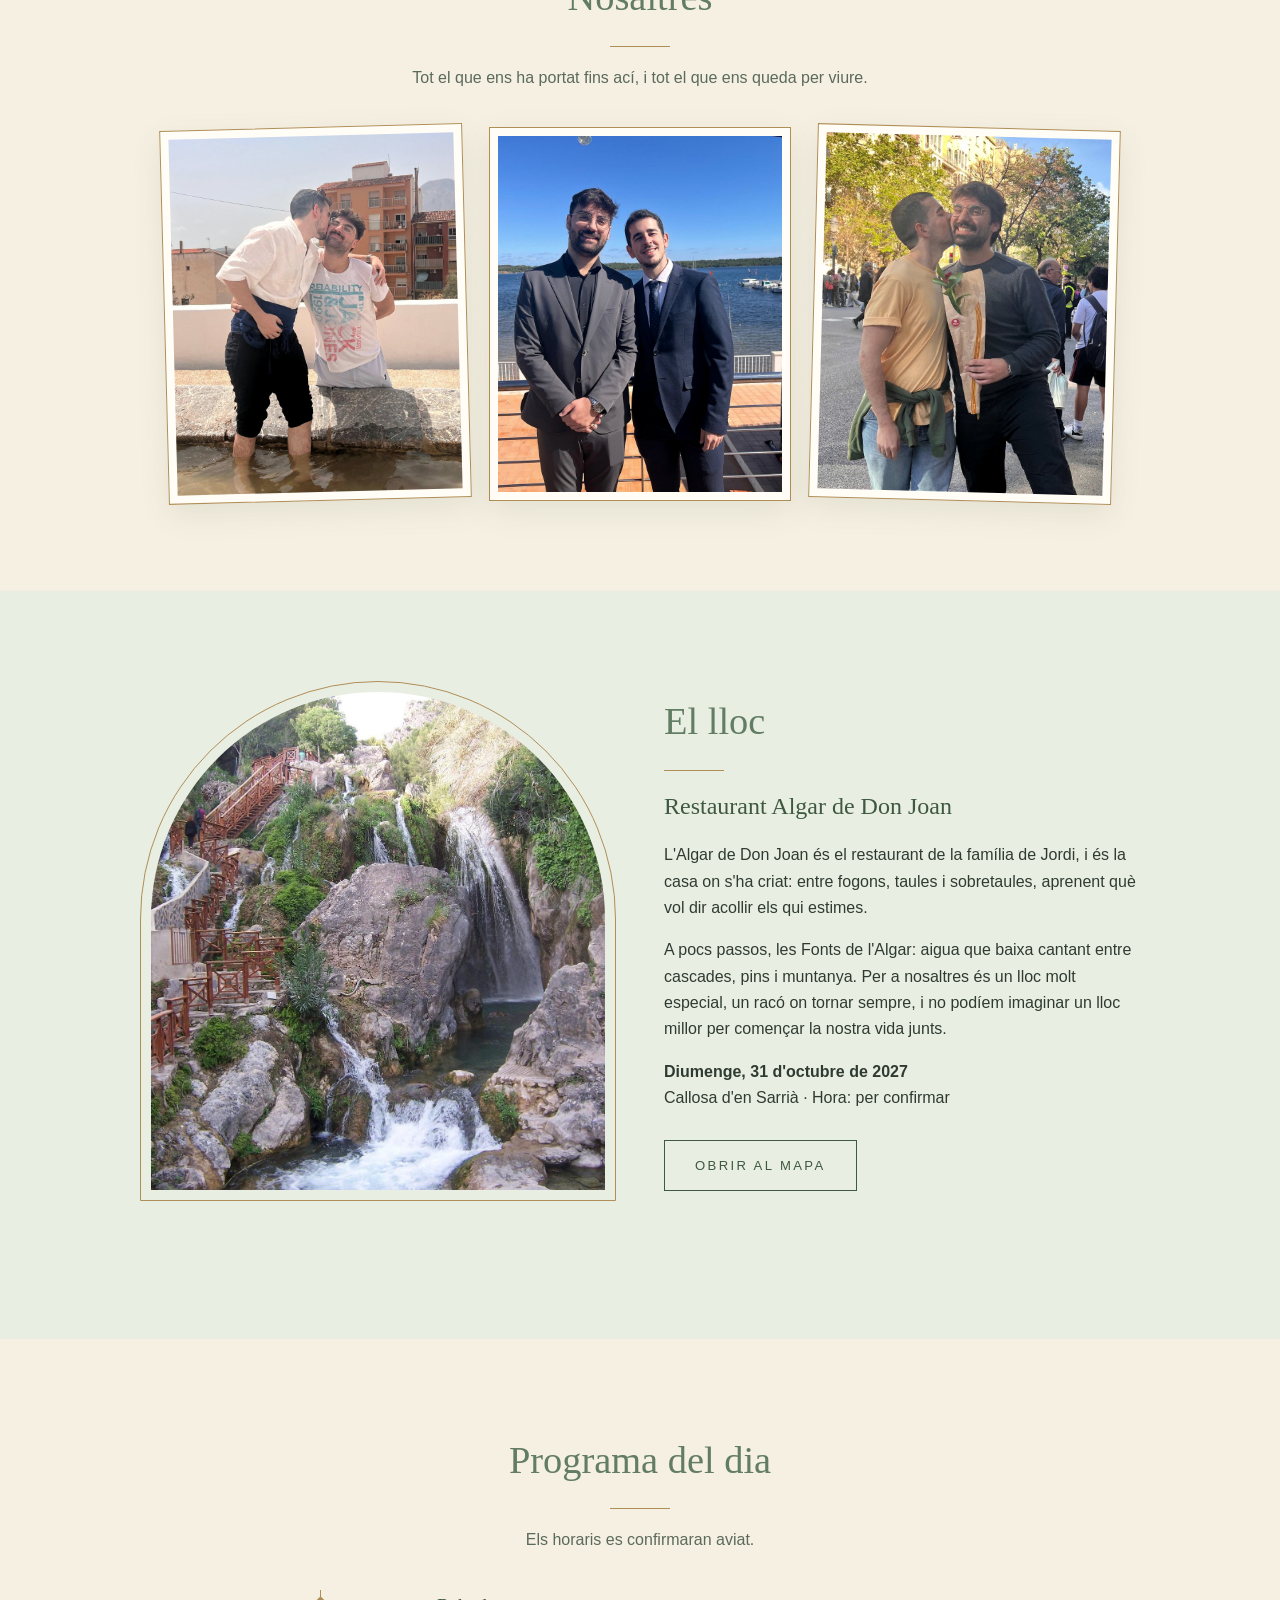
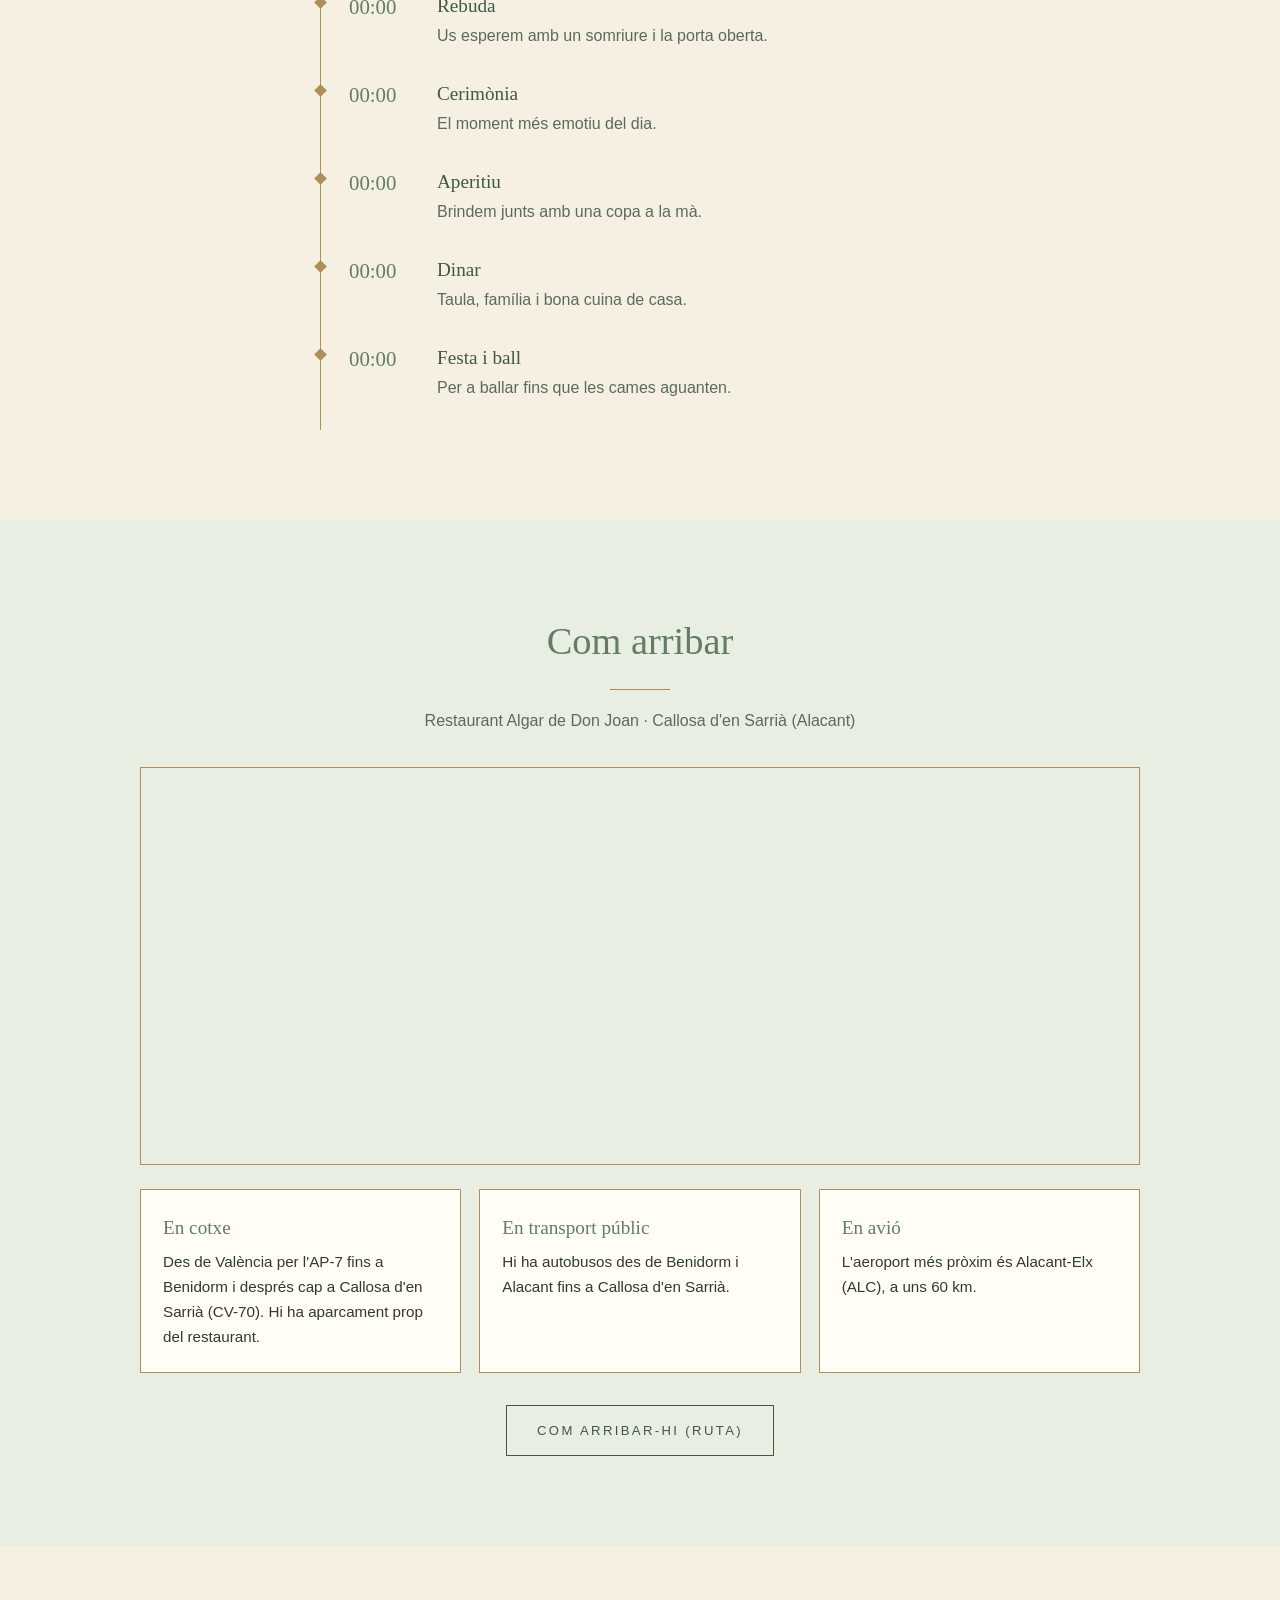
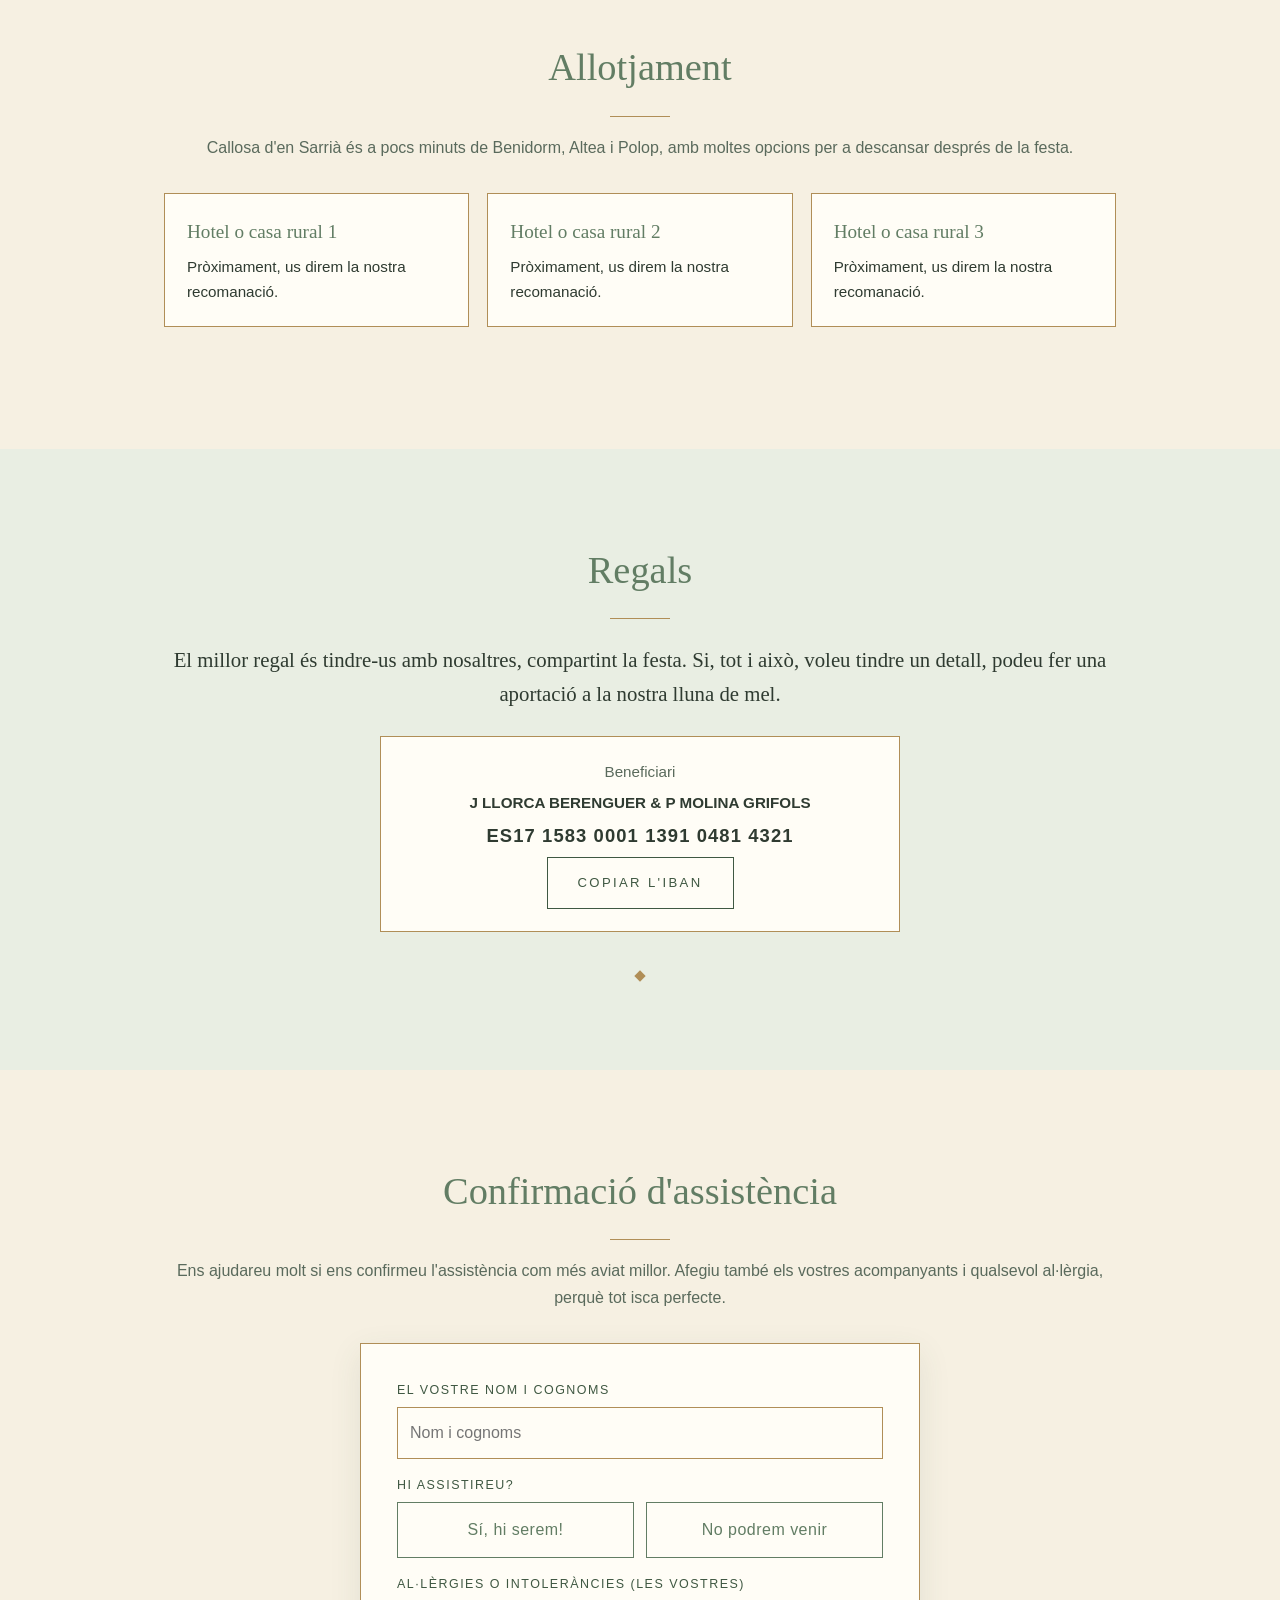
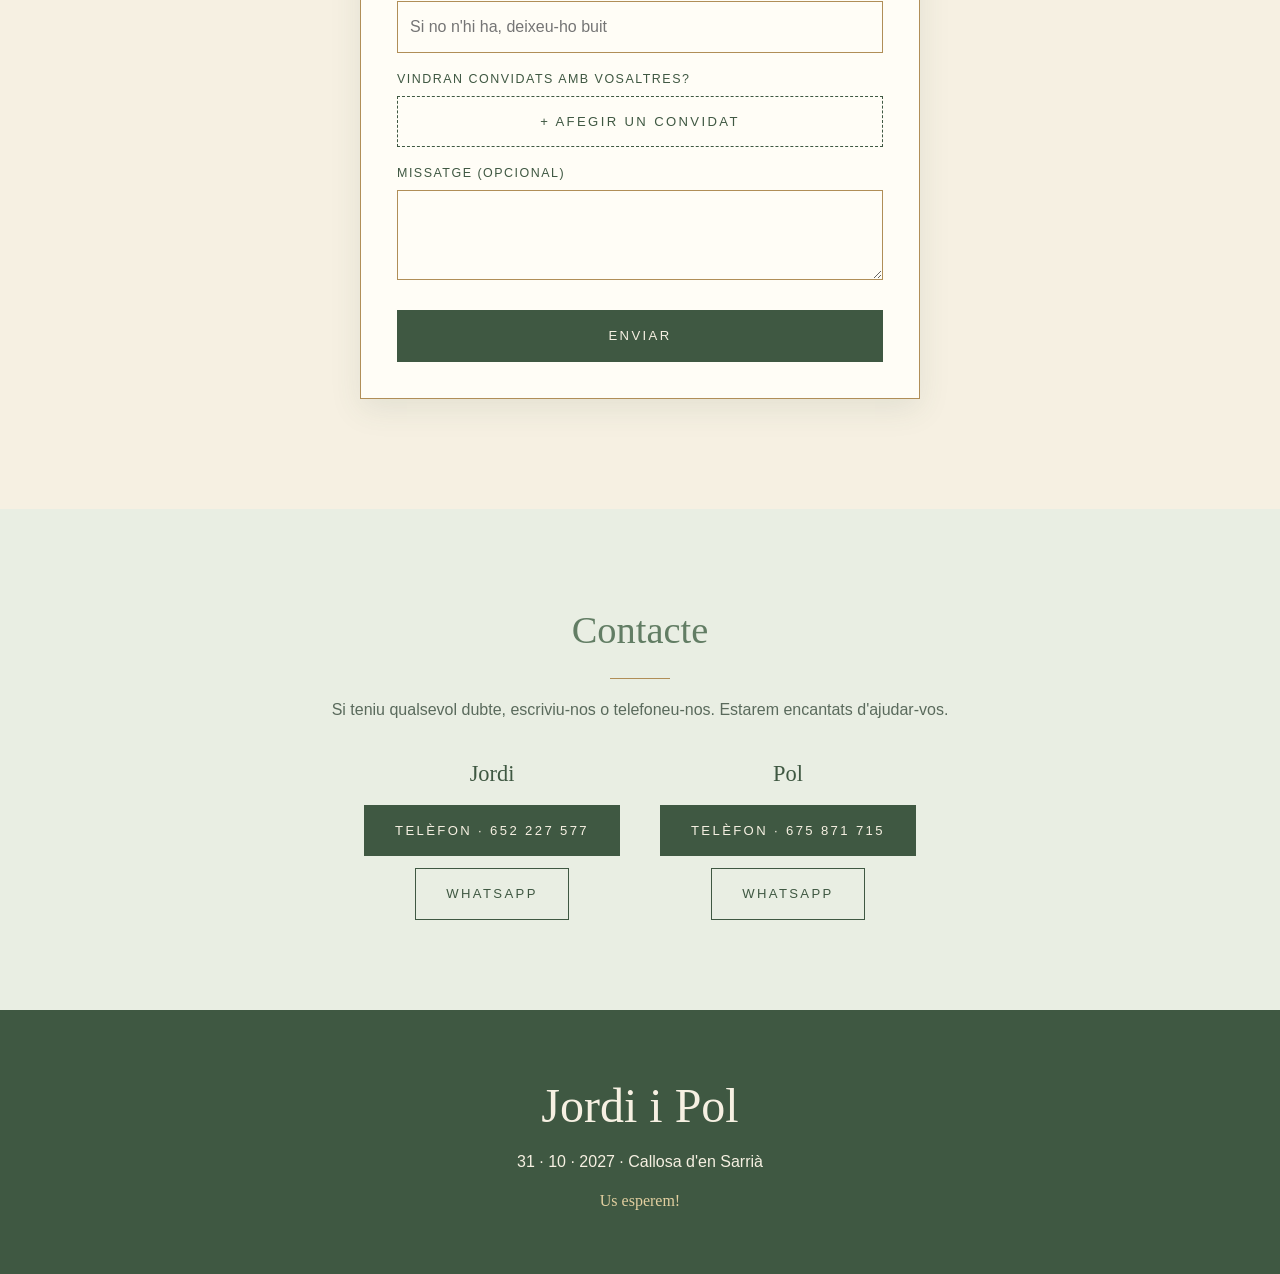
==== commit 992ec415: "Dos telèfons de contacte" ====
--- a/index.html
+++ b/index.html
@@ -6,7 +6,7 @@
 <title>Jordi i Pol · 31 d'octubre de 2027</title>
 <meta name="description" content="Ens casem! 31 d'octubre de 2027 · Restaurant Algar de Don Joan, Callosa d'en Sarrià">
 <meta name="robots" content="noindex">
-<link rel="stylesheet" href="site.css?v=5">
+<link rel="stylesheet" href="site.css?v=6">
 </head>
 <body>
 
@@ -166,8 +166,12 @@
   <h2>Contacte</h2>
   <p class="soft">Si teniu qualsevol dubte, escriviu-nos o telefoneu-nos. Estarem encantats d'ajudar-vos.</p>
   <div class="contact">
-    <a class="btn" href="tel:+34652227577">Telèfon · 652 227 577</a>
-    <a class="btn ghost" href="https://wa.me/34652227577" target="_blank" rel="noopener">WhatsApp</a>
+    <div class="who"><h4>Jordi</h4>
+      <a class="btn" href="tel:+34652227577">Telèfon · 652 227 577</a>
+      <a class="btn ghost" href="https://wa.me/34652227577" target="_blank" rel="noopener">WhatsApp</a></div>
+    <div class="who"><h4>Pol</h4>
+      <a class="btn" href="tel:+34675871715">Telèfon · 675 871 715</a>
+      <a class="btn ghost" href="https://wa.me/34675871715" target="_blank" rel="noopener">WhatsApp</a></div>
   </div>
 </section>
 
--- a/site.css
+++ b/site.css
@@ -107,3 +107,5 @@
 @media(max-width:700px){.us-grid{grid-template-columns:1fr;max-width:340px;margin-left:auto;margin-right:auto}.us-grid figure{transform:none!important}}
 
 .iban{max-width:520px;margin:24px auto 0;text-align:center}.iban p{margin:6px 0}
+
+.contact{display:flex;flex-wrap:wrap;gap:40px;justify-content:center}.contact .who{display:flex;flex-direction:column;gap:12px;align-items:center}.contact .who h4{margin:0;font-size:1.4em;color:#3f5842}
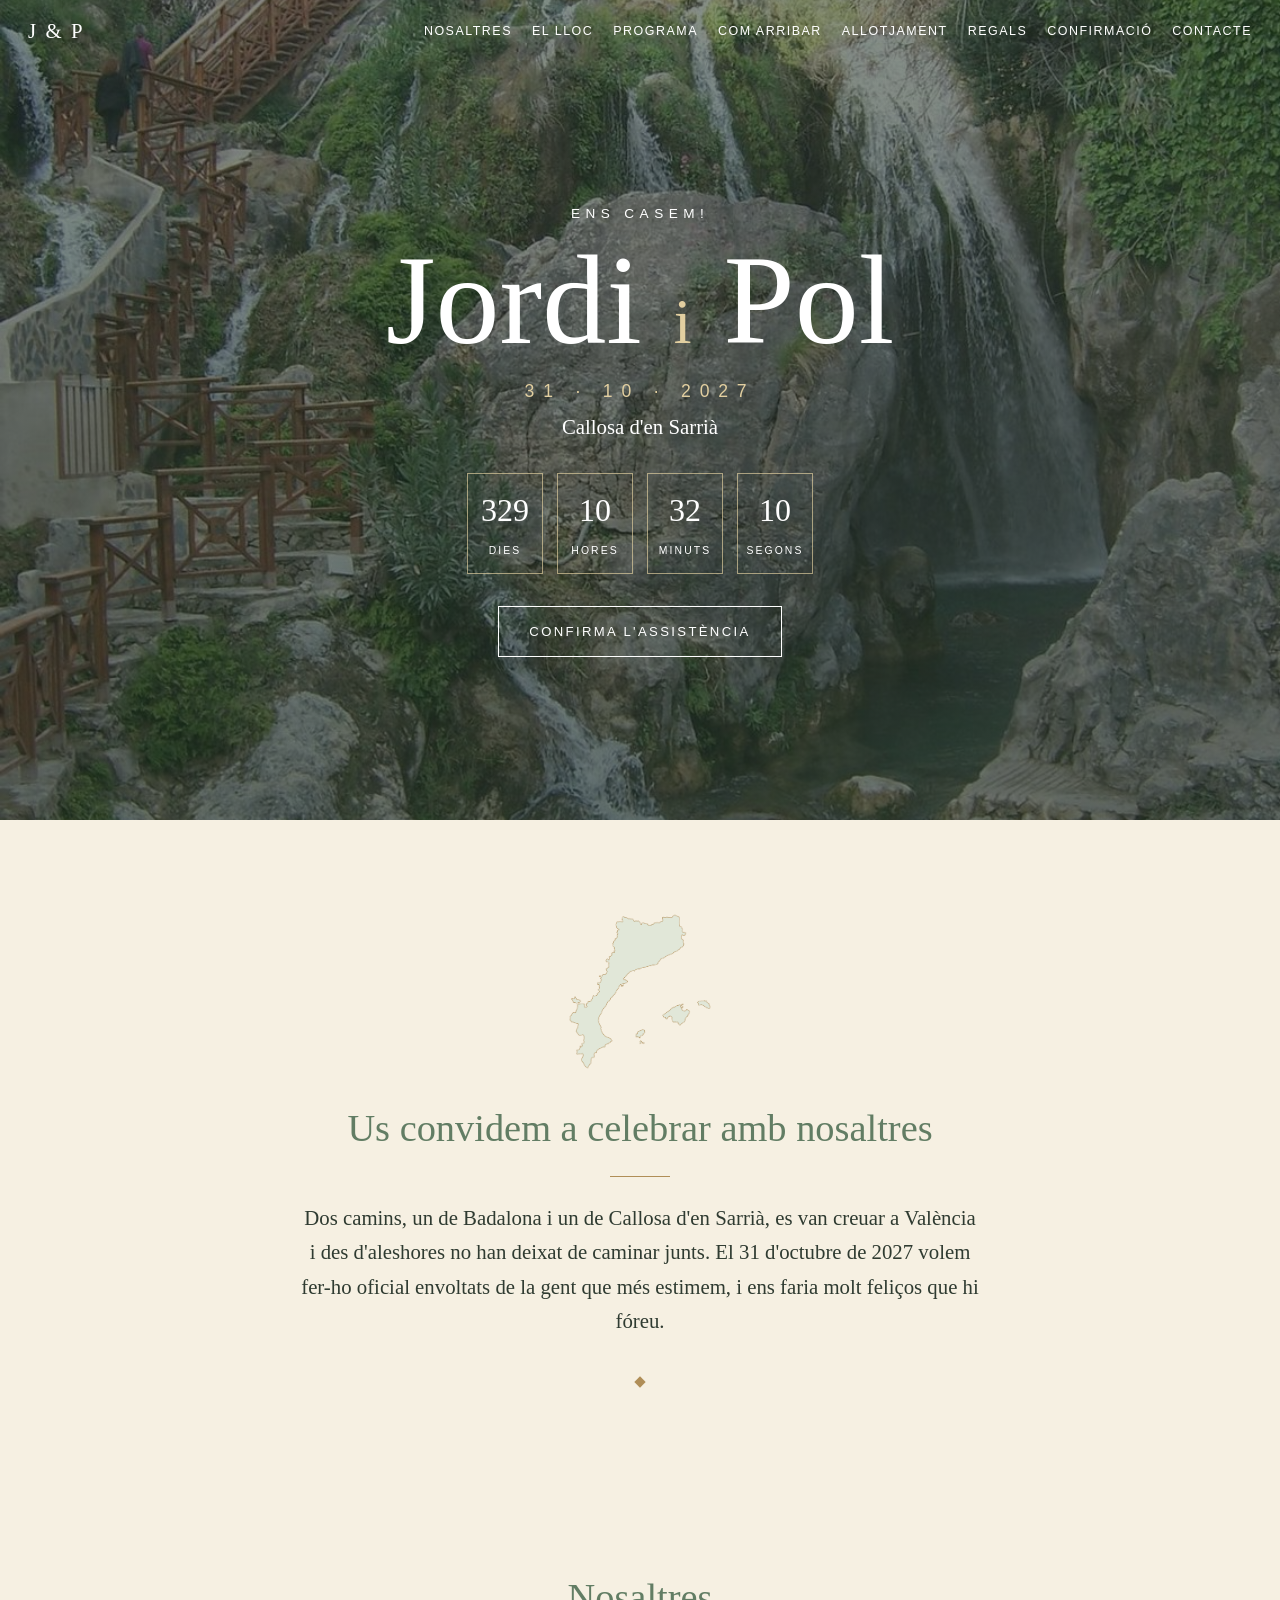
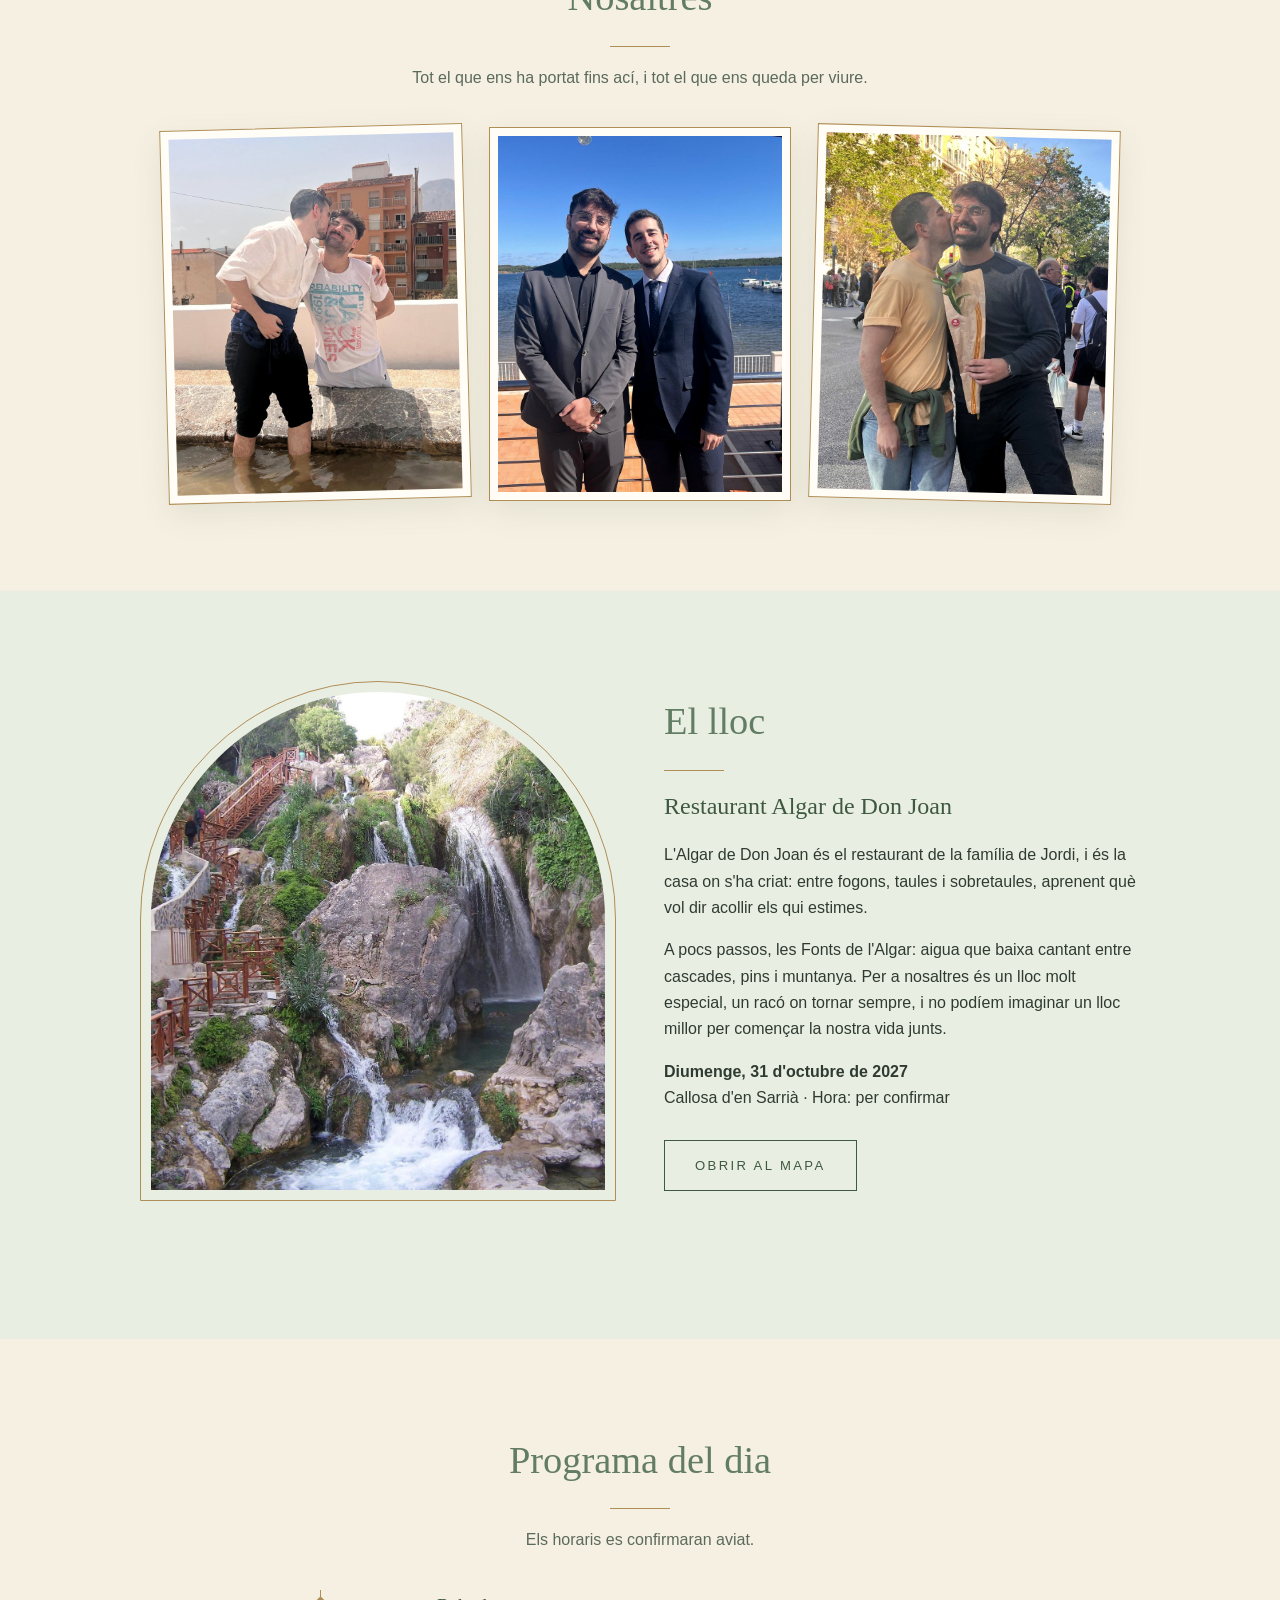
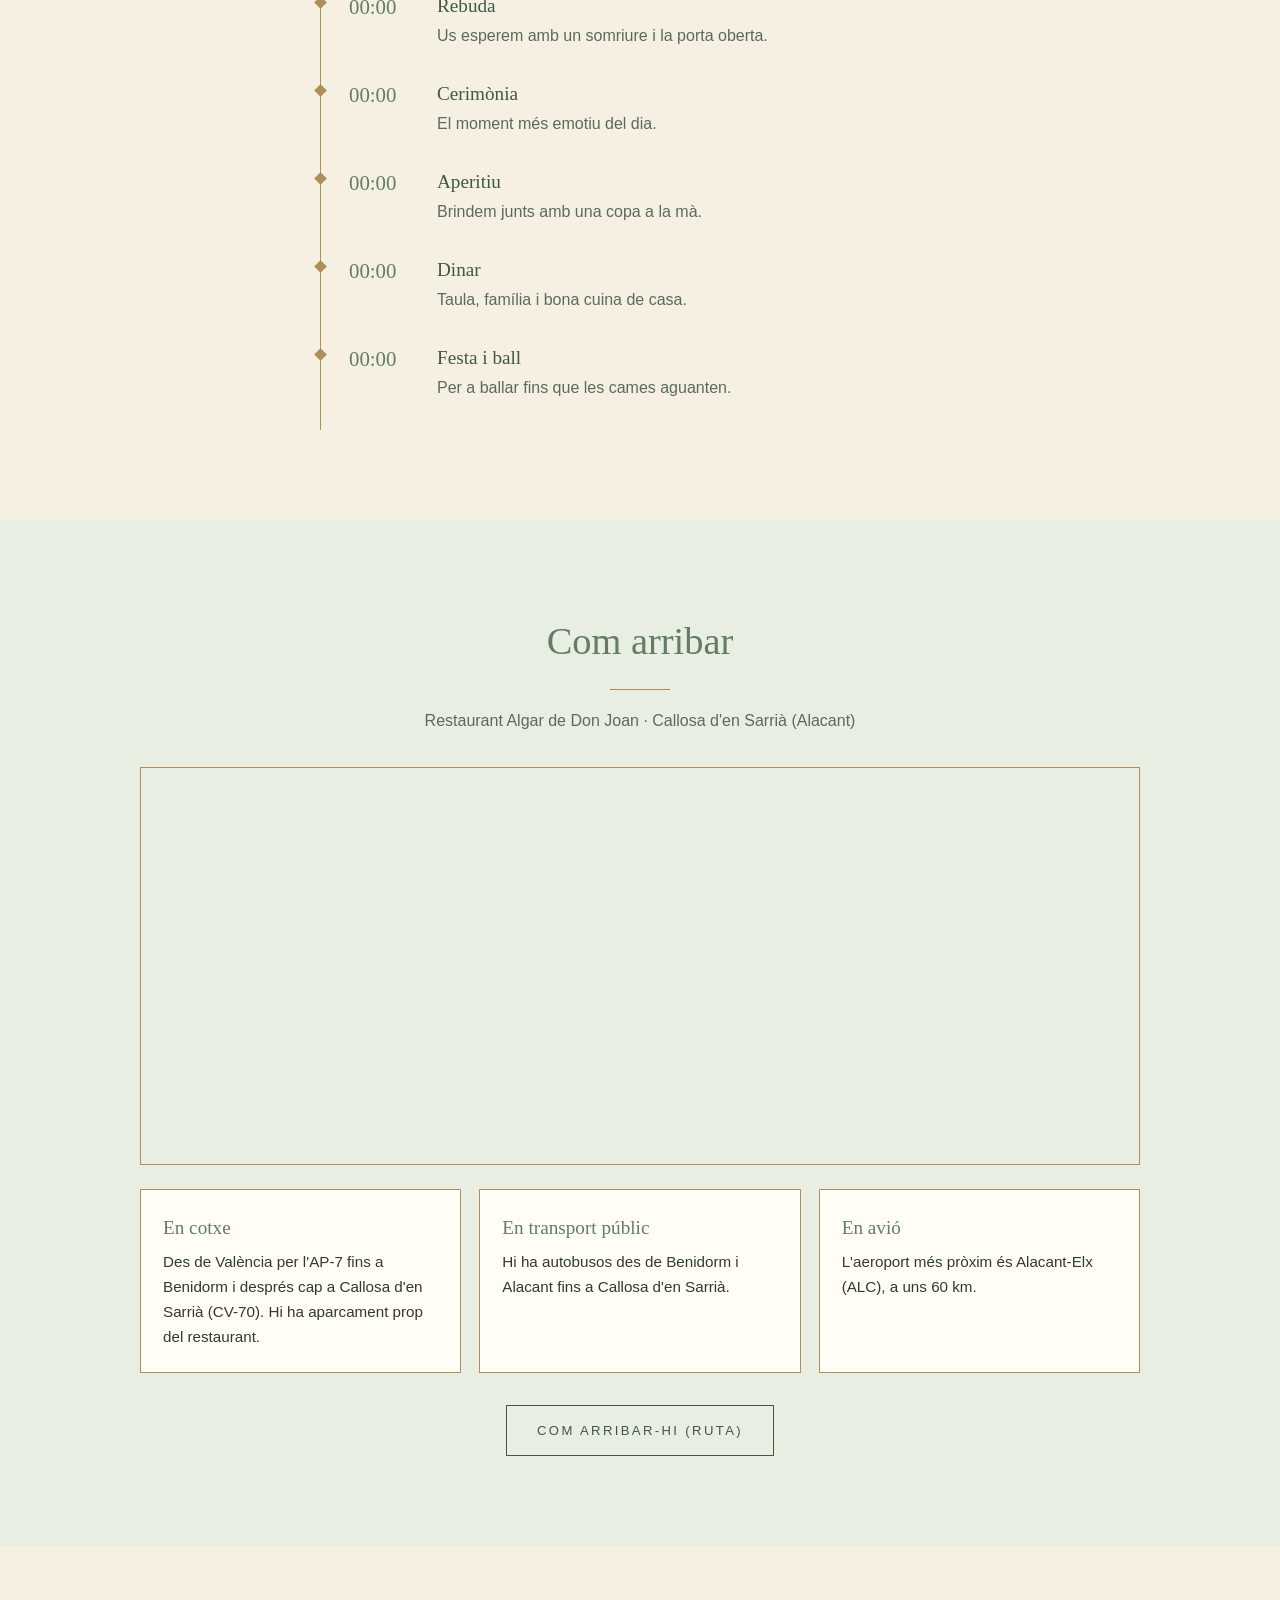
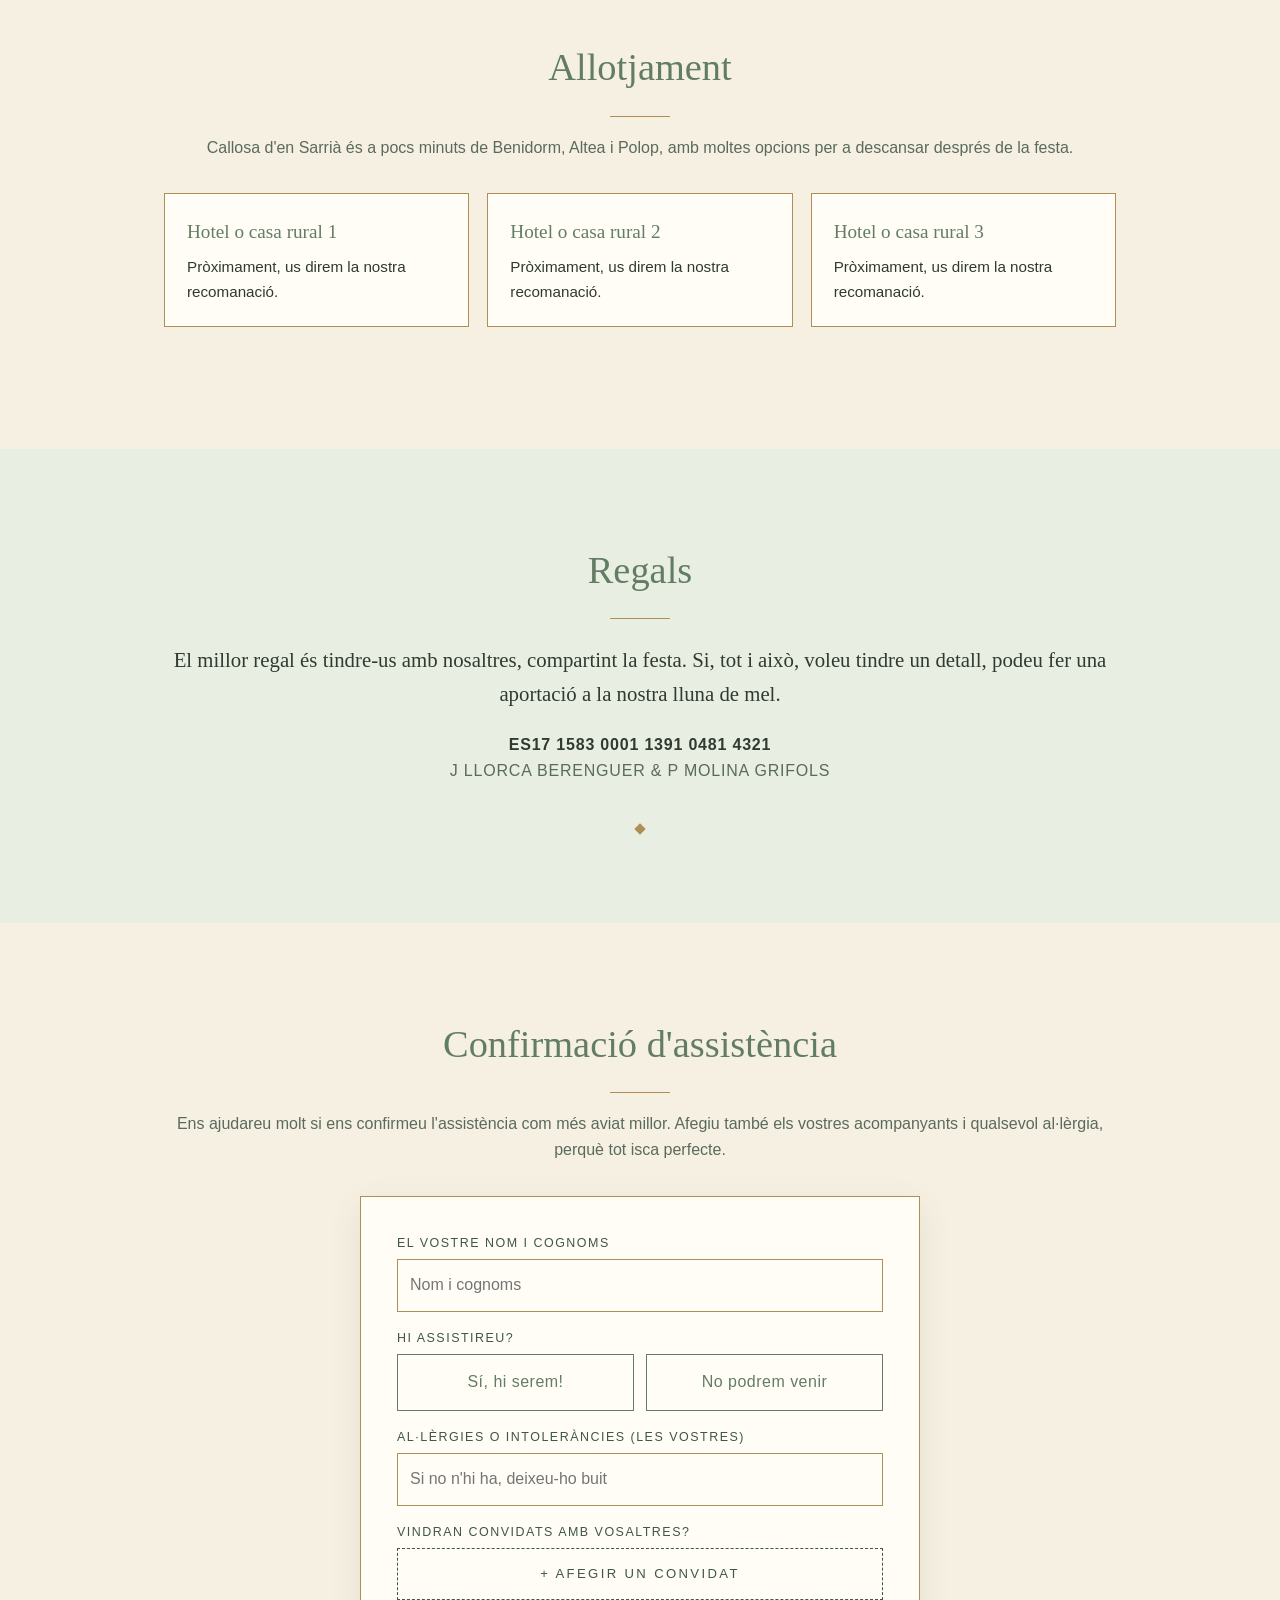
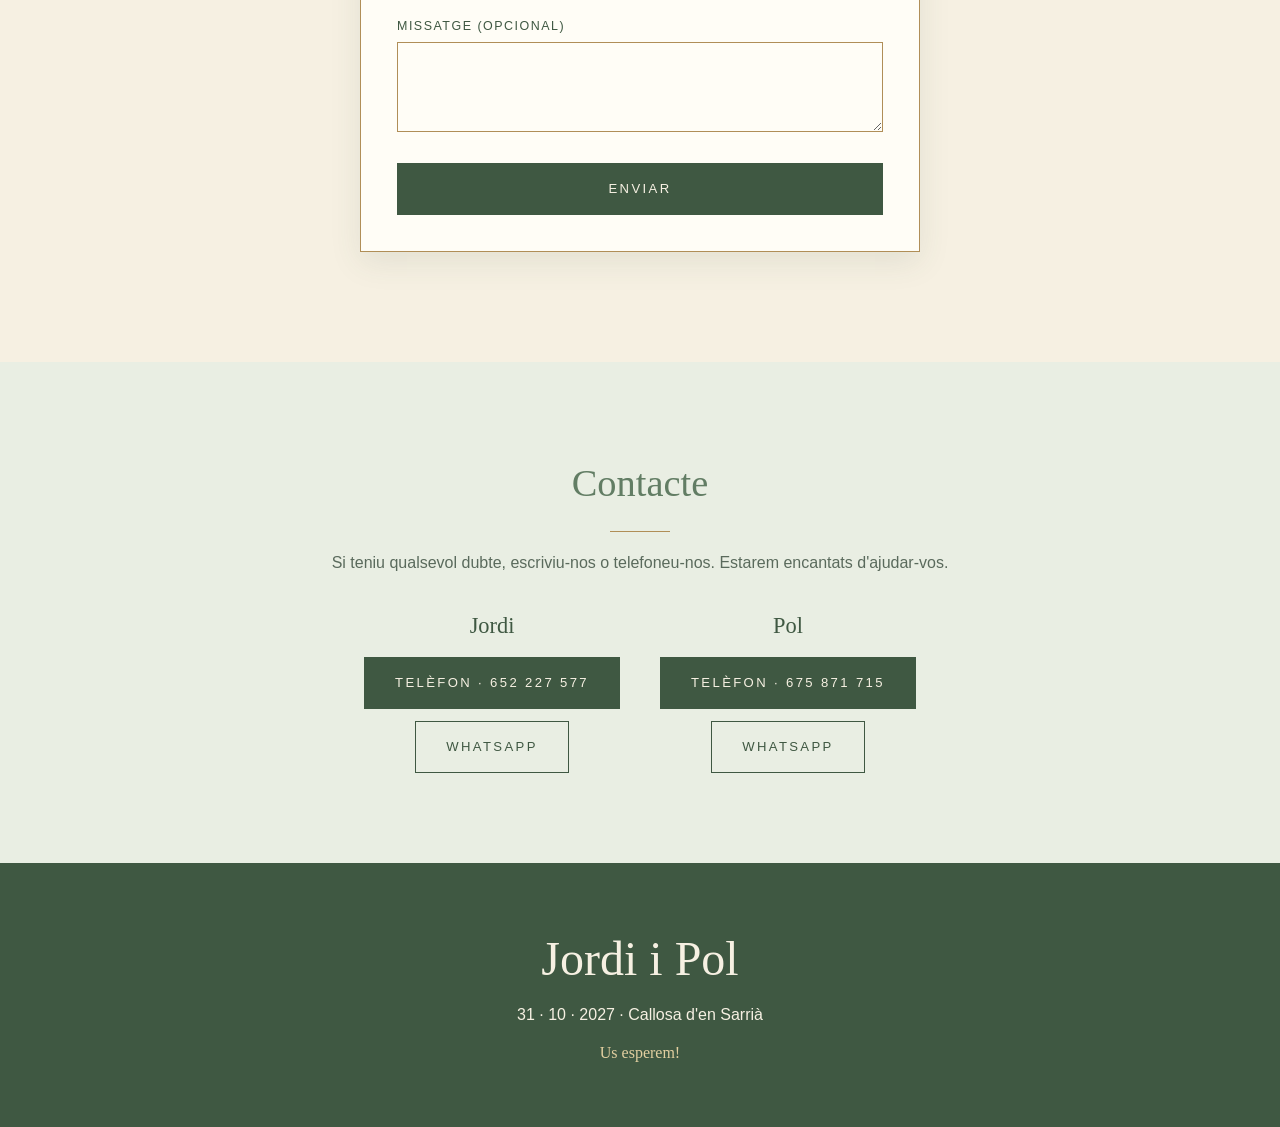
==== commit 153b5a27: "Simplifica IBAN" ====
--- a/index.html
+++ b/index.html
@@ -6,7 +6,7 @@
 <title>Jordi i Pol · 31 d'octubre de 2027</title>
 <meta name="description" content="Ens casem! 31 d'octubre de 2027 · Restaurant Algar de Don Joan, Callosa d'en Sarrià">
 <meta name="robots" content="noindex">
-<link rel="stylesheet" href="site.css?v=6">
+<link rel="stylesheet" href="site.css?v=7">
 </head>
 <body>
 
@@ -117,12 +117,7 @@
 <section id="regals" class="sec alt">
   <h2>Regals</h2>
   <p class="lead">El millor regal és tindre-us amb nosaltres, compartint la festa. Si, tot i això, voleu tindre un detall, podeu fer una aportació a la nostra lluna de mel.</p>
-  <div class="card iban">
-    <p class="soft" style="margin:0">Beneficiari</p>
-    <p><b>J LLORCA BERENGUER &amp; P MOLINA GRIFOLS</b></p>
-    <p id="iban" style="letter-spacing:.06em;font-size:1.15em"><b>ES17 1583 0001 1391 0481 4321</b></p>
-    <button type="button" class="btn ghost small" onclick="navigator.clipboard.writeText('ES17 1583 0001 1391 0481 4321').then(()=>{this.textContent='Copiat!'})">Copiar l'IBAN</button>
-  </div>
+  <p class="iban"><b>ES17 1583 0001 1391 0481 4321</b><br><span class="soft">J LLORCA BERENGUER &amp; P MOLINA GRIFOLS</span></p>
   <div class="orn"></div>
 </section>
 
--- a/site.css
+++ b/site.css
@@ -109,3 +109,5 @@
 .iban{max-width:520px;margin:24px auto 0;text-align:center}.iban p{margin:6px 0}
 
 .contact{display:flex;flex-wrap:wrap;gap:40px;justify-content:center}.contact .who{display:flex;flex-direction:column;gap:12px;align-items:center}.contact .who h4{margin:0;font-size:1.4em;color:#3f5842}
+
+.iban{text-align:center;margin-top:20px;letter-spacing:.05em}
